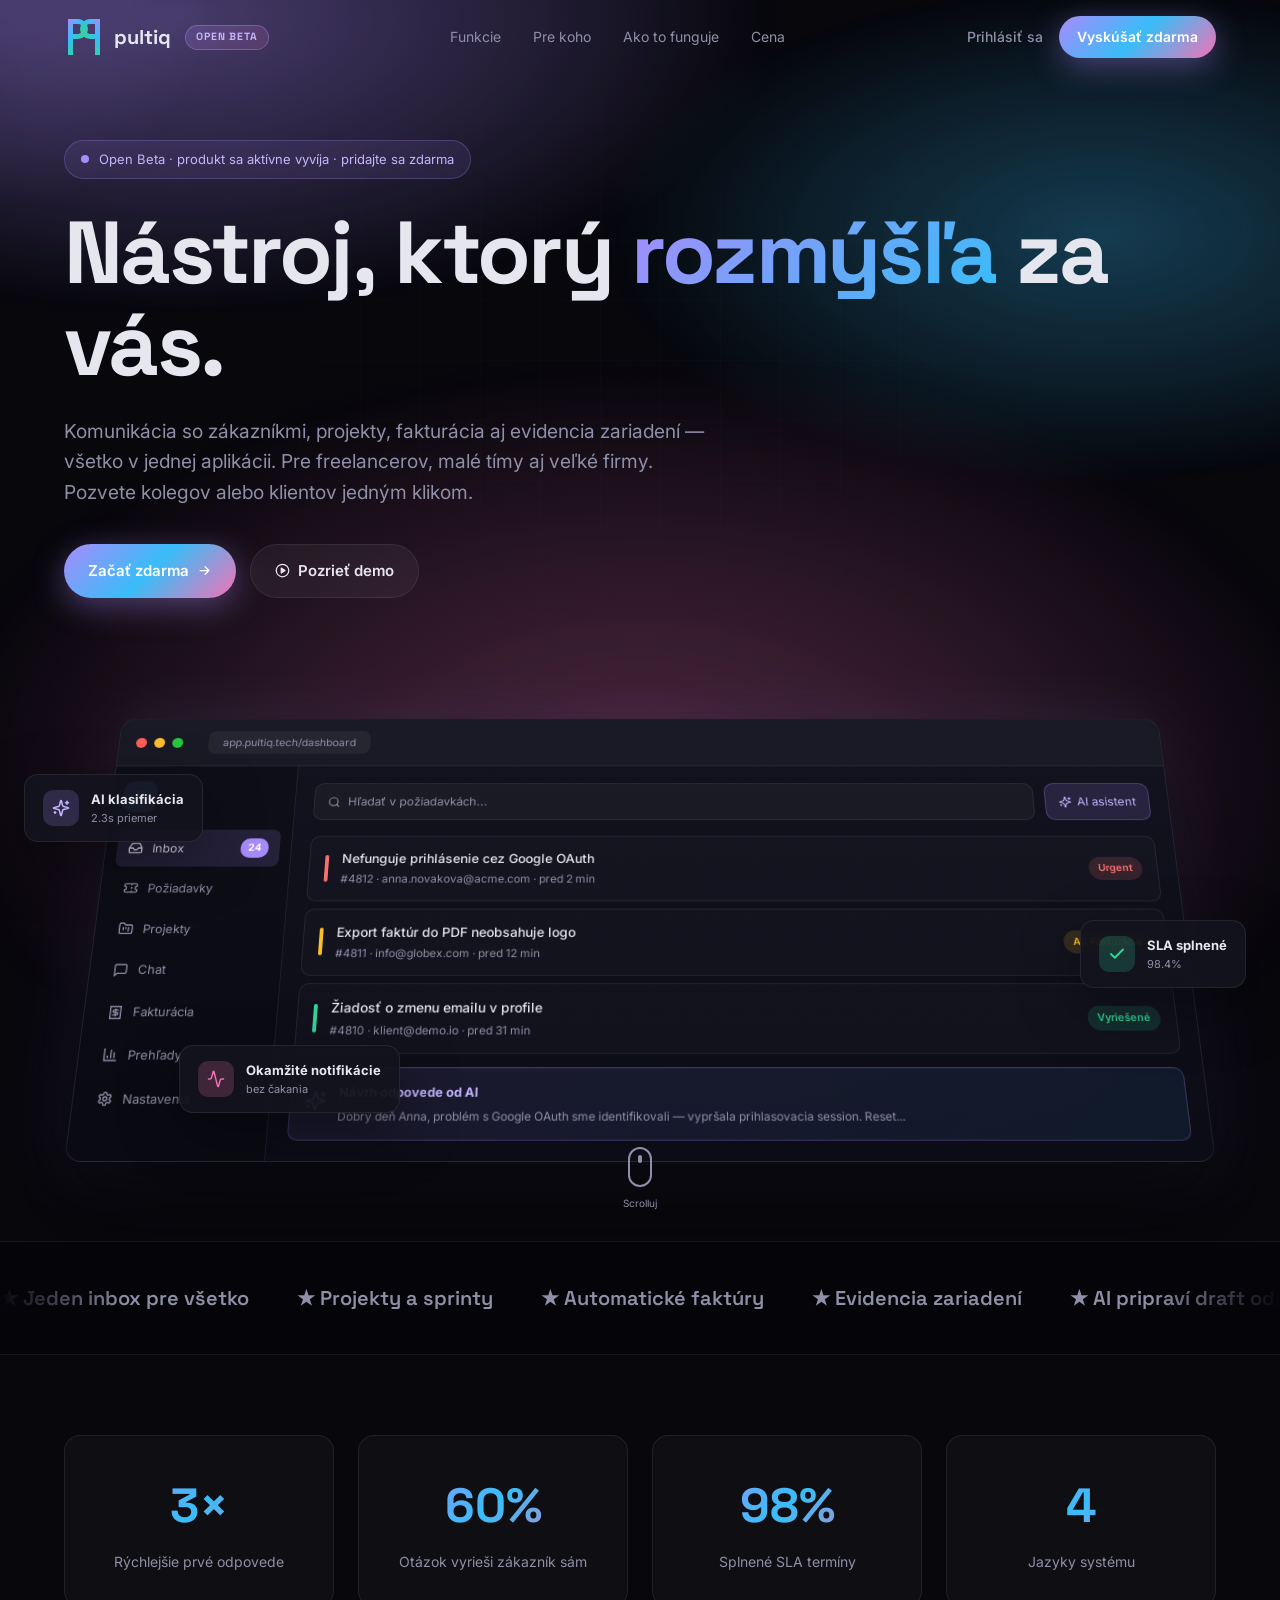
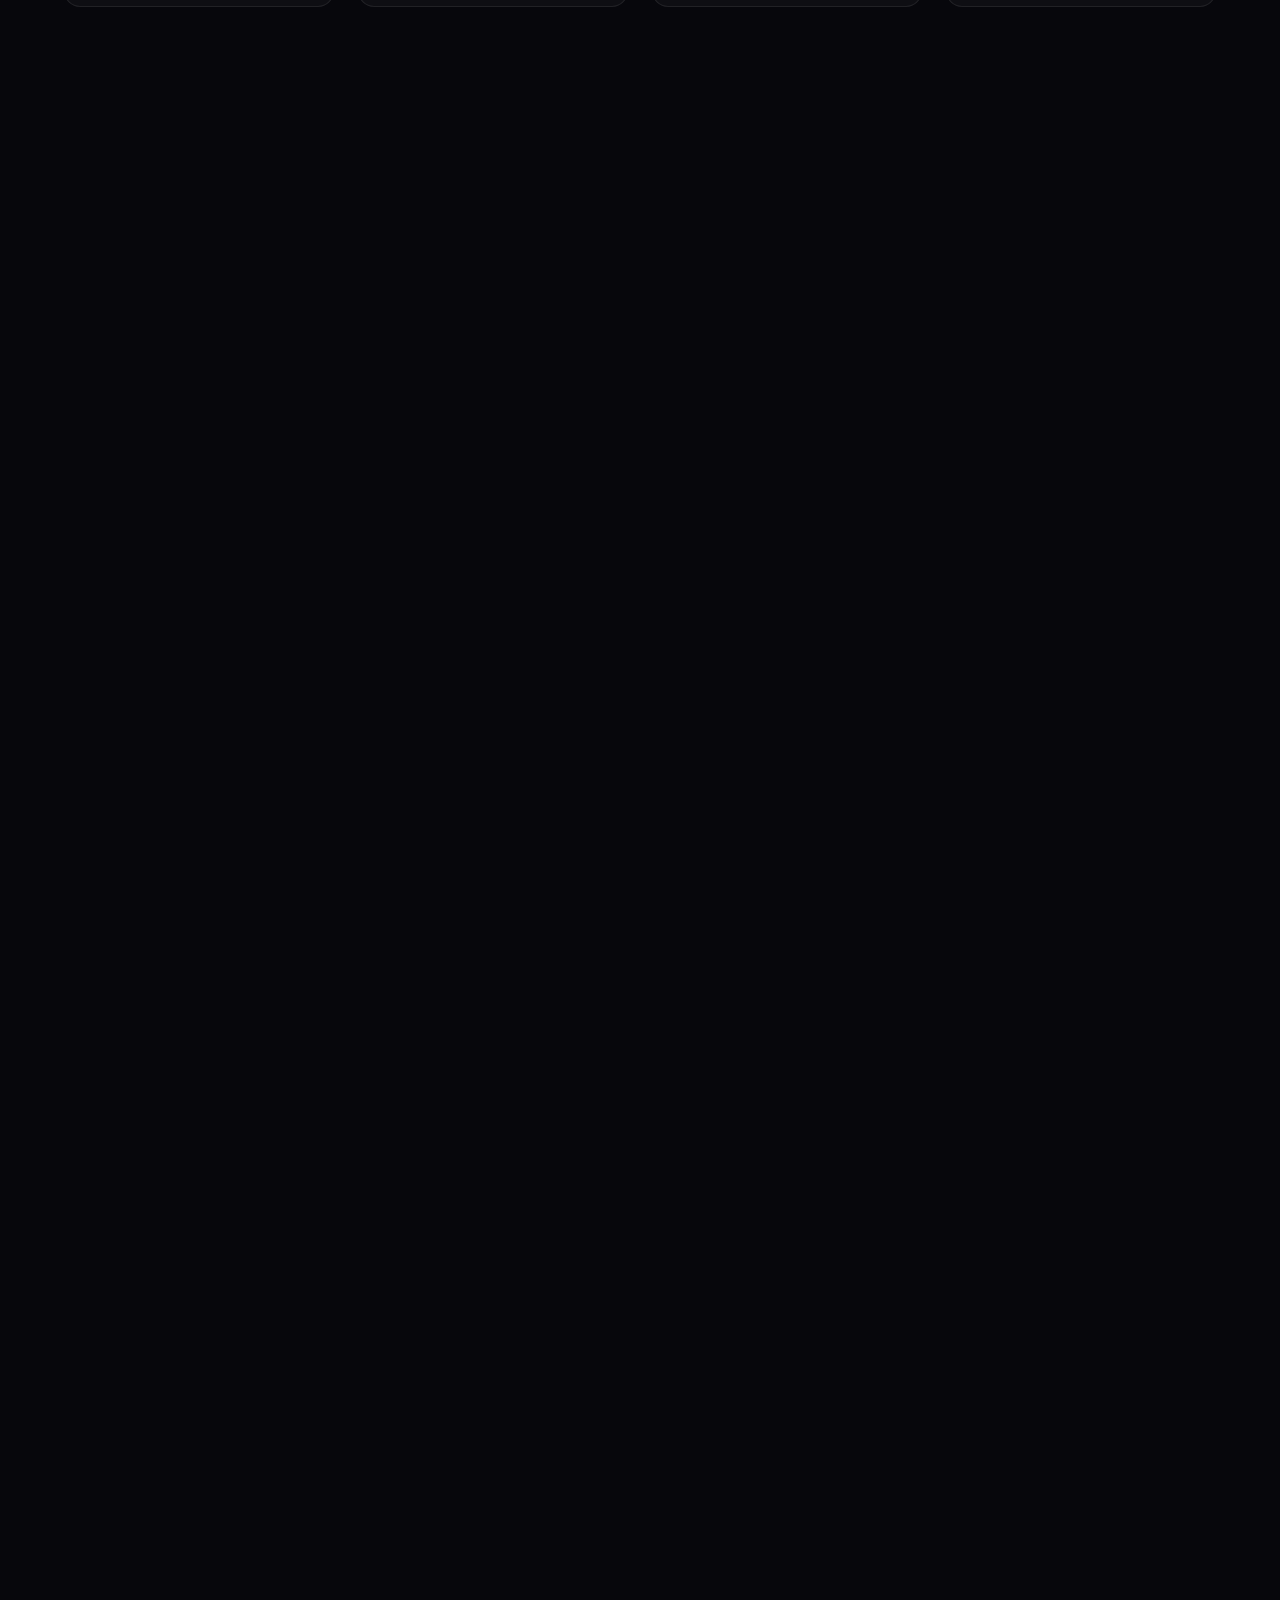
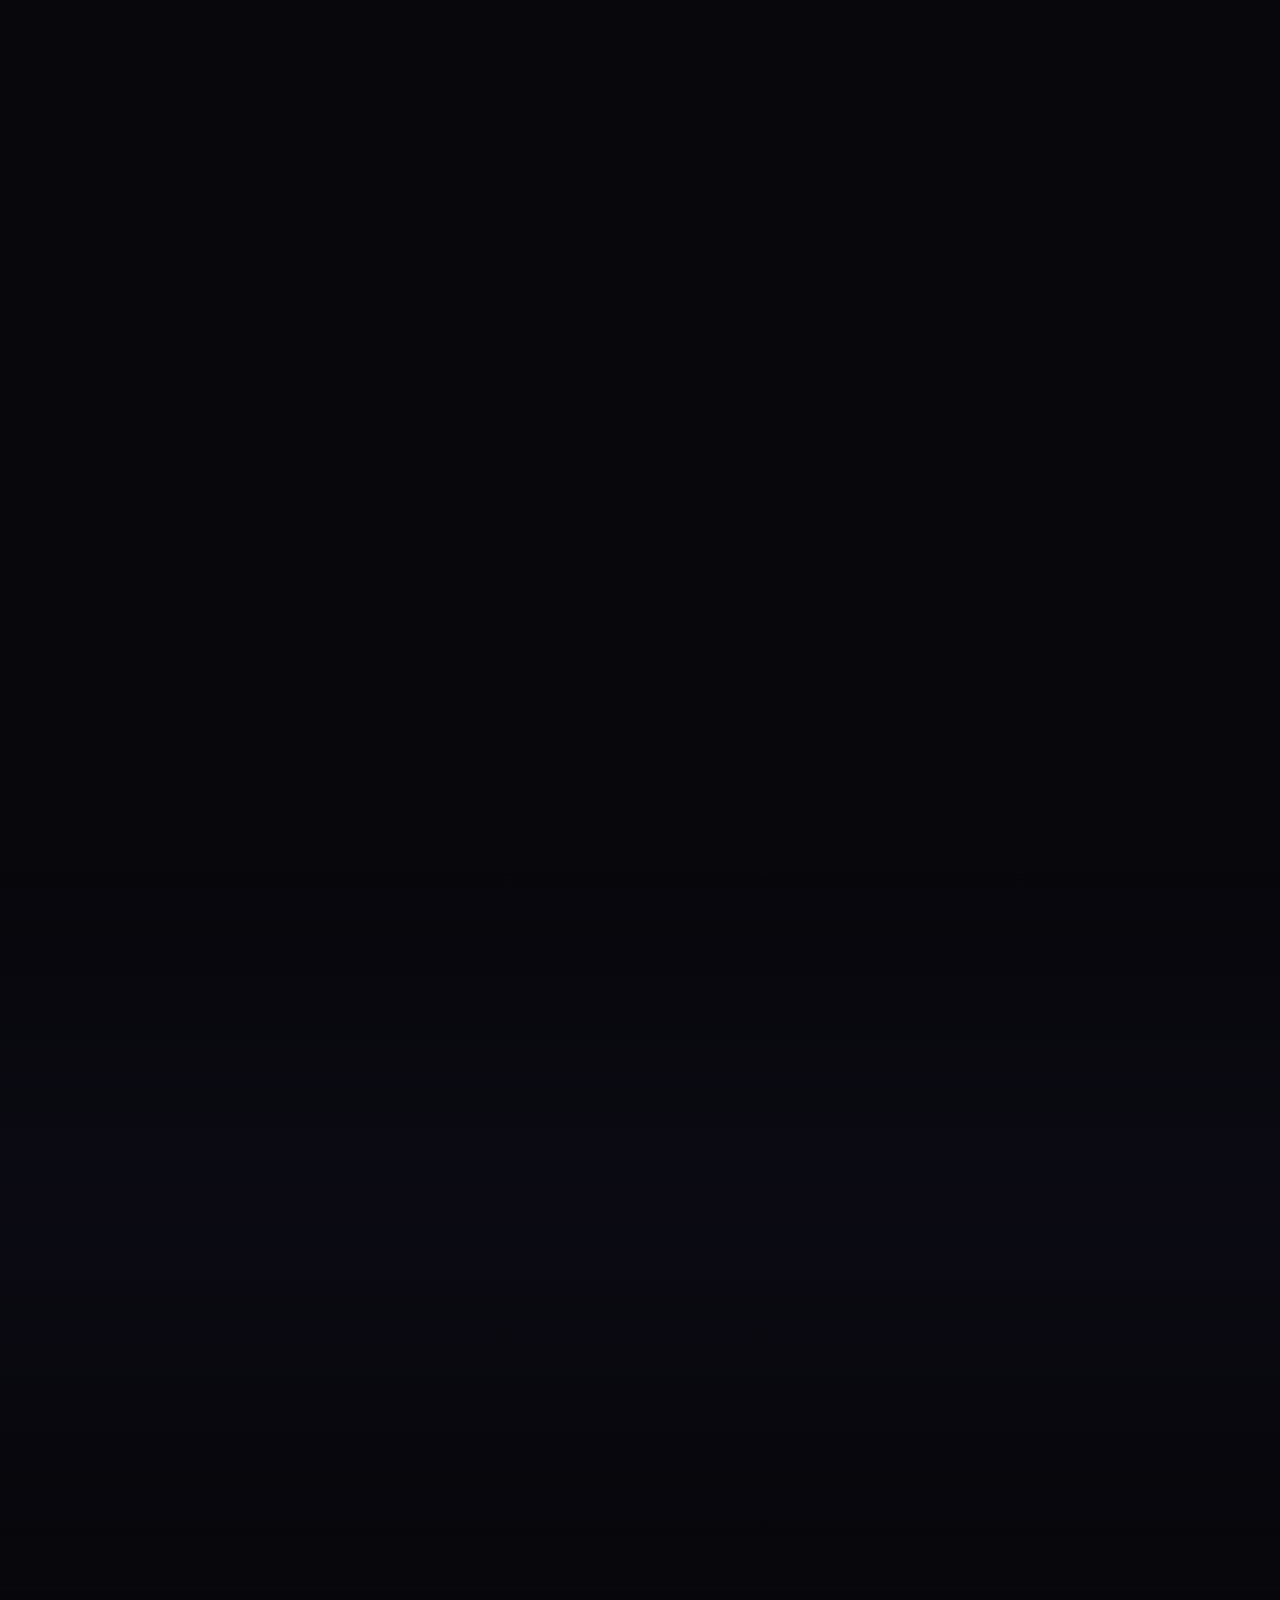
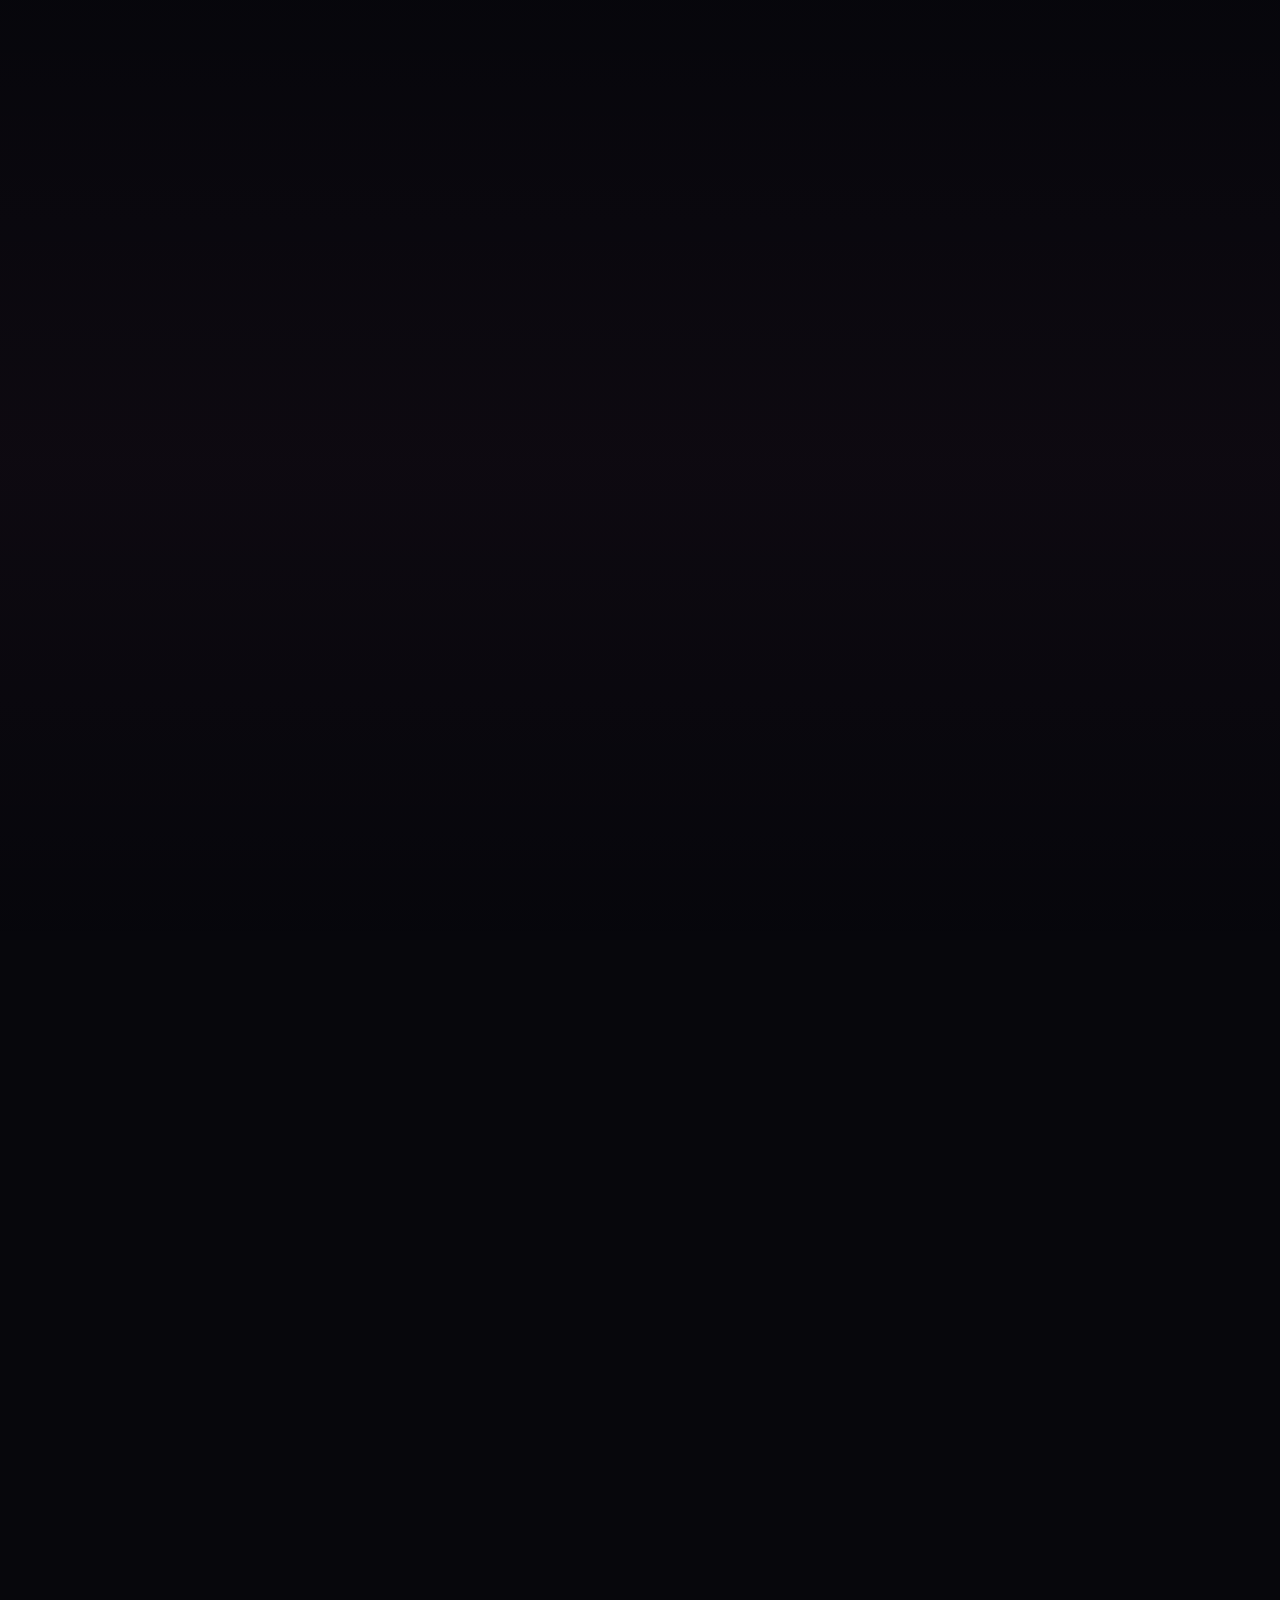
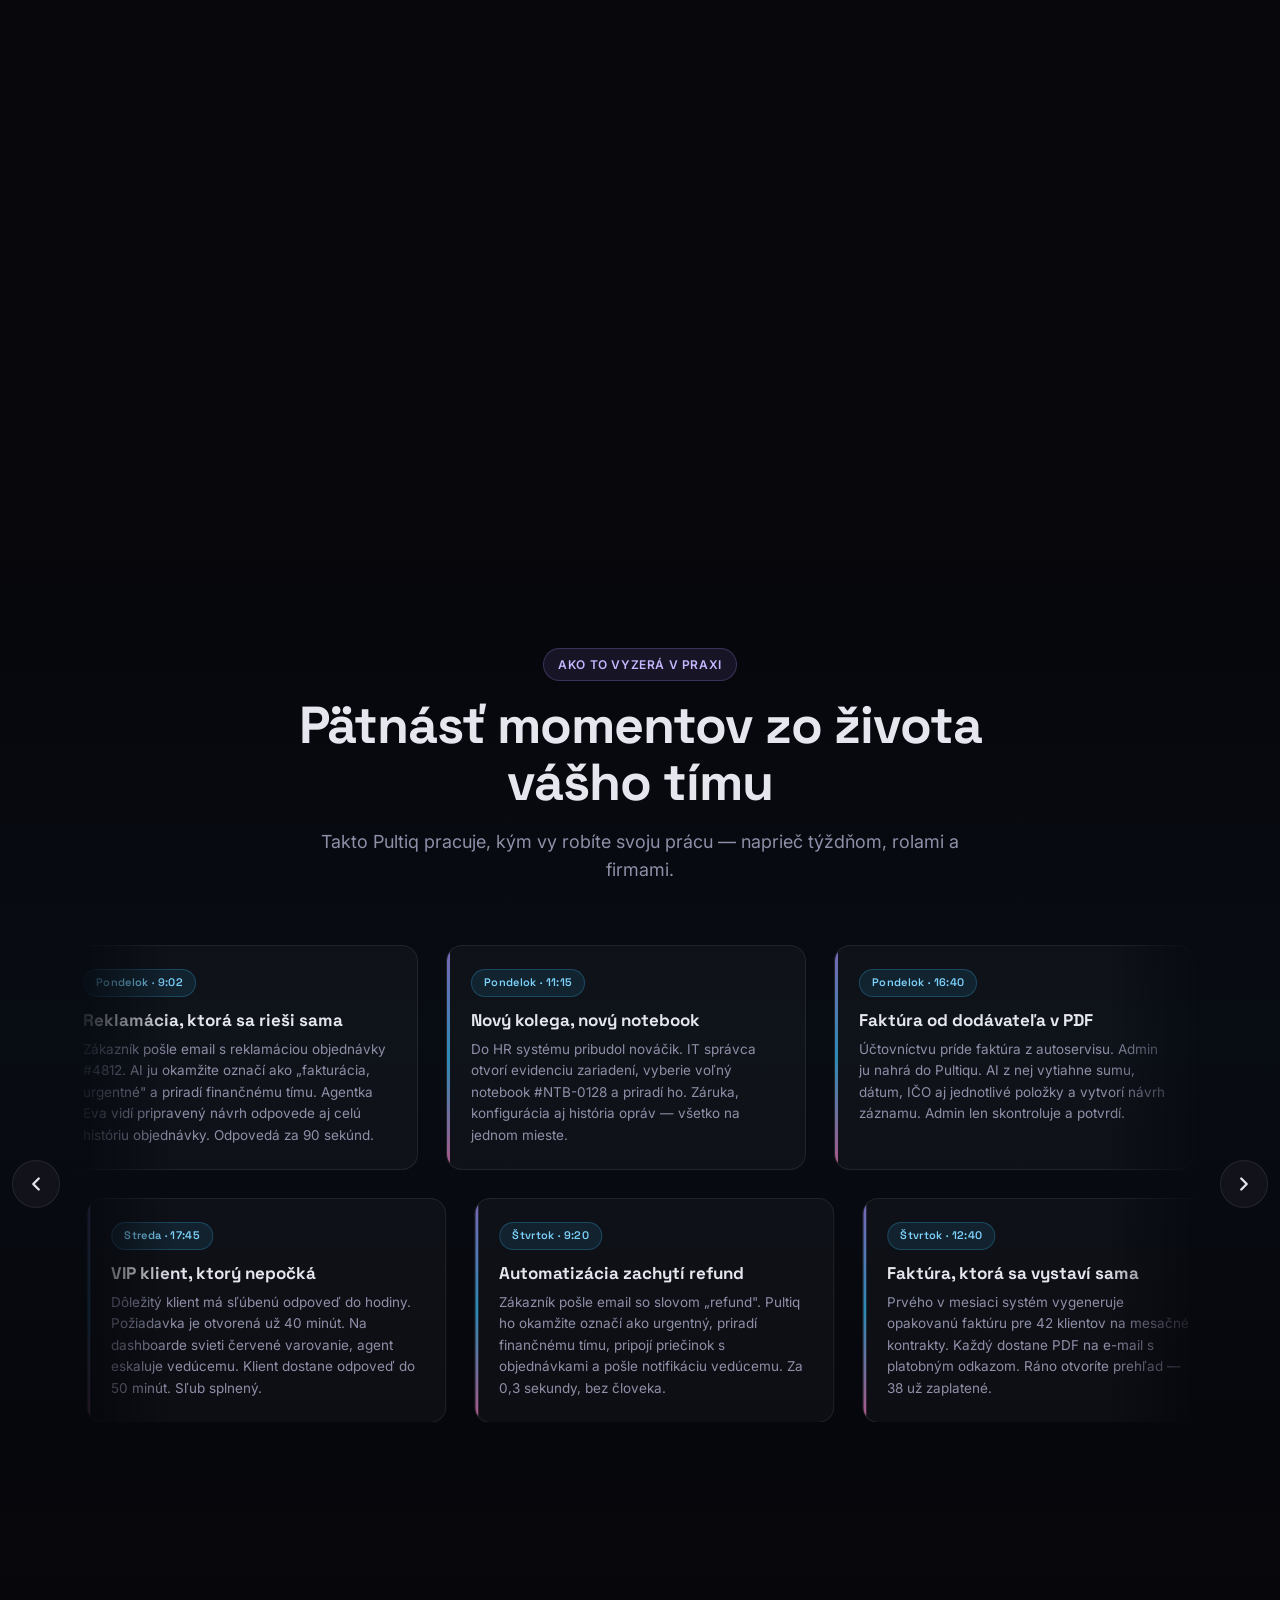
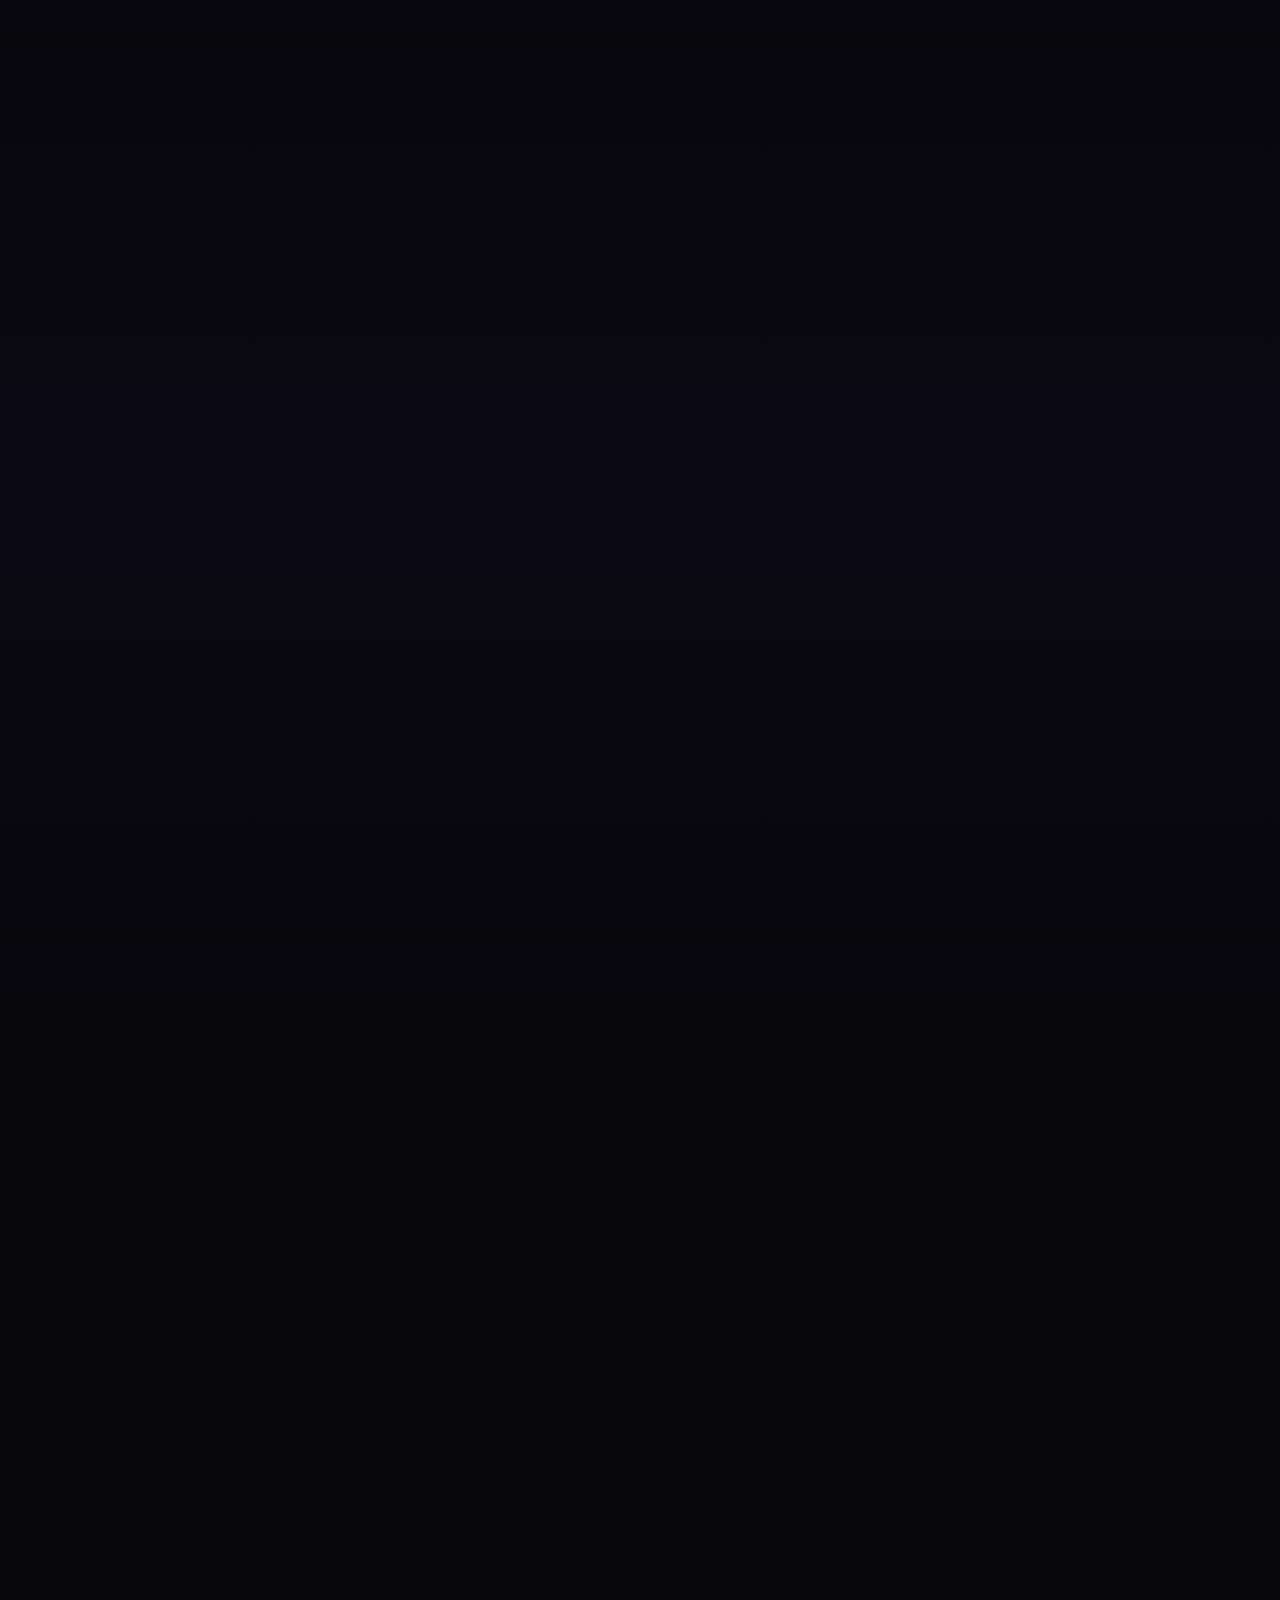
==== index.html @ 522c10e0 "Remove audience tag pills; keep only expand toggle" ====
<!DOCTYPE html>
<html lang="sk">
<head>
<meta charset="UTF-8" />
<meta name="viewport" content="width=device-width, initial-scale=1.0" />
<title>Pultiq — Zdvihnite produktivitu svojho tímu</title>
<meta name="description" content="Pultiq zjednodušuje komunikáciu so zákazníkmi, projekty, fakturáciu aj evidenciu zariadení — všetko v jednej aplikácii, s AI asistentom." />
<link rel="preconnect" href="https://fonts.googleapis.com">
<link rel="preconnect" href="https://fonts.gstatic.com" crossorigin>
<link href="https://fonts.googleapis.com/css2?family=Inter:wght@300;400;500;600;700;800;900&family=Space+Grotesk:wght@400;500;700&display=swap" rel="stylesheet">
<link rel="icon" type="image/svg+xml" href="favicon.svg" />
<link rel="stylesheet" href="style.css" />
</head>
<body>

<!-- SVG icon sprite (Lucide-style, stroke-based) -->
<svg width="0" height="0" style="position:absolute" aria-hidden="true">
  <defs>
    <symbol id="i-sparkles" viewBox="0 0 24 24" fill="none" stroke="currentColor" stroke-width="2" stroke-linecap="round" stroke-linejoin="round"><path d="M9.937 15.5A2 2 0 0 0 8.5 14.063l-6.135-1.582a.5.5 0 0 1 0-.962L8.5 9.936A2 2 0 0 0 9.937 8.5l1.582-6.135a.5.5 0 0 1 .963 0L14.063 8.5A2 2 0 0 0 15.5 9.937l6.135 1.582a.5.5 0 0 1 0 .962L15.5 14.063a2 2 0 0 0-1.437 1.437l-1.582 6.135a.5.5 0 0 1-.963 0z"/><path d="M20 3v4"/><path d="M22 5h-4"/><path d="M4 17v2"/><path d="M5 18H3"/></symbol>
    <symbol id="i-message" viewBox="0 0 24 24" fill="none" stroke="currentColor" stroke-width="2" stroke-linecap="round" stroke-linejoin="round"><path d="M21 15a2 2 0 0 1-2 2H7l-4 4V5a2 2 0 0 1 2-2h14a2 2 0 0 1 2 2z"/></symbol>
    <symbol id="i-mail" viewBox="0 0 24 24" fill="none" stroke="currentColor" stroke-width="2" stroke-linecap="round" stroke-linejoin="round"><rect width="20" height="16" x="2" y="4" rx="2"/><path d="m22 7-8.97 5.7a1.94 1.94 0 0 1-2.06 0L2 7"/></symbol>
    <symbol id="i-book" viewBox="0 0 24 24" fill="none" stroke="currentColor" stroke-width="2" stroke-linecap="round" stroke-linejoin="round"><path d="M12 7v14"/><path d="M3 18a1 1 0 0 1-1-1V4a1 1 0 0 1 1-1h5a4 4 0 0 1 4 4 4 4 0 0 1 4-4h5a1 1 0 0 1 1 1v13a1 1 0 0 1-1 1h-6a3 3 0 0 0-3 3 3 3 0 0 0-3-3z"/></symbol>
    <symbol id="i-folder" viewBox="0 0 24 24" fill="none" stroke="currentColor" stroke-width="2" stroke-linecap="round" stroke-linejoin="round"><path d="M20 20a2 2 0 0 0 2-2V8a2 2 0 0 0-2-2h-7.9a2 2 0 0 1-1.69-.9L9.6 3.9A2 2 0 0 0 7.93 3H4a2 2 0 0 0-2 2v13a2 2 0 0 0 2 2Z"/><path d="M8 10v4"/><path d="M12 10v2"/><path d="M16 10v6"/></symbol>
    <symbol id="i-clock" viewBox="0 0 24 24" fill="none" stroke="currentColor" stroke-width="2" stroke-linecap="round" stroke-linejoin="round"><circle cx="12" cy="12" r="10"/><polyline points="12 6 12 12 16 14"/></symbol>
    <symbol id="i-zap" viewBox="0 0 24 24" fill="none" stroke="currentColor" stroke-width="2" stroke-linecap="round" stroke-linejoin="round"><path d="M4 14a1 1 0 0 1-.78-1.63l9.9-10.2a.5.5 0 0 1 .86.46l-1.92 6.02A1 1 0 0 0 13 10h7a1 1 0 0 1 .78 1.63l-9.9 10.2a.5.5 0 0 1-.86-.46l1.92-6.02A1 1 0 0 0 11 14z"/></symbol>
    <symbol id="i-timer" viewBox="0 0 24 24" fill="none" stroke="currentColor" stroke-width="2" stroke-linecap="round" stroke-linejoin="round"><line x1="10" x2="14" y1="2" y2="2"/><line x1="12" x2="15" y1="14" y2="11"/><circle cx="12" cy="14" r="8"/></symbol>
    <symbol id="i-receipt" viewBox="0 0 24 24" fill="none" stroke="currentColor" stroke-width="2" stroke-linecap="round" stroke-linejoin="round"><path d="M4 2v20l2-1 2 1 2-1 2 1 2-1 2 1 2-1 2 1V2l-2 1-2-1-2 1-2-1-2 1-2-1-2 1Z"/><path d="M16 8h-6a2 2 0 1 0 0 4h4a2 2 0 1 1 0 4H8"/><path d="M12 17.5v-11"/></symbol>
    <symbol id="i-monitor" viewBox="0 0 24 24" fill="none" stroke="currentColor" stroke-width="2" stroke-linecap="round" stroke-linejoin="round"><rect width="20" height="14" x="2" y="3" rx="2"/><line x1="8" x2="16" y1="21" y2="21"/><line x1="12" x2="12" y1="17" y2="21"/></symbol>
    <symbol id="i-chart" viewBox="0 0 24 24" fill="none" stroke="currentColor" stroke-width="2" stroke-linecap="round" stroke-linejoin="round"><path d="M3 3v18h18"/><path d="M18 17V9"/><path d="M13 17V5"/><path d="M8 17v-3"/></symbol>
    <symbol id="i-building" viewBox="0 0 24 24" fill="none" stroke="currentColor" stroke-width="2" stroke-linecap="round" stroke-linejoin="round"><path d="M6 22V4a2 2 0 0 1 2-2h8a2 2 0 0 1 2 2v18Z"/><path d="M6 12H4a2 2 0 0 0-2 2v6a2 2 0 0 0 2 2h2"/><path d="M18 9h2a2 2 0 0 1 2 2v9a2 2 0 0 1-2 2h-2"/><path d="M10 6h4"/><path d="M10 10h4"/><path d="M10 14h4"/><path d="M10 18h4"/></symbol>
    <symbol id="i-grid" viewBox="0 0 24 24" fill="none" stroke="currentColor" stroke-width="2" stroke-linecap="round" stroke-linejoin="round"><rect width="7" height="7" x="3" y="3" rx="1"/><rect width="7" height="7" x="14" y="3" rx="1"/><rect width="7" height="7" x="14" y="14" rx="1"/><rect width="7" height="7" x="3" y="14" rx="1"/></symbol>
    <symbol id="i-briefcase" viewBox="0 0 24 24" fill="none" stroke="currentColor" stroke-width="2" stroke-linecap="round" stroke-linejoin="round"><rect width="20" height="14" x="2" y="7" rx="2" ry="2"/><path d="M16 21V5a2 2 0 0 0-2-2h-4a2 2 0 0 0-2 2v16"/></symbol>
    <symbol id="i-user" viewBox="0 0 24 24" fill="none" stroke="currentColor" stroke-width="2" stroke-linecap="round" stroke-linejoin="round"><path d="M19 21v-2a4 4 0 0 0-4-4H9a4 4 0 0 0-4 4v2"/><circle cx="12" cy="7" r="4"/></symbol>
    <symbol id="i-bag" viewBox="0 0 24 24" fill="none" stroke="currentColor" stroke-width="2" stroke-linecap="round" stroke-linejoin="round"><path d="M6 2 3 6v14a2 2 0 0 0 2 2h14a2 2 0 0 0 2-2V6l-3-4Z"/><path d="M3 6h18"/><path d="M16 10a4 4 0 0 1-8 0"/></symbol>
    <symbol id="i-code" viewBox="0 0 24 24" fill="none" stroke="currentColor" stroke-width="2" stroke-linecap="round" stroke-linejoin="round"><path d="m18 16 4-4-4-4"/><path d="m6 8-4 4 4 4"/><path d="m14.5 4-5 16"/></symbol>
    <symbol id="i-office" viewBox="0 0 24 24" fill="none" stroke="currentColor" stroke-width="2" stroke-linecap="round" stroke-linejoin="round"><rect width="16" height="20" x="4" y="2" rx="2" ry="2"/><path d="M9 22v-4h6v4"/><path d="M8 6h.01"/><path d="M16 6h.01"/><path d="M12 6h.01"/><path d="M12 10h.01"/><path d="M12 14h.01"/><path d="M16 10h.01"/><path d="M16 14h.01"/><path d="M8 10h.01"/><path d="M8 14h.01"/></symbol>
    <symbol id="i-server" viewBox="0 0 24 24" fill="none" stroke="currentColor" stroke-width="2" stroke-linecap="round" stroke-linejoin="round"><rect width="20" height="8" x="2" y="2" rx="2" ry="2"/><rect width="20" height="8" x="2" y="14" rx="2" ry="2"/><line x1="6" x2="6.01" y1="6" y2="6"/><line x1="6" x2="6.01" y1="18" y2="18"/></symbol>
    <symbol id="i-inbox" viewBox="0 0 24 24" fill="none" stroke="currentColor" stroke-width="2" stroke-linecap="round" stroke-linejoin="round"><polyline points="22 12 16 12 14 15 10 15 8 12 2 12"/><path d="M5.45 5.11 2 12v6a2 2 0 0 0 2 2h16a2 2 0 0 0 2-2v-6l-3.45-6.89A2 2 0 0 0 16.76 4H7.24a2 2 0 0 0-1.79 1.11z"/></symbol>
    <symbol id="i-ticket" viewBox="0 0 24 24" fill="none" stroke="currentColor" stroke-width="2" stroke-linecap="round" stroke-linejoin="round"><path d="M2 9a3 3 0 1 1 0 6v2a2 2 0 0 0 2 2h16a2 2 0 0 0 2-2v-2a3 3 0 1 1 0-6V7a2 2 0 0 0-2-2H4a2 2 0 0 0-2 2Z"/><path d="M13 5v2"/><path d="M13 17v2"/><path d="M13 11v2"/></symbol>
    <symbol id="i-settings" viewBox="0 0 24 24" fill="none" stroke="currentColor" stroke-width="2" stroke-linecap="round" stroke-linejoin="round"><path d="M12.22 2h-.44a2 2 0 0 0-2 2v.18a2 2 0 0 1-1 1.73l-.43.25a2 2 0 0 1-2 0l-.15-.08a2 2 0 0 0-2.73.73l-.22.38a2 2 0 0 0 .73 2.73l.15.1a2 2 0 0 1 1 1.72v.51a2 2 0 0 1-1 1.74l-.15.09a2 2 0 0 0-.73 2.73l.22.38a2 2 0 0 0 2.73.73l.15-.08a2 2 0 0 1 2 0l.43.25a2 2 0 0 1 1 1.73V20a2 2 0 0 0 2 2h.44a2 2 0 0 0 2-2v-.18a2 2 0 0 1 1-1.73l.43-.25a2 2 0 0 1 2 0l.15.08a2 2 0 0 0 2.73-.73l.22-.39a2 2 0 0 0-.73-2.73l-.15-.08a2 2 0 0 1-1-1.74v-.5a2 2 0 0 1 1-1.74l.15-.09a2 2 0 0 0 .73-2.73l-.22-.38a2 2 0 0 0-2.73-.73l-.15.08a2 2 0 0 1-2 0l-.43-.25a2 2 0 0 1-1-1.73V4a2 2 0 0 0-2-2z"/><circle cx="12" cy="12" r="3"/></symbol>
    <symbol id="i-search" viewBox="0 0 24 24" fill="none" stroke="currentColor" stroke-width="2" stroke-linecap="round" stroke-linejoin="round"><circle cx="11" cy="11" r="8"/><path d="m21 21-4.3-4.3"/></symbol>
    <symbol id="i-check" viewBox="0 0 24 24" fill="none" stroke="currentColor" stroke-width="2.5" stroke-linecap="round" stroke-linejoin="round"><polyline points="20 6 9 17 4 12"/></symbol>
    <symbol id="i-activity" viewBox="0 0 24 24" fill="none" stroke="currentColor" stroke-width="2" stroke-linecap="round" stroke-linejoin="round"><path d="M22 12h-2.48a2 2 0 0 0-1.93 1.46l-2.35 8.36a.5.5 0 0 1-.96 0L9.24 2.18a.5.5 0 0 0-.96 0l-2.35 8.36A2 2 0 0 1 4 12H2"/></symbol>
    <symbol id="i-arrow-right" viewBox="0 0 24 24" fill="none" stroke="currentColor" stroke-width="2" stroke-linecap="round" stroke-linejoin="round"><path d="M5 12h14M13 6l6 6-6 6"/></symbol>
    <symbol id="i-play" viewBox="0 0 24 24" fill="none" stroke="currentColor" stroke-width="2" stroke-linecap="round" stroke-linejoin="round"><circle cx="12" cy="12" r="10"/><polygon points="10 8 16 12 10 16 10 8" fill="currentColor"/></symbol>
  </defs>
</svg>

<!-- Animated gradient background -->
<div class="bg-gradient"></div>
<div class="bg-grid"></div>
<div class="cursor-glow"></div>

<!-- Navigation -->
<nav class="nav">
  <div class="nav-inner">
    <a href="#" class="logo">
      <span class="logo-mark">
        <svg viewBox="90 80 180 200" xmlns="http://www.w3.org/2000/svg">
          <defs><linearGradient id="navG" x1="0%" y1="0%" x2="100%" y2="100%"><stop offset="0%" stop-color="#a78bfa"/><stop offset="33%" stop-color="#38bdf8"/><stop offset="66%" stop-color="#34d399"/><stop offset="100%" stop-color="#f472b6"/></linearGradient></defs>
          <g transform="translate(30 30)" fill="url(#navG)" fill-rule="evenodd"><path d="M 70 60 L 120 60 A 50 50 0 0 1 120 160 L 95 160 L 95 240 L 70 240 Z M 95 85 L 120 85 A 25 25 0 0 1 120 135 L 95 135 Z"/></g>
          <g transform="translate(330 30) scale(-1 1)" fill="url(#navG)" fill-rule="evenodd"><path d="M 70 60 L 120 60 A 50 50 0 0 1 120 160 L 95 160 L 95 240 L 70 240 Z M 95 85 L 120 85 A 25 25 0 0 1 120 135 L 95 135 Z"/></g>
        </svg>
      </span>
      <span>pultiq</span>
      <span class="beta-pill">Open Beta</span>
    </a>
    <ul class="nav-links">
      <li><a href="#features">Funkcie</a></li>
      <li><a href="#stack">Pre koho</a></li>
      <li><a href="#workflow">Ako to funguje</a></li>
      <li><a href="#pricing">Cena</a></li>
    </ul>
    <div class="nav-actions">
      <a href="/login" class="nav-signin">Prihlásiť sa</a>
      <a href="/register" class="btn btn-primary btn-sm">Vyskúšať zdarma</a>
    </div>
  </div>
</nav>

<!-- HERO -->
<section class="hero">
  <div class="container">
    <div class="hero-badge reveal">
      <span class="pulse-dot"></span>
      <span>Open Beta · produkt sa aktívne vyvíja · pridajte sa zdarma</span>
    </div>
    <h1 class="hero-title">
      <span class="word">Nástroj,</span>
      <span class="word">ktorý</span>
      <span class="word grad">rozmýšľa</span>
      <span class="word">za</span>
      <span class="word">vás.</span>
    </h1>
    <p class="hero-sub reveal">
      Komunikácia so zákazníkmi, projekty, fakturácia aj evidencia zariadení — všetko v jednej aplikácii.
      Pre freelancerov, malé tímy aj veľké firmy. Pozvete kolegov alebo klientov jedným klikom.
    </p>
    <div class="hero-ctas reveal">
      <a href="#cta" class="btn btn-primary">
        Začať zdarma
        <svg class="icon" width="18" height="18"><use href="#i-arrow-right"/></svg>
      </a>
      <a href="#demo" class="btn btn-ghost">
        <svg class="icon" width="18" height="18"><use href="#i-play"/></svg>
        Pozrieť demo
      </a>
    </div>

    <!-- Dashboard mockup -->
    <div class="hero-visual reveal">
      <div class="window">
        <div class="window-bar">
          <span class="dot red"></span><span class="dot yel"></span><span class="dot grn"></span>
          <div class="url-pill">app.pultiq.tech/dashboard</div>
        </div>
        <div class="window-body">
          <aside class="mock-side">
            <div class="mock-logo">P</div>
            <div class="mock-nav-item active"><svg class="icon"><use href="#i-inbox"/></svg><span>Inbox</span><span class="badge">24</span></div>
            <div class="mock-nav-item"><svg class="icon"><use href="#i-ticket"/></svg><span>Požiadavky</span></div>
            <div class="mock-nav-item"><svg class="icon"><use href="#i-folder"/></svg><span>Projekty</span></div>
            <div class="mock-nav-item"><svg class="icon"><use href="#i-message"/></svg><span>Chat</span></div>
            <div class="mock-nav-item"><svg class="icon"><use href="#i-receipt"/></svg><span>Fakturácia</span></div>
            <div class="mock-nav-item"><svg class="icon"><use href="#i-chart"/></svg><span>Prehľady</span></div>
            <div class="mock-nav-item"><svg class="icon"><use href="#i-settings"/></svg><span>Nastavenia</span></div>
          </aside>
          <div class="mock-main">
            <div class="mock-toolbar">
              <div class="mock-search"><svg class="icon"><use href="#i-search"/></svg><span>Hľadať v požiadavkách...</span></div>
              <div class="mock-pill"><svg class="icon"><use href="#i-sparkles"/></svg><span>AI asistent</span></div>
            </div>
            <div class="mock-ticket urgent">
              <div class="mock-prio p-high"></div>
              <div>
                <div class="mock-subj">Nefunguje prihlásenie cez Google OAuth</div>
                <div class="mock-meta">#4812 · anna.novakova@acme.com · pred 2 min</div>
              </div>
              <div class="mock-tag tag-red">Urgent</div>
            </div>
            <div class="mock-ticket">
              <div class="mock-prio p-med"></div>
              <div>
                <div class="mock-subj">Export faktúr do PDF neobsahuje logo</div>
                <div class="mock-meta">#4811 · info@globex.com · pred 12 min</div>
              </div>
              <div class="mock-tag tag-amber">AI: Fakturácia</div>
            </div>
            <div class="mock-ticket">
              <div class="mock-prio p-low"></div>
              <div>
                <div class="mock-subj">Žiadosť o zmenu emailu v profile</div>
                <div class="mock-meta">#4810 · klient@demo.io · pred 31 min</div>
              </div>
              <div class="mock-tag tag-green">Vyriešené</div>
            </div>
            <div class="mock-ai">
              <div class="mock-ai-icon"><svg class="icon"><use href="#i-sparkles"/></svg></div>
              <div>
                <div class="mock-ai-title">Návrh odpovede od AI</div>
                <div class="mock-ai-body">Dobrý deň Anna, problém s Google OAuth sme identifikovali — vypršala prihlasovacia session. Reset...</div>
              </div>
            </div>
          </div>
        </div>
      </div>
      <div class="floating-card fc-1">
        <div class="fc-icon"><svg class="icon"><use href="#i-sparkles"/></svg></div>
        <div><strong>AI klasifikácia</strong><span>2.3s priemer</span></div>
      </div>
      <div class="floating-card fc-2">
        <div class="fc-icon green"><svg class="icon"><use href="#i-check"/></svg></div>
        <div><strong>SLA splnené</strong><span>98.4%</span></div>
      </div>
      <div class="floating-card fc-3">
        <div class="fc-icon purple"><svg class="icon"><use href="#i-activity"/></svg></div>
        <div><strong>Okamžité notifikácie</strong><span>bez čakania</span></div>
      </div>
    </div>
  </div>

  <!-- Scroll indicator -->
  <div class="scroll-hint">
    <span></span>
    <small>Scrolluj</small>
  </div>
</section>

<!-- Benefit ticker -->
<section class="ticker-section">
  <div class="ticker">
    <div class="ticker-track">
      <span>★ Jeden inbox pre všetko</span><span>★ Projekty a sprinty</span><span>★ Automatické faktúry</span><span>★ Evidencia zariadení</span><span>★ AI pripraví draft odpovede</span><span>★ Stopky na úlohy</span><span>★ Automatické eskalácie</span><span>★ Vlastný branding</span><span>★ SK · CS · EN · DE</span>
      <span>★ Jeden inbox pre všetko</span><span>★ Projekty a sprinty</span><span>★ Automatické faktúry</span><span>★ Evidencia zariadení</span><span>★ AI pripraví draft odpovede</span><span>★ Stopky na úlohy</span><span>★ Automatické eskalácie</span><span>★ Vlastný branding</span><span>★ SK · CS · EN · DE</span>
    </div>
  </div>
</section>

<!-- STATS -->
<section class="stats">
  <div class="container stats-grid">
    <div class="stat"><div class="stat-num" data-count="3" data-suffix="×">0</div><div class="stat-lbl">Rýchlejšie prvé odpovede</div></div>
    <div class="stat"><div class="stat-num" data-count="60" data-suffix="%">0</div><div class="stat-lbl">Otázok vyrieši zákazník sám</div></div>
    <div class="stat"><div class="stat-num" data-count="98" data-suffix="%">0</div><div class="stat-lbl">Splnené SLA termíny</div></div>
    <div class="stat"><div class="stat-num" data-count="4">0</div><div class="stat-lbl">Jazyky systému</div></div>
  </div>
</section>

<!-- FEATURES -->
<section class="section" id="features">
  <div class="container">
    <div class="section-head reveal">
      <div class="eyebrow">Funkcie</div>
      <h2>Jeden nástroj, ktorý nahradí päť</h2>
      <p>Prestanete skákať medzi Outlookom, Excelom, Trellom a fakturačným systémom. Všetko máte tu.</p>
    </div>

    <!-- Category: AI agents -->
    <details class="feature-cat reveal">
      <summary class="cat-head">
        <span class="cat-icon"><svg class="icon"><use href="#i-sparkles"/></svg></span>
        <div>
          <h3>AI agenti</h3>
          <p>Špecializovaní asistenti, ktorí pracujú nonstop na pozadí — triedia, píšu, sumarizujú a vyťahujú dáta.</p>
        </div>
        <span class="cat-toggle" aria-hidden="true">+</span>
      </summary>
      <div class="feature-grid">
        <article class="feature reveal">
          <div class="feature-icon"><svg class="icon"><use href="#i-zap"/></svg></div>
          <h3>Triage agent</h3>
          <p>Každú prichádzajúcu požiadavku zatriedi do kategórie, určí prioritu a priradí správnemu tímu. Za 0,3 sekundy, bez čakania na človeka. Vy otvoríte schránku a všetko je už usporiadané.</p>
        </article>
        <article class="feature reveal">
          <div class="feature-icon"><svg class="icon"><use href="#i-message"/></svg></div>
          <h3>Asistent odpovedí</h3>
          <p>Pripraví draft odpovede podľa histórie klienta, tónu komunikácie a návodov v systéme. Vy len upravíte, čo treba, a pošlete. Tri minúty práce namiesto pätnásť.</p>
        </article>
        <article class="feature reveal">
          <div class="feature-icon"><svg class="icon"><use href="#i-book"/></svg></div>
          <h3>Sumarizátor vlákien</h3>
          <p>Preberáte dlhú konverzáciu s 30 správami? AI vám za dve sekundy napíše, o čom to je, čo sa už skúsilo a čo klient chce. Žiadne čítanie hore-dolu celou históriou.</p>
        </article>
        <article class="feature reveal">
          <div class="feature-icon"><svg class="icon"><use href="#i-receipt"/></svg></div>
          <h3>Extraktor dokumentov</h3>
          <p>PDF faktúra od dodávateľa, cenová ponuka, objednávkový list. AI z nich vytiahne sumy, IČO, dátumy, položky — a vytvorí pripravený záznam. Vy len skontrolujete a potvrdíte.</p>
        </article>
      </div>
    </details>

    <!-- Category 1 -->
    <details class="feature-cat reveal">
      <summary class="cat-head">
        <span class="cat-icon"><svg class="icon"><use href="#i-message"/></svg></span>
        <div>
          <h3>Komunikácia so zákazníkmi</h3>
          <p>Všetky správy a otázky na jednom mieste — email, chat, portál, aj samoobslužné články.</p>
        </div>
        <span class="cat-toggle" aria-hidden="true">+</span>
      </summary>
      <div class="feature-grid">
        <article class="feature reveal">
          <div class="feature-icon"><svg class="icon"><use href="#i-message"/></svg></div>
          <h3>Chat na vašom webe</h3>
          <p>Pridajte na web chatovacie okienko — zákazník sa pýta, agent odpovedá. Keď sa konverzácia skomplikuje, jedným klikom z nej spravíte požiadavku aj s celou históriou rozhovoru.</p>
        </article>
        <article class="feature reveal">
          <div class="feature-icon"><svg class="icon"><use href="#i-mail"/></svg></div>
          <h3>Email, ktorý sa nestratí</h3>
          <p>Zákazník napíše na pomoc@vaša-firma.sk — automaticky sa to zobrazí ako požiadavka. Keď mu odpoviete z Pultiqu, dostane bežný email. Nikto sa nemusí učiť nový nástroj.</p>
        </article>
        <article class="feature reveal">
          <div class="feature-icon"><svg class="icon"><use href="#i-book"/></svg></div>
          <h3>Svojpomoc pre zákazníkov</h3>
          <p>Napíšte raz článok „Ako zmením fakturačnú adresu" — a 8 z 10 ľudí si odpoveď nájde sám. Menej požiadaviek pre vás, rýchlejšia pomoc pre nich. Všetci spokojnejší.</p>
        </article>
        <article class="feature reveal">
          <div class="feature-icon"><svg class="icon"><use href="#i-inbox"/></svg></div>
          <h3>Spoločný inbox pre tím</h3>
          <p>Každý v tíme vidí, kto čo rieši a v akom stave. Interné poznámky vidia len kolegovia, nie klient. Žiadne duplicitné odpovede, žiadne „myslel som, že to rieši niekto iný".</p>
        </article>
      </div>
    </details>

    <!-- Category 2 -->
    <details class="feature-cat reveal">
      <summary class="cat-head">
        <span class="cat-icon"><svg class="icon"><use href="#i-grid"/></svg></span>
        <div>
          <h3>Organizácia tímu a práce</h3>
          <p>Projekty, termíny a pozývanie ľudí. Či ste sám, alebo vás je dvadsať.</p>
        </div>
        <span class="cat-toggle" aria-hidden="true">+</span>
      </summary>
      <div class="feature-grid">
        <article class="feature reveal">
          <div class="feature-icon"><svg class="icon"><use href="#i-folder"/></svg></div>
          <h3>Projektový manažér</h3>
          <p>Veľkú zákazku rozdelíte na projekt so sprintami, míľnikmi a úlohami. <strong>Pozvete kolegov alebo klientov jedným e-mailom</strong> — dostanú prístup len k tomu, čo majú vidieť. Burndown graf ukáže, či stíhate termín.</p>
        </article>
        <article class="feature reveal">
          <div class="feature-icon"><svg class="icon"><use href="#i-clock"/></svg></div>
          <h3>Strážca termínov (SLA)</h3>
          <p>Sľúbili ste klientom odpoveď do hodiny? Pri každej požiadavke vidíte odpočítavanie. Keď to začne horieť, systém sám eskaluje na vedúceho a pošle notifikáciu.</p>
        </article>
        <article class="feature reveal">
          <div class="feature-icon"><svg class="icon"><use href="#i-zap"/></svg></div>
          <h3>Automatizácie a makrá</h3>
          <p>Požiadavka obsahuje slovo „refund"? Hoď to finančnému tímu a označ ako urgent. Opakujúce sa odpovede cez makrá klikom. Systém pracuje 24/7, aj keď vy spíte.</p>
        </article>
        <article class="feature reveal">
          <div class="feature-icon"><svg class="icon"><use href="#i-timer"/></svg></div>
          <h3>Stopky na prácu</h3>
          <p>Pracujete na úlohe — stopky bežia. Na konci týždňa viete, kto na čom strávil koľko času. Ideálne pre freelancerov a agentúry, ktoré fakturujú podľa hodín.</p>
        </article>
      </div>
    </details>

    <!-- Category 3 -->
    <details class="feature-cat reveal">
      <summary class="cat-head">
        <span class="cat-icon"><svg class="icon"><use href="#i-briefcase"/></svg></span>
        <div>
          <h3>Biznis a prevádzka</h3>
          <p>Fakturácia, evidencia, prehľady a vlastný priestor pre vašu značku.</p>
        </div>
        <span class="cat-toggle" aria-hidden="true">+</span>
      </summary>
      <div class="feature-grid">
        <article class="feature reveal">
          <div class="feature-icon"><svg class="icon"><use href="#i-receipt"/></svg></div>
          <h3>Fakturácia bez starostí</h3>
          <p>Faktúry sa generujú samé — <strong>z odpracovaných hodín alebo opakovane každý mesiac</strong>. Prišla vám faktúra v PDF od dodávateľa? AI z nej vytiahne sumy a položky za vás.</p>
        </article>
        <article class="feature reveal">
          <div class="feature-icon"><svg class="icon"><use href="#i-monitor"/></svg></div>
          <h3>Evidencia zariadení</h3>
          <p>Notebooky, servery, tlačiarne — viete, kto ich má, kedy končí záruka a čo je v servise. Každé zariadenie má vlastný štítok a prepojenie na klienta alebo zamestnanca.</p>
        </article>
        <article class="feature reveal">
          <div class="feature-icon"><svg class="icon"><use href="#i-chart"/></svg></div>
          <h3>Prehľady pre šéfa (aj pre seba)</h3>
          <p>Koľko trvala priemerná odpoveď minulý týždeň? Ktorý projekt žerie najviac času? Koľko ste vyfakturovali tento mesiac? Všetko na jednom dashboarde.</p>
        </article>
        <article class="feature reveal">
          <div class="feature-icon"><svg class="icon"><use href="#i-building"/></svg></div>
          <h3>Vlastný priestor</h3>
          <p>Vaše logo, vaše farby, vaša doména. Prihlásenie cez firemný účet, vlastný časový formát, jazyk tímu. Vaše dáta sú bezpečne oddelené od ostatných.</p>
        </article>
      </div>
    </details>
  </div>
</section>

<!-- WORKFLOW -->
<section class="section workflow" id="workflow">
  <div class="container">
    <div class="section-head reveal">
      <div class="eyebrow">Ako to funguje</div>
      <h2>Od správy k vyriešeniu za minúty</h2>
    </div>
    <div class="steps">
      <div class="step reveal">
        <div class="step-num">01</div>
        <h3>Zákazník píše</h3>
        <p>Email, chat, portál — všetko sa zbehne na jedno miesto. Žiadne preskakovanie medzi nástrojmi.</p>
      </div>
      <div class="step reveal">
        <div class="step-num">02</div>
        <h3>AI prevezme</h3>
        <p>Určí tému, prioritu, nájde podobné vyriešené prípady a pripraví návrh odpovede.</p>
      </div>
      <div class="step reveal">
        <div class="step-num">03</div>
        <h3>Systém pracuje</h3>
        <p>Pravidlá posunú požiadavku správnemu agentovi a spustia odpočet termínu. Bez klikania.</p>
      </div>
      <div class="step reveal">
        <div class="step-num">04</div>
        <h3>Hotovo</h3>
        <p>Agent pošle odpoveď, zákazník ju dostane mailom. Vy vidíte, ako dlho to trvalo.</p>
      </div>
    </div>
  </div>
</section>

<!-- COMPARISON -->
<section class="section compare-section">
  <div class="container">
    <div class="section-head reveal">
      <div class="eyebrow">Pred a po</div>
      <h2>Takto vyzerá bežný týždeň — s Pultiqom a bez neho</h2>
      <p>Štyri Outlook kartičky, Excel s hodinami, Trello s úlohami, chat v Messengeri. Znie to povedome?</p>
    </div>
    <div class="compare-grid">
      <div class="compare-col compare-before reveal">
        <div class="compare-head">
          <span class="compare-badge bad">Bez Pultiqu</span>
          <h3>Chaos v piatich nástrojoch</h3>
        </div>
        <ul class="compare-list">
          <li>Emaily v Outlooku, chat v Messengeri, úlohy v Trelle — nikto nevie, kde hľadať</li>
          <li>„Kto mu to posledne odpovedal?" — hľadáte v histórii mailov 20 minút</li>
          <li>Faktúry píšete ručne v Exceli na konci mesiaca, nejaké hodiny zabudnete</li>
          <li>Klient sa pýta: „Kedy to bude hotové?" — nemáte čo odpovedať</li>
          <li>Dôležitý email sa stratí medzi 200 ďalšími</li>
          <li>Nový kolega sa 2 týždne učí, kde čo je</li>
        </ul>
      </div>
      <div class="compare-col compare-after reveal">
        <div class="compare-head">
          <span class="compare-badge good">S Pultiqom</span>
          <h3>Všetko na jednom mieste</h3>
        </div>
        <ul class="compare-list">
          <li>Jeden inbox — email, chat, portál. Nič vám neunikne</li>
          <li>Každá požiadavka má celú históriu vrátane interných poznámok</li>
          <li>Stopky počas mesiaca → faktúry sa pripravia samé, skontrolujete a pošlete</li>
          <li>Klient má vlastný portál alebo prístup do projektu — vidí stav sám</li>
          <li>SLA s odpočítavaním, automatické eskalácie, žiadne horiace termíny</li>
          <li>Nový kolega dostane prístup za minútu a hneď vidí, čo má robiť</li>
        </ul>
      </div>
    </div>
  </div>
</section>

<!-- AUDIENCE -->
<section class="section stack-section" id="stack">
  <div class="container">
    <div class="section-head reveal">
      <div class="eyebrow">Pre koho</div>
      <h2>Od jedného človeka po veľkú firmu</h2>
      <p>Pultiq rastie s vami — začnite ako freelancer, pokračujte ako tím.</p>
    </div>
    <div class="audience-strips">
      <details class="audience-strip reveal" style="--strip:linear-gradient(135deg,#a78bfa,#ec4899)">
        <summary class="strip-head">
          <div class="strip-icon"><svg class="icon"><use href="#i-user"/></svg></div>
          <div class="strip-body">
            <h3>Freelanceri a jednotlivci</h3>
            <p>Vlastné projekty so stopkami, automatická fakturácia, projekt manažér na mieru. Pozvete klienta do projektu jedným e-mailom — vidí postup, schvaľuje úlohy, komunikuje priamo.</p>
          </div>
          <span class="strip-toggle" aria-hidden="true">+</span>
        </summary>
        <div class="strip-detail strip-detail-3">
          <div>
            <h4>Typické situácie</h4>
            <ul>
              <li>Pracujete pre 3–5 klientov naraz a každý chce iný „status update"</li>
              <li>Fakturujete podľa hodín, ale na konci mesiaca hľadáte, čo ste kedy robili</li>
              <li>Klient sa pýta cez WhatsApp, e-mail, SMS — komunikácia je roztrhaná</li>
              <li>Nemáte back-office tím, musíte všetko stihnúť sami</li>
              <li>Pri veľkej zákazke strácate prehľad, čo je hotové a čo čaká</li>
            </ul>
          </div>
          <div>
            <h4>Čo vám Pultiq prinesie</h4>
            <ul>
              <li>Stopky pri úlohách, faktúra sa napíše sama z odpracovaných hodín</li>
              <li>Každý klient má vlastný portál — vidí svoj projekt, úlohy, stav</li>
              <li>Všetka komunikácia v jednom mieste — e-mail, chat, komentáre k úlohám</li>
              <li>AI asistent pripraví odpovede, vy dokončíte prácu pre ďalšieho klienta</li>
              <li>Šablóny projektov — nové zákazky nasadíte za 30 sekúnd</li>
            </ul>
          </div>
          <div class="strip-detail-highlight">
            <h4>Projekt manažér (aj pre sólo)</h4>
            <ul>
              <li><strong>Projekt na každú zákazku</strong> — nie viac roztratených úloh v Notion, Apple Notes a hlavách</li>
              <li><strong>Míľniky a sprinty</strong> — rozdelíte si prácu na etapy, klient vidí postup bez toho, aby sa pýtal</li>
              <li><strong>Úlohy so stopkami</strong> — pri každej úlohe meriate čas, na konci viete, koľko trvala</li>
              <li><strong>Rozpočet vs. skutočnosť</strong> — dostávate varovanie, keď sa blížite k limitu hodín dohodnutých s klientom</li>
              <li><strong>Pozvánka klienta</strong> — môže komentovať úlohy, schváliť návrhy, stiahnuť si výstupy</li>
              <li><strong>Burndown graf</strong> — vidíte, či do termínu stíhate alebo máte zrýchliť</li>
            </ul>
          </div>
        </div>
      </details>
      <details class="audience-strip reveal" style="--strip:linear-gradient(135deg,#38bdf8,#6366f1)">
        <summary class="strip-head">
          <div class="strip-icon"><svg class="icon"><use href="#i-bag"/></svg></div>
          <div class="strip-body">
            <h3>E-shopy</h3>
            <p>Reklamácie, vratky, otázky k doprave a objednávkam. Všetko previazané s konkrétnym zákazníkom a jeho históriou nákupov.</p>
          </div>
          <span class="strip-toggle" aria-hidden="true">+</span>
        </summary>
        <div class="strip-detail">
          <div>
            <h4>Typické situácie</h4>
            <ul>
              <li>Zákazník pošle reklamáciu bez čísla objednávky — musíte ho dohľadávať</li>
              <li>V sezóne vám príde 5× viac správ, tím sa v tom topí</li>
              <li>Rovnaké otázky denne: „Kedy mi to príde?", „Ako vrátiť tovar?"</li>
              <li>Tím nepozná celú históriu nákupov a správanie klienta</li>
            </ul>
          </div>
          <div>
            <h4>Čo vám Pultiq prinesie</h4>
            <ul>
              <li>AI automaticky kategorizuje: „doprava", „reklamácia", „fakturácia"</li>
              <li>Chat widget priamo v e-shope, napojený na profil zákazníka</li>
              <li>Návody ako verejné články — 8 z 10 zákazníkov si odpovie sám</li>
              <li>Vidíte históriu nákupov pri každej požiadavke bez preklikávania</li>
            </ul>
          </div>
        </div>
      </details>
      <details class="audience-strip reveal" style="--strip:linear-gradient(135deg,#34d399,#06b6d4)">
        <summary class="strip-head">
          <div class="strip-icon"><svg class="icon"><use href="#i-code"/></svg></div>
          <div class="strip-body">
            <h3>SaaS a softvérové firmy</h3>
            <p>Bug reporty, žiadosti o funkcie, technická pomoc. Agenti vidia celý kontext od prvej správy, vývojári dostanú jasné zadanie.</p>
          </div>
          <span class="strip-toggle" aria-hidden="true">+</span>
        </summary>
        <div class="strip-detail">
          <div>
            <h4>Typické situácie</h4>
            <ul>
              <li>Bug reporty chodia cez e-mail, Discord, Intercom — vývojári ich nevidia všetky</li>
              <li>Klient pošle screenshot, podporák ho prepošle devovi, dev stratí kontext</li>
              <li>Feature requesty nikde neevidujete, zákazník sa pýta „a kedy to bude?"</li>
              <li>Onboarding nového klienta zaberie 3 dni klikania</li>
            </ul>
          </div>
          <div>
            <h4>Čo vám Pultiq prinesie</h4>
            <ul>
              <li>Chat → požiadavka → úloha v sprinte jedným klikom</li>
              <li>AI zhrnie dlhé vlákno do 3 viet pre vývojára</li>
              <li>Klient v portáli vidí stav svojho bugu alebo featury</li>
              <li>API a webhooky pre integrácie s vašimi internými nástrojmi</li>
            </ul>
          </div>
        </div>
      </details>
      <details class="audience-strip reveal" style="--strip:linear-gradient(135deg,#fbbf24,#f472b6)">
        <summary class="strip-head">
          <div class="strip-icon"><svg class="icon"><use href="#i-office"/></svg></div>
          <div class="strip-body">
            <h3>Agentúry a B2B</h3>
            <p>Komunikácia s klientmi so zárukami SLA, projekty so sprintami a míľnikmi, stopky strážia čas, faktúra sa píše sama z odpracovaných hodín.</p>
          </div>
          <span class="strip-toggle" aria-hidden="true">+</span>
        </summary>
        <div class="strip-detail">
          <div>
            <h4>Typické situácie</h4>
            <ul>
              <li>Sľúbili ste VIP klientovi odpoveď do 2h, v strese si nepamätáte kedy to začalo</li>
              <li>Fakturujete podľa hodín, ale senior programátor zabúda písať timesheety</li>
              <li>Klient chce reporty — zostavujete ich ručne v Exceli</li>
              <li>V tíme sa mení zodpovednosť, niekto niekedy niečo niekomu odpíše</li>
            </ul>
          </div>
          <div>
            <h4>Čo vám Pultiq prinesie</h4>
            <ul>
              <li>SLA s odpočítavaním pre každého klienta zvlášť</li>
              <li>Stopky → faktúra: žiadne zabudnuté hodiny</li>
              <li>Míľniky s automatickým e-mailom klientovi pri dokončení</li>
              <li>Reporty pre klienta jedným klikom — jemu pošlete link do portálu</li>
            </ul>
          </div>
        </div>
      </details>
      <details class="audience-strip reveal" style="--strip:linear-gradient(135deg,#f87171,#a78bfa)">
        <summary class="strip-head">
          <div class="strip-icon"><svg class="icon"><use href="#i-server"/></svg></div>
          <div class="strip-body">
            <h3>Interné IT oddelenia</h3>
            <p>Pomoc pre zamestnancov, evidencia zariadení a záruk, prehľad, koho najviac trápi IT. Prihlásenie cez firemný účet.</p>
          </div>
          <span class="strip-toggle" aria-hidden="true">+</span>
        </summary>
        <div class="strip-detail">
          <div>
            <h4>Typické situácie</h4>
            <ul>
              <li>Kolegovia píšu „nefunguje mi internet" priamo do Slacku, čo nikto nezaeviduje</li>
              <li>Neviete, kto má aký notebook a kedy končí záruka</li>
              <li>Pri príchode nového zamestnanca bežíte cez 5 tabuliek</li>
              <li>Nikto nevie, koľko požiadaviek IT tím za mesiac vyriešil</li>
            </ul>
          </div>
          <div>
            <h4>Čo vám Pultiq prinesie</h4>
            <ul>
              <li>Interný portál — zamestnanec si vytvorí požiadavku s 3 klikmi</li>
              <li>Každá požiadavka sa dá prepojiť s konkrétnym zariadením (notebook, monitor…)</li>
              <li>SSO cez Active Directory / Google Workspace — žiadne nové heslá</li>
              <li>Prehľady: kto, čo, ako rýchlo — pre vedenie aj HR</li>
            </ul>
          </div>
        </div>
      </details>
    </div>
  </div>
</section>

<!-- SCENARIOS -->
<section class="section scenarios-section">
  <div class="container">
    <div class="section-head reveal">
      <div class="eyebrow">Ako to vyzerá v praxi</div>
      <h2>Pätnásť momentov zo života vášho tímu</h2>
      <p>Takto Pultiq pracuje, kým vy robíte svoju prácu — naprieč týždňom, rolami a firmami.</p>
    </div>
    <div class="scenarios-wrap">
      <button class="scen-arrow left" aria-label="Posunúť vľavo">
        <svg viewBox="0 0 24 24" fill="none" stroke="currentColor" stroke-width="2.5" stroke-linecap="round" stroke-linejoin="round"><path d="m15 18-6-6 6-6"/></svg>
      </button>
      <div class="scenarios-tracks">
        <div class="scen-track top">
          <article class="scenario"><div class="scenario-time">Pondelok · 9:02</div><h3>Reklamácia, ktorá sa rieši sama</h3><p>Zákazník pošle email s reklamáciou objednávky #4812. AI ju okamžite označí ako „fakturácia, urgentné" a priradí finančnému tímu. Agentka Eva vidí pripravený návrh odpovede aj celú históriu objednávky. Odpovedá za 90 sekúnd.</p></article>
          <article class="scenario"><div class="scenario-time">Pondelok · 11:15</div><h3>Nový kolega, nový notebook</h3><p>Do HR systému pribudol nováčik. IT správca otvorí evidenciu zariadení, vyberie voľný notebook #NTB-0128 a priradí ho. Záruka, konfigurácia aj história opráv — všetko na jednom mieste.</p></article>
          <article class="scenario"><div class="scenario-time">Pondelok · 16:40</div><h3>Faktúra od dodávateľa v PDF</h3><p>Účtovníctvu príde faktúra z autoservisu. Admin ju nahrá do Pultiqu. AI z nej vytiahne sumu, dátum, IČO aj jednotlivé položky a vytvorí návrh záznamu. Admin len skontroluje a potvrdí.</p></article>
          <article class="scenario"><div class="scenario-time">Utorok · 8:30</div><h3>Klient pozrie, na čom robíte</h3><p>Klient dostal pozvánku do projektu. Prihlási sa a vidí sprint, úlohy aj graf progresu. Pridá komentár k dizajn návrhu — agent si prečíta, upraví úlohu, klient má pokoj.</p></article>
          <article class="scenario"><div class="scenario-time">Utorok · 14:30</div><h3>Otázka, na ktorú netreba odpovedať</h3><p>Nový zákazník sa cez chat pýta „Ako zmením fakturačnú adresu?". Agent pošle odkaz na článok z návodov. Zákazník si to vyrieši sám do minúty — bez požiadavky, bez čakania.</p></article>
          <article class="scenario"><div class="scenario-time">Utorok · 19:00</div><h3>Jedno makro, tri úkony</h3><p>Agent dostane štandardnú žiadosť o aktiváciu účtu. Klikne na makro „Aktivácia" — systém označí požiadavku ako „v riešení", pridá tag, vloží šablónu odpovede a priradí admina. Jedným klikom.</p></article>
          <article class="scenario"><div class="scenario-time">Streda · 10:15</div><h3>Bug report, ktorý sa nestratí</h3><p>Cez chat príde hlásenie chyby v exportéri. Agent z konverzácie vytvorí požiadavku, priradí ju k projektu „Fakturačný modul v2" a zmení na úlohu v sprinte. Vývojár ju vidí ešte v ten deň.</p></article>
          <article class="scenario"><div class="scenario-time">Streda · 13:05</div><h3>24 správ zhrnutých do troch viet</h3><p>Kolega preberá dlhé vlákno komplikovanej reklamácie. Namiesto čítania 24 správ klikne na „Zhrnúť". AI mu za 2 sekundy napíše problém, doterajšie kroky a čo klient chce.</p></article>
        </div>
        <div class="scen-track bottom">
          <article class="scenario"><div class="scenario-time">Streda · 17:45</div><h3>VIP klient, ktorý nepočká</h3><p>Dôležitý klient má sľúbenú odpoveď do hodiny. Požiadavka je otvorená už 40 minút. Na dashboarde svieti červené varovanie, agent eskaluje vedúcemu. Klient dostane odpoveď do 50 minút. Sľub splnený.</p></article>
          <article class="scenario"><div class="scenario-time">Štvrtok · 9:20</div><h3>Automatizácia zachytí refund</h3><p>Zákazník pošle email so slovom „refund". Pultiq ho okamžite označí ako urgentný, priradí finančnému tímu, pripojí priečinok s objednávkami a pošle notifikáciu vedúcemu. Za 0,3 sekundy, bez človeka.</p></article>
          <article class="scenario"><div class="scenario-time">Štvrtok · 12:40</div><h3>Faktúra, ktorá sa vystaví sama</h3><p>Prvého v mesiaci systém vygeneruje opakovanú faktúru pre 42 klientov na mesačné kontrakty. Každý dostane PDF na e-mail s platobným odkazom. Ráno otvoríte prehľad — 38 už zaplatené.</p></article>
          <article class="scenario"><div class="scenario-time">Štvrtok · 15:55</div><h3>Míľnik hotový, klient informovaný</h3><p>Agentúra dokončila míľnik „Design Review". Manažérka ho označí ako hotový — systém automaticky pošle klientovi e-mail so súhrnom, priloží výstupy a pripraví ďalší míľnik na schválenie.</p></article>
          <article class="scenario"><div class="scenario-time">Piatok · 10:00</div><h3>Pondelkový report už v piatok</h3><p>Manažér chce čísla pred poradou. Otvorí prehľady: priemerný čas odpovede klesol z 2h 14min na 47min, SLA compliance 98,4 %, najviac vyriešených má Júlia. Screenshot, hotovo.</p></article>
          <article class="scenario"><div class="scenario-time">Piatok · 14:20</div><h3>Rozbitá klávesnica v kancelárii</h3><p>Kolega z marketingu napíše na interný portál: „klávesnica nefunguje". Systém hneď zobrazí, aký notebook používa (MacBook Pro #NTB-0094), otvorí záručný list a navrhne servisnú objednávku.</p></article>
          <article class="scenario"><div class="scenario-time">Piatok · 20:10</div><h3>Freelancer zatvára mesiac</h3><p>Marek je freelance vývojár s tromi klientmi. Za celý mesiac klikal stopky pri úlohách. V piatok večer otvorí faktúry — systém má pripravené tri draft faktúry podľa hodín. Účtovníctvo za 15 minút.</p></article>
        </div>
      </div>
      <button class="scen-arrow right" aria-label="Posunúť vpravo">
        <svg viewBox="0 0 24 24" fill="none" stroke="currentColor" stroke-width="2.5" stroke-linecap="round" stroke-linejoin="round"><path d="m9 18 6-6-6-6"/></svg>
      </button>
    </div>
  </div>
</section>

<!-- FAQ -->
<section class="section faq-section">
  <div class="container">
    <div class="section-head reveal">
      <div class="eyebrow">Časté otázky</div>
      <h2>Na čo sa ľudia najčastejšie pýtajú</h2>
    </div>
    <div class="faq-list">
      <details class="faq reveal">
        <summary>Môžem začať ako freelancer a neskôr pridať tím?</summary>
        <p>Áno. Začnite sami s jedným účtom, keď budete chcieť, jednoducho pozvete kolegov e-mailom. Neprerábate nič — všetky vaše projekty, klienti a faktúry zostávajú. Platíte len za aktívnych členov tímu.</p>
      </details>
      <details class="faq reveal">
        <summary>Ako rýchlo viem začať používať Pultiq?</summary>
        <p>Registrácia trvá 2 minúty, základné nastavenie (logo, farby, prvý e-mail) ďalších 15. Prvú požiadavku viete prijať hneď — buď z e-mailu, chatu na webe, alebo ručne. Na plné využitie všetkých funkcií (automatizácie, SLA, fakturácia) si odporúčame vyhradiť hodinu.</p>
      </details>
      <details class="faq reveal">
        <summary>Môžem mať vlastnú doménu a logo?</summary>
        <p>Samozrejme. Vlastná subdoména (pomoc.vaša-firma.sk), logo, farby a e-mailové šablóny sú súčasťou Pro plánu. V Enterprise dostanete aj vlastný e-mail server a SSO cez Microsoft/Google.</p>
      </details>
      <details class="faq reveal">
        <summary>Ako viem preniesť dáta zo starého systému?</summary>
        <p>Import z CSV pre zákazníkov a požiadavky, e-mailová integrácia si historické konverzácie stiahne sama. Pri väčších migráciách (Zendesk, Freshdesk, Jira Service Desk) vám pomôžeme zadarmo na Pro a Enterprise plánoch.</p>
      </details>
      <details class="faq reveal">
        <summary>Kde sú uložené moje dáta?</summary>
        <p>Servery v Európe (Frankfurt, Amsterdam), plne v súlade s GDPR. Všetko šifrované, denné zálohovanie, SLA dostupnosť 99.9%. Na Enterprise pláne dostupné aj nasadenie u vás na serveri (self-hosted).</p>
      </details>
      <details class="faq reveal">
        <summary>Viem si to vyskúšať bez platenia?</summary>
        <p>Áno — Starter plán je zadarmo navždy (3 agenti, 500 požiadaviek mesačne, základné funkcie). Pro plán má 14-dňovú skúšobnú dobu bez kreditnej karty, môžete sa kedykoľvek vrátiť na Starter.</p>
      </details>
      <details class="faq reveal">
        <summary>Podporujete slovenčinu a češtinu?</summary>
        <p>Áno, plne. Celé rozhranie, e-mailové notifikácie, návody aj AI asistent rozumejú a odpovedajú po slovensky, česky, anglicky a nemecky. Každý používateľ si volí svoj jazyk.</p>
      </details>
      <details class="faq reveal">
        <summary>Môžem zrušiť kedykoľvek?</summary>
        <p>Áno, mesačné predplatné zrušíte kedykoľvek jedným klikom v nastaveniach. Do konca obdobia máte plný prístup, potom si môžete svoje dáta exportovať (všetky požiadavky, klientov, faktúry) vo formáte CSV alebo JSON.</p>
      </details>
    </div>
  </div>
</section>

<!-- PRICING -->
<section class="section" id="pricing">
  <div class="container">
    <div class="section-head reveal">
      <div class="eyebrow">Cenník</div>
      <h2>Pracujeme na ňom</h2>
      <p>Pultiq je v otvorenej beta verzii — počas tohto obdobia je používanie <strong>zdarma</strong>. Ceny zverejníme, keď dokončíme všetky funkcie.</p>
    </div>
    <div class="coming-soon reveal">
      <div class="coming-badge">Coming Soon</div>
      <h3>Beta je teraz zadarmo</h3>
      <p>Ako skorý používateľ dostanete po spustení predplatného výhodné podmienky — ideálne je pridať sa teraz, pomôcť nám spätnou väzbou a zarezervovať si cenové výhody.</p>
      <div class="coming-features">
        <div class="coming-feat"><strong>✓ Prístup ku všetkým funkciám</strong><span>Bez obmedzenia počtu požiadaviek či agentov počas bety</span></div>
        <div class="coming-feat"><strong>✓ Priama komunikácia s tímom</strong><span>Vaše návrhy ovplyvnia, ako bude vyzerať finálny produkt</span></div>
        <div class="coming-feat"><strong>✓ Zvýhodnená cena natrvalo</strong><span>Po spustení cenníka vám zaručíme špeciálnu early-adopter zľavu</span></div>
      </div>
      <a href="#cta" class="btn btn-primary coming-cta">Pridať sa do bety</a>
    </div>
  </div>
</section>

<!-- CTA -->
<section class="cta-section" id="cta">
  <div class="container">
    <div class="cta-box reveal">
      <h2>Pridajte sa do Open Bety</h2>
      <p>Pultiq je teraz zdarma — zaregistrujte sa a buďte pri tom od začiatku.</p>
      <form class="cta-form" onsubmit="event.preventDefault(); this.querySelector('button').innerText='Odoslané'">
        <input type="email" placeholder="vas@email.sk" required />
        <button class="btn btn-primary" type="submit">Získať prístup</button>
      </form>
    </div>
  </div>
</section>

<footer class="footer">
  <div class="container footer-inner">
    <div>
      <div class="logo"><span class="logo-mark"><svg viewBox="90 80 180 200" xmlns="http://www.w3.org/2000/svg"><defs><linearGradient id="footG" x1="0%" y1="0%" x2="100%" y2="100%"><stop offset="0%" stop-color="#a78bfa"/><stop offset="33%" stop-color="#38bdf8"/><stop offset="66%" stop-color="#34d399"/><stop offset="100%" stop-color="#f472b6"/></linearGradient></defs><g transform="translate(30 30)" fill="url(#footG)" fill-rule="evenodd"><path d="M 70 60 L 120 60 A 50 50 0 0 1 120 160 L 95 160 L 95 240 L 70 240 Z M 95 85 L 120 85 A 25 25 0 0 1 120 135 L 95 135 Z"/></g><g transform="translate(330 30) scale(-1 1)" fill="url(#footG)" fill-rule="evenodd"><path d="M 70 60 L 120 60 A 50 50 0 0 1 120 160 L 95 160 L 95 240 L 70 240 Z M 95 85 L 120 85 A 25 25 0 0 1 120 135 L 95 135 Z"/></g></svg></span><span>pultiq</span></div>
      <p class="muted">Zdvihnite produktivitu svojho tímu. Jeden nástroj namiesto piatich.</p>
    </div>
    <div>
      <h5>Produkt</h5>
      <a href="#features">Funkcie</a>
      <a href="#pricing">Cenník</a>
      <a href="#">Novinky</a>
    </div>
    <div>
      <h5>Firma</h5>
      <a href="#">O nás</a>
      <a href="#">Blog</a>
      <a href="#">Kontakt</a>
    </div>
    <div>
      <h5>Právne</h5>
      <a href="#">Ochrana súkromia</a>
      <a href="#">Podmienky</a>
      <a href="#">GDPR</a>
    </div>
  </div>
  <div class="footer-bottom">© 2026 Pultiq. Všetky práva vyhradené.</div>
</footer>

<!-- GSAP (greensock/gsap) — used only for hero entrance + counters -->
<script src="https://cdn.jsdelivr.net/npm/gsap@3.12.5/dist/gsap.min.js"></script>
<script src="script.js"></script>
</body>
</html>
---- style.css ----
/* ========= ICONS ========= */
svg.icon{
  width:1em;height:1em;flex-shrink:0;
  display:inline-block;vertical-align:middle;
}
.feature-icon svg.icon{width:28px;height:28px;color:#c4b5fd}
.cat-head .cat-icon svg.icon{width:28px;height:28px;color:#c4b5fd}
.strip-icon svg.icon{width:34px;height:34px;color:#e6e6ef}
.mock-nav-item svg.icon{width:16px;height:16px;color:inherit}
.mock-pill svg.icon{width:14px;height:14px}
.mock-search svg.icon{width:14px;height:14px}
.mock-ai-icon svg.icon{width:22px;height:22px;color:#c4b5fd}
.fc-icon svg.icon{width:18px;height:18px;color:#c4b5fd}
.fc-icon.green svg.icon{color:var(--success)}
.fc-icon.purple svg.icon{color:#f472b6}

/* ========= RESET ========= */
*,*::before,*::after{box-sizing:border-box;margin:0;padding:0}
html{scroll-behavior:smooth}
body{
  font-family:'Inter',system-ui,-apple-system,sans-serif;
  background:#07070c;color:#e6e6ef;line-height:1.6;
  overflow-x:hidden;-webkit-font-smoothing:antialiased;
}
a{color:inherit;text-decoration:none}
ul{list-style:none}
img,svg{max-width:100%;display:block}

:root{
  --bg:#07070c;
  --bg-2:#0c0c17;
  --card:rgba(255,255,255,0.03);
  --border:rgba(255,255,255,0.08);
  --text:#e6e6ef;
  --muted:#8f8fa8;
  --primary:#a78bfa;
  --primary-2:#38bdf8;
  --accent:#f472b6;
  --success:#34d399;
  --danger:#f87171;
  --amber:#fbbf24;
  --radius:16px;
  --grad:linear-gradient(135deg,#a78bfa 0%,#38bdf8 50%,#f472b6 100%);
}

.container{max-width:1200px;margin:0 auto;padding:0 24px}

/* ========= ANIMATED BG ========= */
.bg-gradient{
  position:fixed;inset:0;z-index:-2;
  background:var(--bg);
  transform:translateZ(0);
  will-change:transform;
}
.bg-gradient::before,.bg-gradient::after{
  content:"";position:absolute;inset:-10%;
  background:
    radial-gradient(ellipse 1200px 600px at 20% 10%,rgba(167,139,250,0.28),transparent 50%),
    radial-gradient(ellipse 1000px 500px at 80% 30%,rgba(56,189,248,0.20),transparent 50%),
    radial-gradient(ellipse 1200px 700px at 50% 80%,rgba(244,114,182,0.20),transparent 60%);
  transform:translateZ(0);
  will-change:transform;
  animation:bgDrift 20s ease-in-out infinite alternate;
}
.bg-gradient::after{animation-duration:28s;animation-direction:alternate-reverse;opacity:0.6}
@keyframes bgDrift{
  0%{transform:translate3d(0,0,0) scale(1)}
  100%{transform:translate3d(-4%,3%,0) scale(1.05)}
}
.bg-grid{
  position:fixed;inset:0;z-index:-1;pointer-events:none;
  background-image:
    linear-gradient(rgba(255,255,255,0.035) 1px,transparent 1px),
    linear-gradient(90deg,rgba(255,255,255,0.035) 1px,transparent 1px);
  background-size:60px 60px;
  opacity:0.5;
  transform:translateZ(0);
  -webkit-mask-image:radial-gradient(ellipse 80% 60% at 50% 40%,black,transparent 80%);
  mask-image:radial-gradient(ellipse 80% 60% at 50% 40%,black,transparent 80%);
}
.cursor-glow{
  position:fixed;top:0;left:0;width:500px;height:500px;border-radius:50%;
  background:radial-gradient(circle,rgba(167,139,250,0.18),transparent 60%);
  pointer-events:none;z-index:-1;
  transform:translate3d(-50%,-50%,0);
  will-change:transform;
}

/* ========= BUTTONS ========= */
.btn{
  display:inline-flex;align-items:center;gap:8px;
  padding:14px 24px;border-radius:999px;
  font-weight:600;font-size:15px;cursor:pointer;
  border:none;transition:all .25s cubic-bezier(.4,0,.2,1);
  position:relative;overflow:hidden;
}
.btn-sm{padding:10px 18px;font-size:14px}
.btn-primary{
  background:var(--grad);color:white;
  box-shadow:0 8px 32px rgba(167,139,250,0.4);
}
.btn-primary:hover{transform:translateY(-2px);box-shadow:0 12px 40px rgba(167,139,250,0.55)}
.btn-primary::before{
  content:"";position:absolute;inset:0;
  background:linear-gradient(120deg,transparent 30%,rgba(255,255,255,0.3) 50%,transparent 70%);
  transform:translateX(-100%);transition:transform .6s;
}
.btn-primary:hover::before{transform:translateX(100%)}
.btn-ghost{
  background:rgba(255,255,255,0.05);color:var(--text);
  border:1px solid var(--border);backdrop-filter:blur(10px);
}
.btn-ghost:hover{background:rgba(255,255,255,0.1);border-color:rgba(255,255,255,0.2)}
.btn.full{width:100%;justify-content:center}

/* ========= NAV ========= */
.nav{
  position:fixed;top:0;left:0;right:0;z-index:100;
  padding:16px 0;transition:all .3s;
}
.nav.scrolled{
  background:rgba(7,7,12,0.75);
  backdrop-filter:blur(16px);
  -webkit-backdrop-filter:blur(16px);
  border-bottom:1px solid var(--border);
  padding:10px 0;
}
.nav-inner{
  max-width:1200px;margin:0 auto;padding:0 24px;
  display:flex;align-items:center;justify-content:space-between;
}
.logo{display:flex;align-items:center;gap:10px;font-weight:800;font-size:20px;font-family:'Space Grotesk',sans-serif}
.beta-pill{
  padding:3px 10px;border-radius:999px;
  font-family:'Space Grotesk',sans-serif;
  font-size:10.5px;font-weight:700;letter-spacing:0.08em;
  text-transform:uppercase;
  background:linear-gradient(135deg,rgba(167,139,250,0.2),rgba(244,114,182,0.15));
  border:1px solid rgba(167,139,250,0.4);
  color:#c4b5fd;
  margin-left:4px;
}
.logo-mark{width:40px;height:40px;display:grid;place-items:center}
.logo-mark svg{width:100%;height:100%;display:block}
.nav-links{display:flex;gap:32px}
.nav-links a{font-size:14px;color:var(--muted);transition:color .2s;position:relative}
.nav-links a:hover{color:var(--text)}
.nav-links a::after{
  content:"";position:absolute;bottom:-4px;left:0;right:0;height:2px;
  background:var(--grad);transform:scaleX(0);transition:transform .3s;
}
.nav-links a:hover::after{transform:scaleX(1)}
@media(max-width:768px){.nav-links{display:none}}

/* ========= HERO ========= */
.hero{
  min-height:100vh;display:flex;align-items:center;
  padding:140px 0 80px;position:relative;
}
.hero-badge{
  display:inline-flex;align-items:center;gap:10px;
  padding:8px 16px;border-radius:999px;
  background:rgba(167,139,250,0.1);
  border:1px solid rgba(167,139,250,0.25);
  font-size:13px;color:#c4b5fd;margin-bottom:28px;
}
.pulse-dot{
  width:8px;height:8px;border-radius:50%;background:#a78bfa;
  box-shadow:0 0 0 0 rgba(167,139,250,0.5);
  animation:pulse 2s infinite;
}
@keyframes pulse{
  0%{box-shadow:0 0 0 0 rgba(167,139,250,0.6)}
  70%{box-shadow:0 0 0 14px rgba(167,139,250,0)}
  100%{box-shadow:0 0 0 0 rgba(167,139,250,0)}
}
.hero-title{
  font-family:'Space Grotesk',sans-serif;
  font-size:clamp(44px,7vw,88px);
  font-weight:700;line-height:1.05;letter-spacing:-0.03em;
  margin-bottom:24px;
}
.word{display:inline-block;opacity:0;transform:translateY(40px) rotateX(-30deg)}
.word.grad{
  background:var(--grad);background-size:200% 200%;
  -webkit-background-clip:text;background-clip:text;color:transparent;
  animation:gradMove 6s ease infinite;
}
@keyframes gradMove{0%,100%{background-position:0% 50%}50%{background-position:100% 50%}}
.hero-sub{
  font-size:clamp(16px,1.5vw,20px);color:var(--muted);
  max-width:640px;margin-bottom:36px;
}
.hero-ctas{display:flex;gap:14px;flex-wrap:wrap;margin-bottom:80px}

/* ========= HERO VISUAL (dashboard mockup) ========= */
.hero-visual{
  position:relative;margin-top:40px;
  perspective:1200px;
  transform:translateZ(0);
}
.window{
  border-radius:16px;overflow:hidden;
  background:linear-gradient(180deg,#13131f 0%,#0c0c17 100%);
  border:1px solid var(--border);
  box-shadow:
    0 40px 100px rgba(0,0,0,0.6),
    0 0 80px rgba(167,139,250,0.15);
  transform:perspective(1200px) rotateX(8deg) translateZ(0);transform-origin:center bottom;
  transition:transform .6s cubic-bezier(.4,0,.2,1);
  will-change:transform;
}
.hero-visual:hover .window{transform:rotateX(2deg)}
.window-bar{
  display:flex;align-items:center;gap:8px;
  padding:14px 18px;background:rgba(255,255,255,0.03);
  border-bottom:1px solid var(--border);
}
.dot{width:12px;height:12px;border-radius:50%}
.dot.red{background:#ff5f57}.dot.yel{background:#febc2e}.dot.grn{background:#28c840}
.url-pill{
  margin-left:20px;padding:4px 16px;border-radius:8px;
  background:rgba(255,255,255,0.05);font-size:12px;color:var(--muted);
}
.window-body{display:grid;grid-template-columns:200px 1fr;min-height:420px}
.mock-side{padding:18px 12px;border-right:1px solid var(--border);background:rgba(0,0,0,0.2)}
.mock-logo{
  width:36px;height:36px;border-radius:10px;
  background:var(--grad);display:grid;place-items:center;
  font-weight:800;color:white;margin-bottom:20px;
}
.mock-nav-item{
  padding:10px 12px;border-radius:8px;font-size:13px;color:var(--muted);
  margin-bottom:4px;display:flex;gap:10px;align-items:center;
  transition:background .2s;
}
.mock-nav-item .badge{margin-left:auto}
.mock-nav-item:hover{background:rgba(255,255,255,0.04)}
.mock-nav-item.active{background:rgba(167,139,250,0.15);color:var(--text)}
.badge{background:var(--primary);color:white;padding:2px 8px;border-radius:10px;font-size:11px;font-weight:700}
.mock-main{padding:20px}
.mock-toolbar{display:flex;gap:12px;margin-bottom:18px}
.mock-search{flex:1;padding:10px 14px;background:rgba(255,255,255,0.04);border-radius:10px;font-size:13px;color:var(--muted);border:1px solid var(--border);display:flex;align-items:center;gap:8px}
.mock-pill{padding:10px 14px;background:rgba(167,139,250,0.15);border:1px solid rgba(167,139,250,0.3);border-radius:10px;font-size:13px;color:#c4b5fd;display:flex;align-items:center;gap:6px}
.mock-ticket{
  display:grid;grid-template-columns:auto 1fr auto;gap:14px;align-items:center;
  padding:14px 16px;border-radius:10px;
  background:rgba(255,255,255,0.02);border:1px solid var(--border);
  margin-bottom:8px;transition:all .2s;
}
.mock-ticket:hover{background:rgba(255,255,255,0.05);transform:translateX(4px)}
.mock-prio{width:4px;height:30px;border-radius:2px}
.p-high{background:var(--danger)}.p-med{background:var(--amber)}.p-low{background:var(--success)}
.mock-subj{font-size:14px;font-weight:500}
.mock-meta{font-size:12px;color:var(--muted);margin-top:2px}
.mock-tag{padding:4px 10px;border-radius:999px;font-size:11px;font-weight:600}
.tag-red{background:rgba(248,113,113,0.15);color:var(--danger)}
.tag-amber{background:rgba(251,191,36,0.15);color:var(--amber)}
.tag-green{background:rgba(52,211,153,0.15);color:var(--success)}
.mock-ai{
  margin-top:14px;padding:14px;border-radius:10px;
  background:linear-gradient(135deg,rgba(167,139,250,0.1),rgba(56,189,248,0.08));
  border:1px solid rgba(167,139,250,0.25);
  display:flex;gap:12px;align-items:flex-start;
}
.mock-ai-icon{font-size:22px;animation:floaty 3s ease-in-out infinite}
.mock-ai-title{font-size:13px;font-weight:700;color:#c4b5fd;margin-bottom:4px}
.mock-ai-body{font-size:12px;color:var(--muted)}
@keyframes floaty{0%,100%{transform:translateY(0)}50%{transform:translateY(-4px)}}

.floating-card{
  position:absolute;padding:14px 18px;border-radius:14px;
  background:rgba(20,20,30,0.95);
  border:1px solid var(--border);
  display:flex;align-items:center;gap:12px;
  box-shadow:0 20px 60px rgba(0,0,0,0.4);
  animation:floaty 4s ease-in-out infinite;
  will-change:transform;
}
.floating-card strong{display:block;font-size:13px}
.floating-card span{display:block;font-size:11px;color:var(--muted)}
.fc-icon{width:36px;height:36px;border-radius:10px;background:rgba(167,139,250,0.2);display:grid;place-items:center;font-size:18px}
.fc-icon.green{background:rgba(52,211,153,0.2)}
.fc-icon.purple{background:rgba(244,114,182,0.2)}
.fc-1{top:20%;left:-40px;animation-delay:0s}
.fc-2{top:50%;right:-30px;animation-delay:1s}
.fc-3{bottom:10%;left:10%;animation-delay:2s}
@media(max-width:900px){.floating-card{display:none}}
@media(max-width:700px){
  .window-body{grid-template-columns:1fr}
  .mock-side{display:none}
}

/* ========= SCROLL HINT ========= */
.scroll-hint{
  position:absolute;bottom:30px;left:50%;transform:translateX(-50%);
  display:flex;flex-direction:column;align-items:center;gap:8px;
  color:var(--muted);font-size:12px;
}
.scroll-hint span{
  width:24px;height:40px;border:2px solid var(--muted);border-radius:12px;
  position:relative;
}
.scroll-hint span::after{
  content:"";position:absolute;top:6px;left:50%;transform:translateX(-50%);
  width:4px;height:8px;background:var(--muted);border-radius:2px;
  animation:scrollDown 1.8s ease-in-out infinite;
}
@keyframes scrollDown{
  0%{top:6px;opacity:1}
  100%{top:22px;opacity:0}
}

/* ========= TICKER ========= */
.ticker-section{padding:40px 0;border-top:1px solid var(--border);border-bottom:1px solid var(--border);overflow:hidden;background:rgba(0,0,0,0.2)}
.ticker{overflow:hidden;mask-image:linear-gradient(90deg,transparent,black 10%,black 90%,transparent)}
.ticker-track{display:flex;gap:48px;animation:ticker 30s linear infinite;white-space:nowrap;width:max-content}
.ticker-track span{font-size:20px;font-weight:600;color:var(--muted);font-family:'Space Grotesk',sans-serif}
@keyframes ticker{0%{transform:translateX(0)}100%{transform:translateX(-50%)}}

/* ========= STATS ========= */
.stats{padding:80px 0}
.stats-grid{display:grid;grid-template-columns:repeat(4,1fr);gap:24px}
@media(max-width:700px){.stats-grid{grid-template-columns:repeat(2,1fr)}}
.stat{
  padding:32px 20px;text-align:center;border-radius:var(--radius);
  background:var(--card);border:1px solid var(--border);
  transition:all .3s;
}
.stat:hover{transform:translateY(-4px);border-color:rgba(167,139,250,0.4);background:rgba(167,139,250,0.05)}
.stat-num{
  font-family:'Space Grotesk',sans-serif;font-size:48px;font-weight:700;
  background:var(--grad);-webkit-background-clip:text;background-clip:text;color:transparent;
}
.stat-lbl{color:var(--muted);font-size:14px;margin-top:6px}

/* ========= SECTIONS ========= */
.section{padding:120px 0;content-visibility:auto;contain-intrinsic-size:800px}
.section-head{text-align:center;max-width:700px;margin:0 auto 60px}
.eyebrow{
  display:inline-block;padding:6px 14px;border-radius:999px;
  background:rgba(167,139,250,0.1);border:1px solid rgba(167,139,250,0.25);
  font-size:12px;font-weight:600;color:#c4b5fd;letter-spacing:0.05em;
  text-transform:uppercase;margin-bottom:16px;
}
.section-head h2{
  font-family:'Space Grotesk',sans-serif;
  font-size:clamp(32px,4.5vw,52px);font-weight:700;
  line-height:1.1;letter-spacing:-0.02em;margin-bottom:16px;
}
.section-head p{color:var(--muted);font-size:18px}

/* ========= FEATURES ========= */
.feature-cat{margin-bottom:16px;border-radius:14px;overflow:hidden}
.feature-cat:last-child{margin-bottom:0}
.feature-cat[open]{margin-bottom:24px}
.cat-head{
  display:flex;align-items:center;gap:18px;
  padding:20px 24px;
  border-radius:14px;
  background:linear-gradient(135deg,rgba(167,139,250,0.08),rgba(56,189,248,0.04));
  border:1px solid rgba(167,139,250,0.15);
  cursor:pointer;list-style:none;
  transition:background .25s,border-color .25s;
}
.cat-head::-webkit-details-marker{display:none}
.cat-head:hover{
  background:linear-gradient(135deg,rgba(167,139,250,0.14),rgba(56,189,248,0.07));
  border-color:rgba(167,139,250,0.3);
}
.feature-cat[open] .cat-head{
  border-bottom-left-radius:0;
  border-bottom-right-radius:0;
  margin-bottom:24px;
}
.cat-toggle{
  margin-left:auto;flex-shrink:0;
  width:36px;height:36px;display:grid;place-items:center;
  border-radius:50%;
  background:rgba(167,139,250,0.12);
  border:1px solid rgba(167,139,250,0.25);
  color:#c4b5fd;
  font-family:'Space Grotesk',sans-serif;
  font-size:22px;font-weight:400;line-height:1;
  transition:transform .35s cubic-bezier(.4,0,.2,1),background .25s;
}
.cat-head:hover .cat-toggle{background:rgba(167,139,250,0.22)}
.feature-cat[open] .cat-toggle{transform:rotate(45deg)}
.cat-head .cat-icon{
  font-size:32px;width:56px;height:56px;flex-shrink:0;
  display:grid;place-items:center;border-radius:12px;
  background:rgba(167,139,250,0.12);
  border:1px solid rgba(167,139,250,0.25);
}
.cat-head h3{
  font-family:'Space Grotesk',sans-serif;
  font-size:22px;margin-bottom:2px;
}
.cat-head p{color:var(--muted);font-size:14px;line-height:1.4}
@media(max-width:600px){
  .cat-head{flex-direction:column;text-align:center;gap:10px;padding:18px}
}
.feature-grid{display:grid;grid-template-columns:repeat(4,1fr);gap:18px}
@media(max-width:1100px){.feature-grid{grid-template-columns:repeat(2,1fr)}}
@media(max-width:600px){.feature-grid{grid-template-columns:1fr}}
.feature{
  padding:32px;border-radius:var(--radius);
  background:var(--card);border:1px solid var(--border);
  transition:all .4s cubic-bezier(.4,0,.2,1);
  position:relative;overflow:hidden;
}
.feature::before{
  content:"";position:absolute;top:0;left:0;right:0;height:1px;
  background:var(--grad);opacity:0;transition:opacity .3s;
}
.feature:hover{transform:translateY(-6px);border-color:rgba(167,139,250,0.3);background:rgba(255,255,255,0.05)}
.feature:hover::before{opacity:1}
.feature-icon{
  font-size:36px;margin-bottom:18px;
  display:inline-grid;place-items:center;
  width:60px;height:60px;border-radius:14px;
  background:linear-gradient(135deg,rgba(167,139,250,0.15),rgba(56,189,248,0.08));
  border:1px solid rgba(167,139,250,0.2);
  transition:transform .4s;
}
.feature:hover .feature-icon{transform:rotate(-6deg) scale(1.1)}
.feature h3{font-family:'Space Grotesk',sans-serif;font-size:22px;margin-bottom:10px}
.feature p{color:var(--muted);font-size:15px}

/* ========= WORKFLOW ========= */
.workflow{background:linear-gradient(180deg,transparent,rgba(167,139,250,0.03),transparent)}
.steps{display:grid;grid-template-columns:repeat(4,1fr);gap:24px;position:relative}
@media(max-width:900px){.steps{grid-template-columns:repeat(2,1fr)}}
@media(max-width:500px){.steps{grid-template-columns:1fr}}
.step{
  padding:28px;border-radius:var(--radius);
  background:var(--card);border:1px solid var(--border);
  position:relative;transition:all .3s;
}
.step:hover{transform:translateY(-4px);border-color:rgba(167,139,250,0.3)}
.step-num{
  font-family:'Space Grotesk',sans-serif;font-size:42px;font-weight:700;
  background:var(--grad);-webkit-background-clip:text;background-clip:text;color:transparent;
  margin-bottom:12px;
}
.step h3{font-family:'Space Grotesk',sans-serif;font-size:20px;margin-bottom:8px}
.step p{color:var(--muted);font-size:14px}

/* ========= STACK ========= */
.stack-grid{display:grid;grid-template-columns:repeat(4,1fr);gap:18px}
@media(max-width:900px){.stack-grid{grid-template-columns:repeat(2,1fr)}}
.stack-card{
  padding:24px;border-radius:var(--radius);text-align:center;
  background:var(--card);border:1px solid var(--border);
  transition:all .3s;
}
.stack-card:hover{transform:translateY(-4px) scale(1.02);border-color:rgba(56,189,248,0.3);background:rgba(56,189,248,0.05)}
.stack-emoji{font-size:36px;margin-bottom:12px}
.stack-card h4{font-family:'Space Grotesk',sans-serif;font-size:16px;margin-bottom:4px}
.stack-card p{color:var(--muted);font-size:13px}

/* ========= COMPARISON (Before/After) ========= */
.compare-section{background:linear-gradient(180deg,transparent,rgba(244,114,182,0.03),transparent)}
.compare-grid{display:grid;grid-template-columns:1fr 1fr;gap:24px}
@media(max-width:900px){.compare-grid{grid-template-columns:1fr}}
.compare-col{
  padding:36px 32px;border-radius:20px;
  background:var(--card);border:1px solid var(--border);
  position:relative;transition:all .3s;
}
.compare-before{border-color:rgba(248,113,113,0.2);background:linear-gradient(180deg,rgba(248,113,113,0.04),transparent)}
.compare-after{border-color:rgba(52,211,153,0.25);background:linear-gradient(180deg,rgba(52,211,153,0.05),transparent)}
.compare-head{margin-bottom:24px;padding-bottom:20px;border-bottom:1px dashed var(--border)}
.compare-badge{
  display:inline-block;padding:5px 12px;border-radius:999px;
  font-size:11px;font-weight:700;letter-spacing:0.05em;
  text-transform:uppercase;margin-bottom:10px;
}
.compare-badge.bad{background:rgba(248,113,113,0.15);color:#fca5a5;border:1px solid rgba(248,113,113,0.3)}
.compare-badge.good{background:rgba(52,211,153,0.15);color:#6ee7b7;border:1px solid rgba(52,211,153,0.3)}
.compare-head h3{font-family:'Space Grotesk',sans-serif;font-size:22px;line-height:1.25}
.compare-list{display:flex;flex-direction:column;gap:14px}
.compare-list li{
  padding-left:32px;position:relative;font-size:15px;line-height:1.55;color:var(--text);
}
.compare-before .compare-list li::before{
  content:"✗";position:absolute;left:0;top:-2px;
  width:22px;height:22px;display:grid;place-items:center;
  border-radius:50%;background:rgba(248,113,113,0.15);color:var(--danger);
  font-size:13px;font-weight:700;
}
.compare-after .compare-list li::before{
  content:"✓";position:absolute;left:0;top:-2px;
  width:22px;height:22px;display:grid;place-items:center;
  border-radius:50%;background:rgba(52,211,153,0.15);color:var(--success);
  font-size:13px;font-weight:700;
}

/* ========= AUDIENCE STRIPS ========= */
.audience-strips{display:flex;flex-direction:column;gap:14px}
.audience-strip{
  border-radius:18px;
  background:var(--card);border:1px solid var(--border);
  position:relative;overflow:hidden;
  transition:border-color .3s,background .3s;
}
.audience-strip::before{
  content:"";position:absolute;left:0;top:0;bottom:0;width:4px;
  background:var(--strip,var(--grad));transition:width .35s;
  z-index:1;
}
.audience-strip:hover{
  border-color:rgba(167,139,250,0.3);
  background:rgba(255,255,255,0.04);
}
.audience-strip:hover::before{width:6px}
.audience-strip[open]{
  border-color:rgba(167,139,250,0.35);
  background:rgba(255,255,255,0.04);
}
.audience-strip[open]::before{width:6px}
.strip-head{
  display:grid;grid-template-columns:80px 1fr auto;gap:20px;align-items:center;
  padding:24px 28px;
  cursor:pointer;list-style:none;
}
.strip-head::-webkit-details-marker{display:none}
.strip-icon{
  font-size:42px;width:68px;height:68px;
  display:grid;place-items:center;border-radius:14px;
  background:rgba(255,255,255,0.04);border:1px solid var(--border);
}
.strip-body h3{font-family:'Space Grotesk',sans-serif;font-size:19px;margin-bottom:6px}
.strip-body p{color:var(--muted);font-size:14px;line-height:1.55}
.strip-tags{display:flex;gap:6px;flex-wrap:wrap;max-width:220px;justify-content:flex-end}
.strip-tags span{
  padding:4px 10px;border-radius:999px;font-size:11px;font-weight:600;
  background:rgba(167,139,250,0.1);border:1px solid rgba(167,139,250,0.2);
  color:#c4b5fd;white-space:nowrap;
}
.strip-toggle{
  width:34px;height:34px;flex-shrink:0;
  display:grid;place-items:center;border-radius:50%;
  background:rgba(167,139,250,0.12);
  border:1px solid rgba(167,139,250,0.25);
  color:#c4b5fd;
  font-family:'Space Grotesk',sans-serif;
  font-size:20px;font-weight:400;line-height:1;
  transition:transform .35s cubic-bezier(.4,0,.2,1),background .25s;
}
.strip-head:hover .strip-toggle{background:rgba(167,139,250,0.22)}
.audience-strip[open] .strip-toggle{transform:rotate(45deg)}
.strip-detail{
  padding:4px 28px 28px 28px;
  display:grid;grid-template-columns:1fr 1fr;gap:32px;
  border-top:1px dashed var(--border);
  margin:0 0 0 0;
  padding-top:24px;
}
.strip-detail.strip-detail-3{grid-template-columns:1fr 1fr 1.25fr}
.strip-detail-highlight{
  padding:20px 22px;border-radius:14px;
  background:linear-gradient(135deg,rgba(167,139,250,0.08),rgba(236,72,153,0.05));
  border:1px solid rgba(167,139,250,0.25);
  margin-top:-4px;
}
.strip-detail-highlight h4{color:#e9d5ff}
.strip-detail-highlight li strong{color:var(--text);font-weight:600}
.strip-detail-highlight li{font-size:13px}
@media(max-width:1100px){
  .strip-detail.strip-detail-3{grid-template-columns:1fr 1fr}
  .strip-detail-highlight{grid-column:1/-1}
}
.strip-detail h4{
  font-family:'Space Grotesk',sans-serif;font-size:13px;
  text-transform:uppercase;letter-spacing:0.08em;
  color:#c4b5fd;margin-bottom:14px;
}
.strip-detail ul{list-style:none;padding:0;display:flex;flex-direction:column;gap:8px}
.strip-detail li{
  padding-left:22px;position:relative;
  color:var(--muted);font-size:13.5px;line-height:1.55;
}
.strip-detail li::before{
  content:"";position:absolute;left:2px;top:8px;
  width:6px;height:6px;border-radius:50%;
  background:var(--strip,var(--grad));
}
@media(max-width:900px){
  .strip-head{grid-template-columns:60px 1fr auto;padding:20px}
  .strip-icon{font-size:32px;width:56px;height:56px}
  .strip-detail{grid-template-columns:1fr;gap:22px;padding:20px;padding-top:20px}
}

/* ========= FAQ ========= */
.faq-section{background:linear-gradient(180deg,transparent,rgba(167,139,250,0.03),transparent)}
.faq-list{max-width:820px;margin:0 auto;display:flex;flex-direction:column;gap:12px}
.faq{
  padding:0;border-radius:14px;
  background:var(--card);border:1px solid var(--border);
  transition:all .25s;overflow:hidden;
}
.faq:hover{border-color:rgba(167,139,250,0.25)}
.faq[open]{background:rgba(167,139,250,0.04);border-color:rgba(167,139,250,0.3)}
.faq summary{
  padding:20px 24px;cursor:pointer;
  font-family:'Space Grotesk',sans-serif;font-size:16px;font-weight:600;
  list-style:none;display:flex;justify-content:space-between;align-items:center;gap:16px;
  user-select:none;
}
.faq summary::-webkit-details-marker{display:none}
.faq summary::after{
  content:"+";font-size:24px;font-weight:400;color:var(--primary);
  transition:transform .3s;flex-shrink:0;line-height:1;
}
.faq[open] summary::after{transform:rotate(45deg)}
.faq p{
  padding:0 24px 22px;color:var(--muted);font-size:15px;line-height:1.65;
}

/* ========= SCENARIOS (dual marquee) ========= */
.scenarios-section{background:linear-gradient(180deg,transparent,rgba(56,189,248,0.03),transparent);overflow:hidden;content-visibility:visible}
.scenarios-section .container{max-width:100%;padding:0}
.scenarios-wrap{
  position:relative;
  padding:0 72px;
  overflow:hidden;
}
.scenarios-tracks{
  display:flex;flex-direction:column;gap:28px;overflow:hidden;
  -webkit-mask-image:linear-gradient(90deg,transparent 0,#000 9%,#000 91%,transparent 100%);
  mask-image:linear-gradient(90deg,transparent 0,#000 9%,#000 91%,transparent 100%);
}
.scen-track{
  display:flex;gap:28px;width:max-content;
  will-change:transform;
  transform:translate3d(0,0,0);
}
.scen-track .scenario{
  width:360px;flex-shrink:0;
  padding:22px 24px;border-radius:var(--radius);
  background:var(--card);border:1px solid var(--border);
  position:relative;overflow:hidden;
  transition:border-color .3s,background .3s;
}
.scen-track .scenario:hover{border-color:rgba(56,189,248,0.3);background:rgba(56,189,248,0.04)}
.scen-track .scenario::before{
  content:"";position:absolute;left:0;top:0;bottom:0;width:3px;
  background:var(--grad);opacity:0.7;
}
.scen-arrow{
  position:absolute;top:50%;transform:translateY(-50%);z-index:5;
  width:48px;height:48px;border-radius:50%;
  border:1px solid var(--border);
  background:rgba(20,20,30,0.92);color:var(--text);cursor:pointer;
  display:grid;place-items:center;
  transition:all .2s;
  user-select:none;-webkit-tap-highlight-color:transparent;
}
.scen-arrow svg{width:22px;height:22px}
.scen-arrow:hover{background:rgba(167,139,250,0.22);border-color:rgba(167,139,250,0.5);transform:translateY(-50%) scale(1.08)}
.scen-arrow:active{transform:translateY(-50%) scale(0.95)}
.scen-arrow.left{left:12px}
.scen-arrow.right{right:12px}
@media(max-width:700px){
  .scenarios-wrap{padding:0 56px}
  .scen-track .scenario{width:280px;padding:18px 20px}
  .scen-arrow{width:40px;height:40px}
  .scen-arrow svg{width:18px;height:18px}
}
.scenario-time{
  display:inline-block;padding:4px 12px;border-radius:999px;
  background:rgba(56,189,248,0.1);border:1px solid rgba(56,189,248,0.25);
  font-size:11px;font-weight:600;color:#7dd3fc;letter-spacing:0.03em;
  margin-bottom:12px;font-family:'Space Grotesk',sans-serif;
}
.scenario h3{font-family:'Space Grotesk',sans-serif;font-size:17px;margin-bottom:8px;line-height:1.3}
.scenario p{color:var(--muted);font-size:13.5px;line-height:1.6}

/* ========= COMING SOON (pricing placeholder) ========= */
.coming-soon{
  max-width:680px;margin:0 auto;text-align:center;
  padding:60px 40px;border-radius:24px;
  background:linear-gradient(160deg,rgba(167,139,250,0.1),rgba(56,189,248,0.06),rgba(244,114,182,0.08));
  border:1px solid rgba(167,139,250,0.3);
  position:relative;overflow:hidden;
}
.coming-soon::before{
  content:"";position:absolute;top:-50%;left:-50%;
  width:200%;height:200%;
  background:conic-gradient(from 0deg,transparent,rgba(167,139,250,0.18),transparent 30%);
  animation:spin 12s linear infinite;z-index:0;
  will-change:transform;
}
.coming-soon > *{position:relative;z-index:1}
.coming-badge{
  display:inline-block;padding:6px 16px;border-radius:999px;
  background:var(--grad);color:white;
  font-family:'Space Grotesk',sans-serif;
  font-size:12px;font-weight:700;letter-spacing:0.1em;
  text-transform:uppercase;margin-bottom:20px;
  box-shadow:0 8px 30px rgba(167,139,250,0.4);
}
.coming-soon h3{
  font-family:'Space Grotesk',sans-serif;
  font-size:clamp(26px,3.5vw,36px);
  font-weight:700;margin-bottom:14px;
}
.coming-soon > p{color:var(--muted);font-size:16px;margin-bottom:32px;max-width:540px;margin-left:auto;margin-right:auto}
.coming-features{
  display:flex;flex-direction:column;gap:14px;margin-bottom:36px;text-align:left;
  max-width:480px;margin-left:auto;margin-right:auto;
}
.coming-feat{
  padding:14px 18px;border-radius:12px;
  background:rgba(255,255,255,0.03);border:1px solid var(--border);
}
.coming-feat strong{display:block;font-size:14px;color:var(--text);margin-bottom:3px}
.coming-feat span{display:block;font-size:13px;color:var(--muted);line-height:1.5}
.coming-cta{margin-top:4px}

/* ========= PRICING ========= */
.price-grid{display:grid;grid-template-columns:repeat(3,1fr);gap:24px;align-items:stretch}
@media(max-width:900px){.price-grid{grid-template-columns:1fr}}
.price{
  padding:36px 28px;border-radius:20px;
  background:var(--card);border:1px solid var(--border);
  position:relative;display:flex;flex-direction:column;
  transition:all .3s;
}
.price:hover{transform:translateY(-4px)}
.price.featured{
  background:linear-gradient(180deg,rgba(167,139,250,0.12),rgba(56,189,248,0.05));
  border-color:rgba(167,139,250,0.4);
  transform:scale(1.03);
}
.price.featured:hover{transform:scale(1.03) translateY(-4px)}
.badge-top{
  position:absolute;top:-12px;left:50%;transform:translateX(-50%);
  padding:6px 14px;border-radius:999px;
  background:var(--grad);color:white;font-size:12px;font-weight:700;
}
.price h3{font-family:'Space Grotesk',sans-serif;font-size:20px;margin-bottom:12px}
.price-num{font-family:'Space Grotesk',sans-serif;font-size:44px;font-weight:700;margin-bottom:24px}
.price-num span{font-size:16px;color:var(--muted);font-weight:500}
.price ul{flex:1;margin-bottom:24px;list-style:none;padding:0}
.price li{
  padding:8px 0 8px 30px;font-size:14px;color:var(--muted);
  position:relative;
}
.price li::before{
  content:"";position:absolute;left:0;top:9px;
  width:20px;height:20px;border-radius:50%;
  background:rgba(52,211,153,0.15);
  border:1px solid rgba(52,211,153,0.3);
}
.price li::after{
  content:"";position:absolute;left:5px;top:14px;
  width:10px;height:6px;
  border-left:2px solid var(--success);
  border-bottom:2px solid var(--success);
  transform:rotate(-45deg);
}

/* ========= CTA ========= */
.cta-section{padding:100px 0}
.cta-box{
  padding:60px 40px;border-radius:24px;text-align:center;
  background:linear-gradient(135deg,rgba(167,139,250,0.15),rgba(56,189,248,0.1),rgba(244,114,182,0.08));
  border:1px solid rgba(167,139,250,0.3);
  position:relative;overflow:hidden;
}
.cta-box{overflow:hidden}
.cta-box::before{
  content:"";position:absolute;top:50%;left:50%;
  width:200%;aspect-ratio:1/1;
  background:conic-gradient(from 0deg,transparent,rgba(167,139,250,0.22),transparent 30%);
  transform:translate3d(-50%,-50%,0) rotate(0deg);
  transform-origin:center;
  animation:spin 10s linear infinite;
  will-change:transform;z-index:-1;
}
@keyframes spin{to{transform:translate3d(-50%,-50%,0) rotate(360deg)}}
.cta-box h2{font-family:'Space Grotesk',sans-serif;font-size:clamp(28px,4vw,44px);margin-bottom:12px}
.cta-box p{color:var(--muted);font-size:18px;margin-bottom:32px}
.cta-form{display:flex;gap:10px;max-width:460px;margin:0 auto;flex-wrap:wrap}
.cta-form input{
  flex:1;min-width:200px;padding:14px 20px;border-radius:999px;
  background:rgba(0,0,0,0.3);border:1px solid var(--border);
  color:var(--text);font-size:15px;font-family:inherit;
}
.cta-form input:focus{outline:none;border-color:var(--primary)}

/* ========= FOOTER ========= */
.footer{border-top:1px solid var(--border);padding:60px 0 24px;margin-top:40px}
.footer-inner{display:grid;grid-template-columns:2fr 1fr 1fr 1fr;gap:40px;margin-bottom:40px}
@media(max-width:700px){.footer-inner{grid-template-columns:1fr 1fr}}
.footer h5{font-family:'Space Grotesk',sans-serif;font-size:14px;margin-bottom:12px}
.footer a{display:block;color:var(--muted);font-size:14px;padding:4px 0;transition:color .2s}
.footer a:hover{color:var(--text)}
.footer .muted{color:var(--muted);font-size:14px;margin-top:12px;max-width:280px}
.footer-bottom{border-top:1px solid var(--border);padding-top:24px;text-align:center;color:var(--muted);font-size:13px}

/* ========= REVEAL ========= */
.reveal{opacity:0;transform:translateY(40px);transition:opacity .8s cubic-bezier(.4,0,.2,1),transform .8s cubic-bezier(.4,0,.2,1)}
.reveal.in{opacity:1;transform:translateY(0)}

/* Nav sign-in link (added for index-on-app deployment) */
.nav-actions { display: flex; align-items: center; gap: 16px; }
.nav-signin {
  color: #8f8fa8;
  font-size: 14px;
  font-weight: 500;
  transition: color 0.15s;
  text-decoration: none;
}
.nav-signin:hover { color: #e6e6ef; }
@media (max-width: 640px) {
  .nav-signin { display: none; }
}
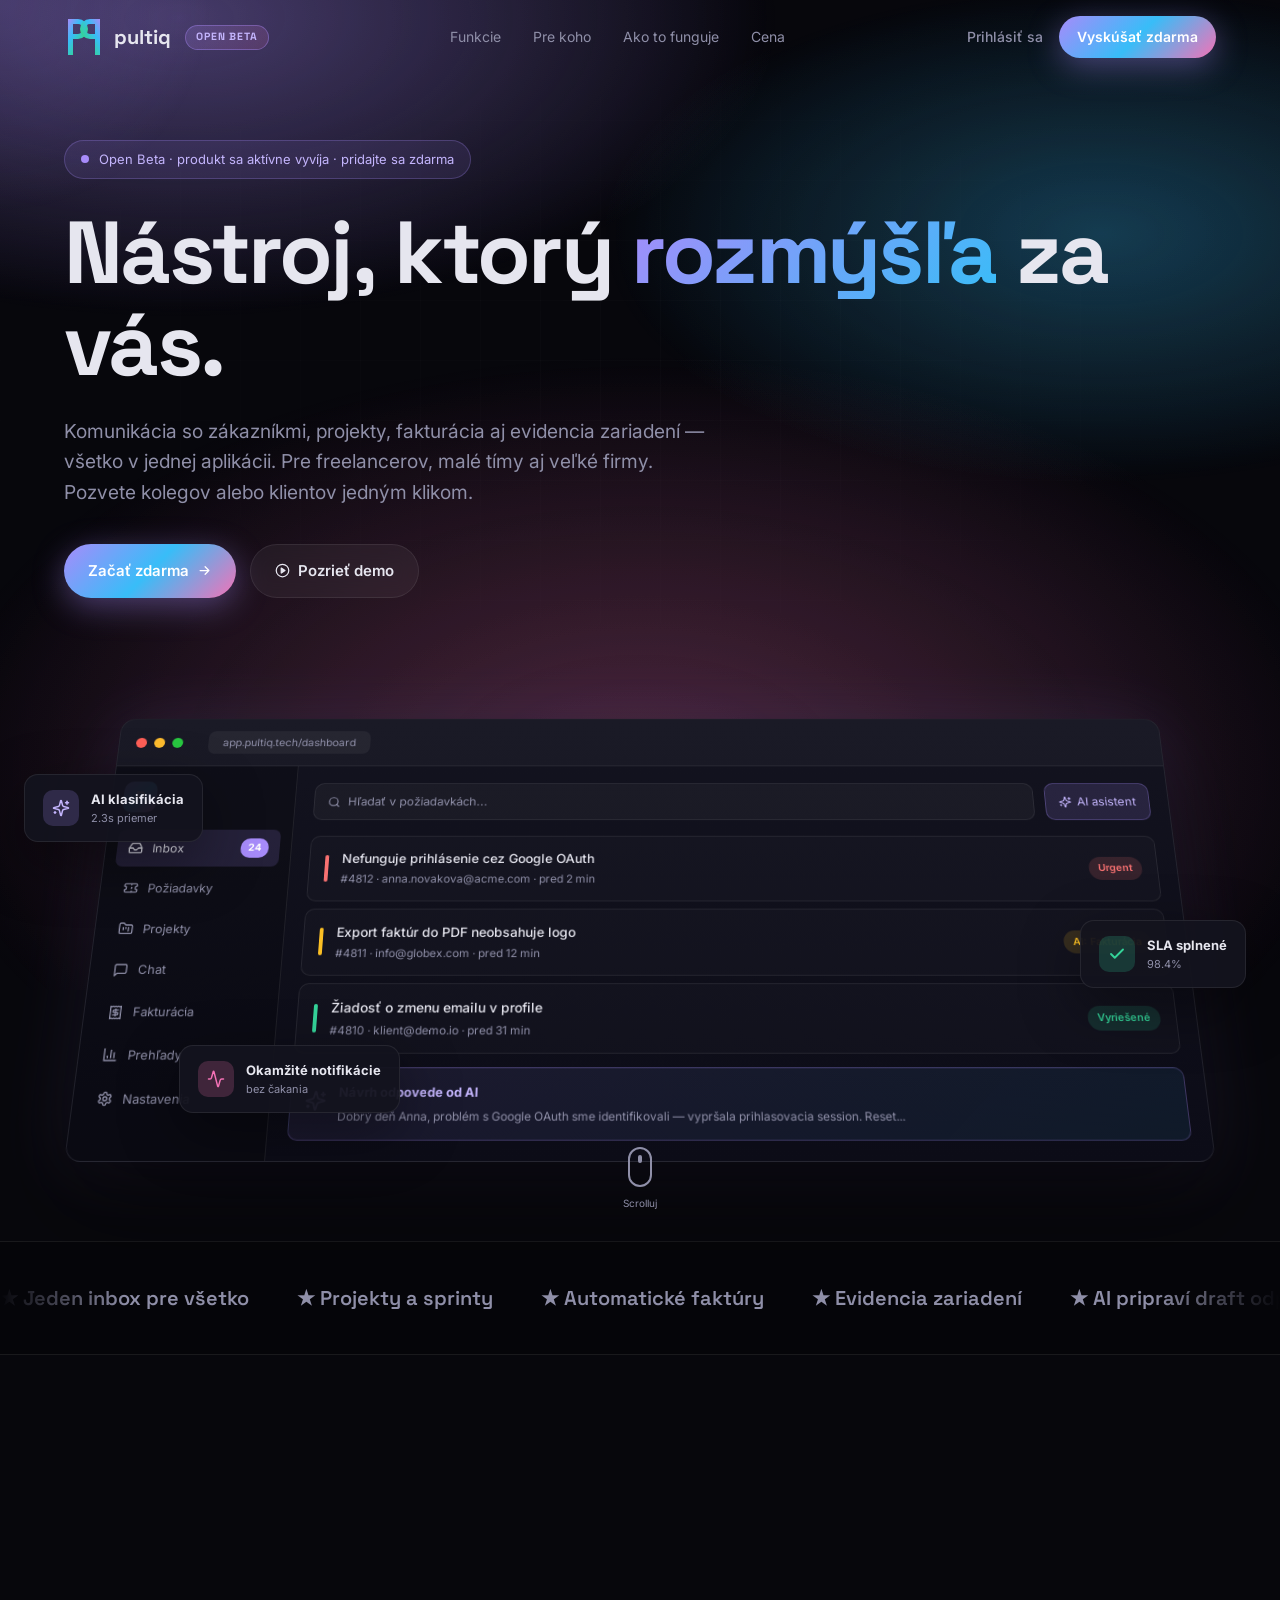
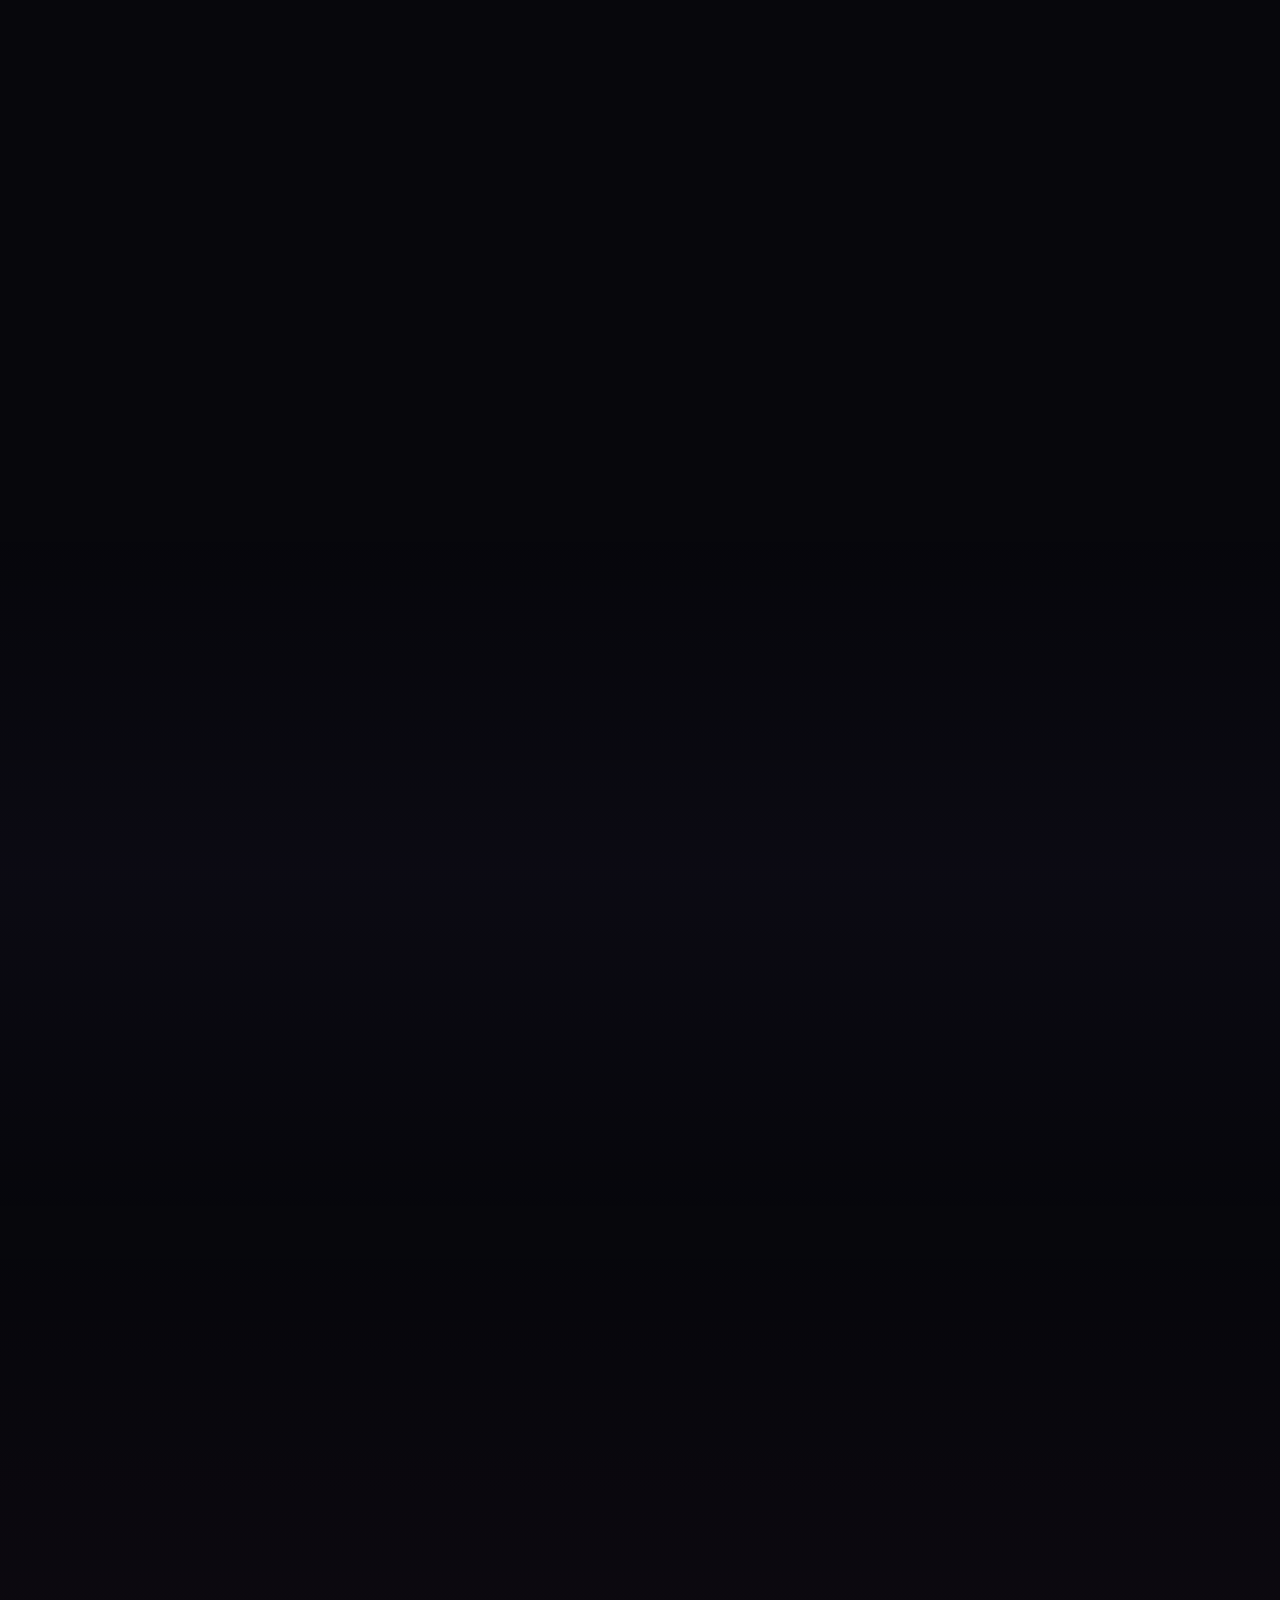
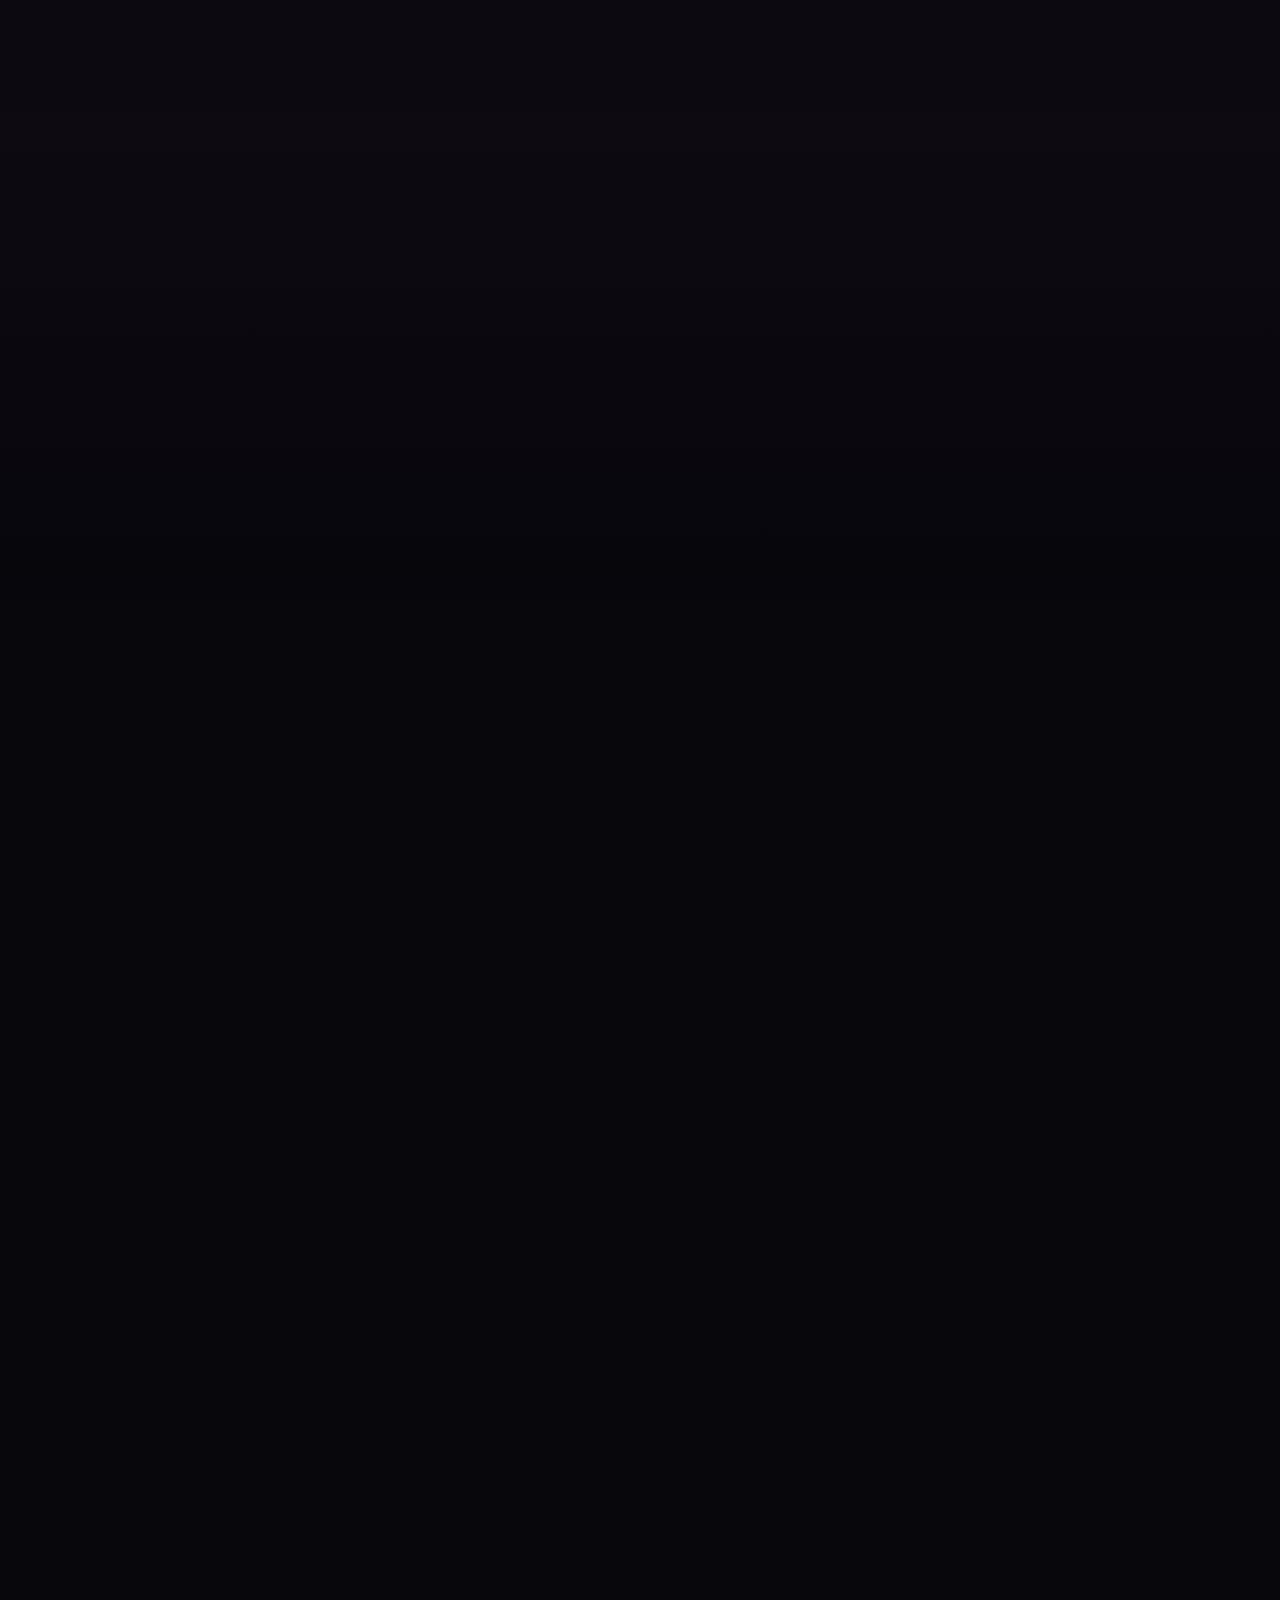
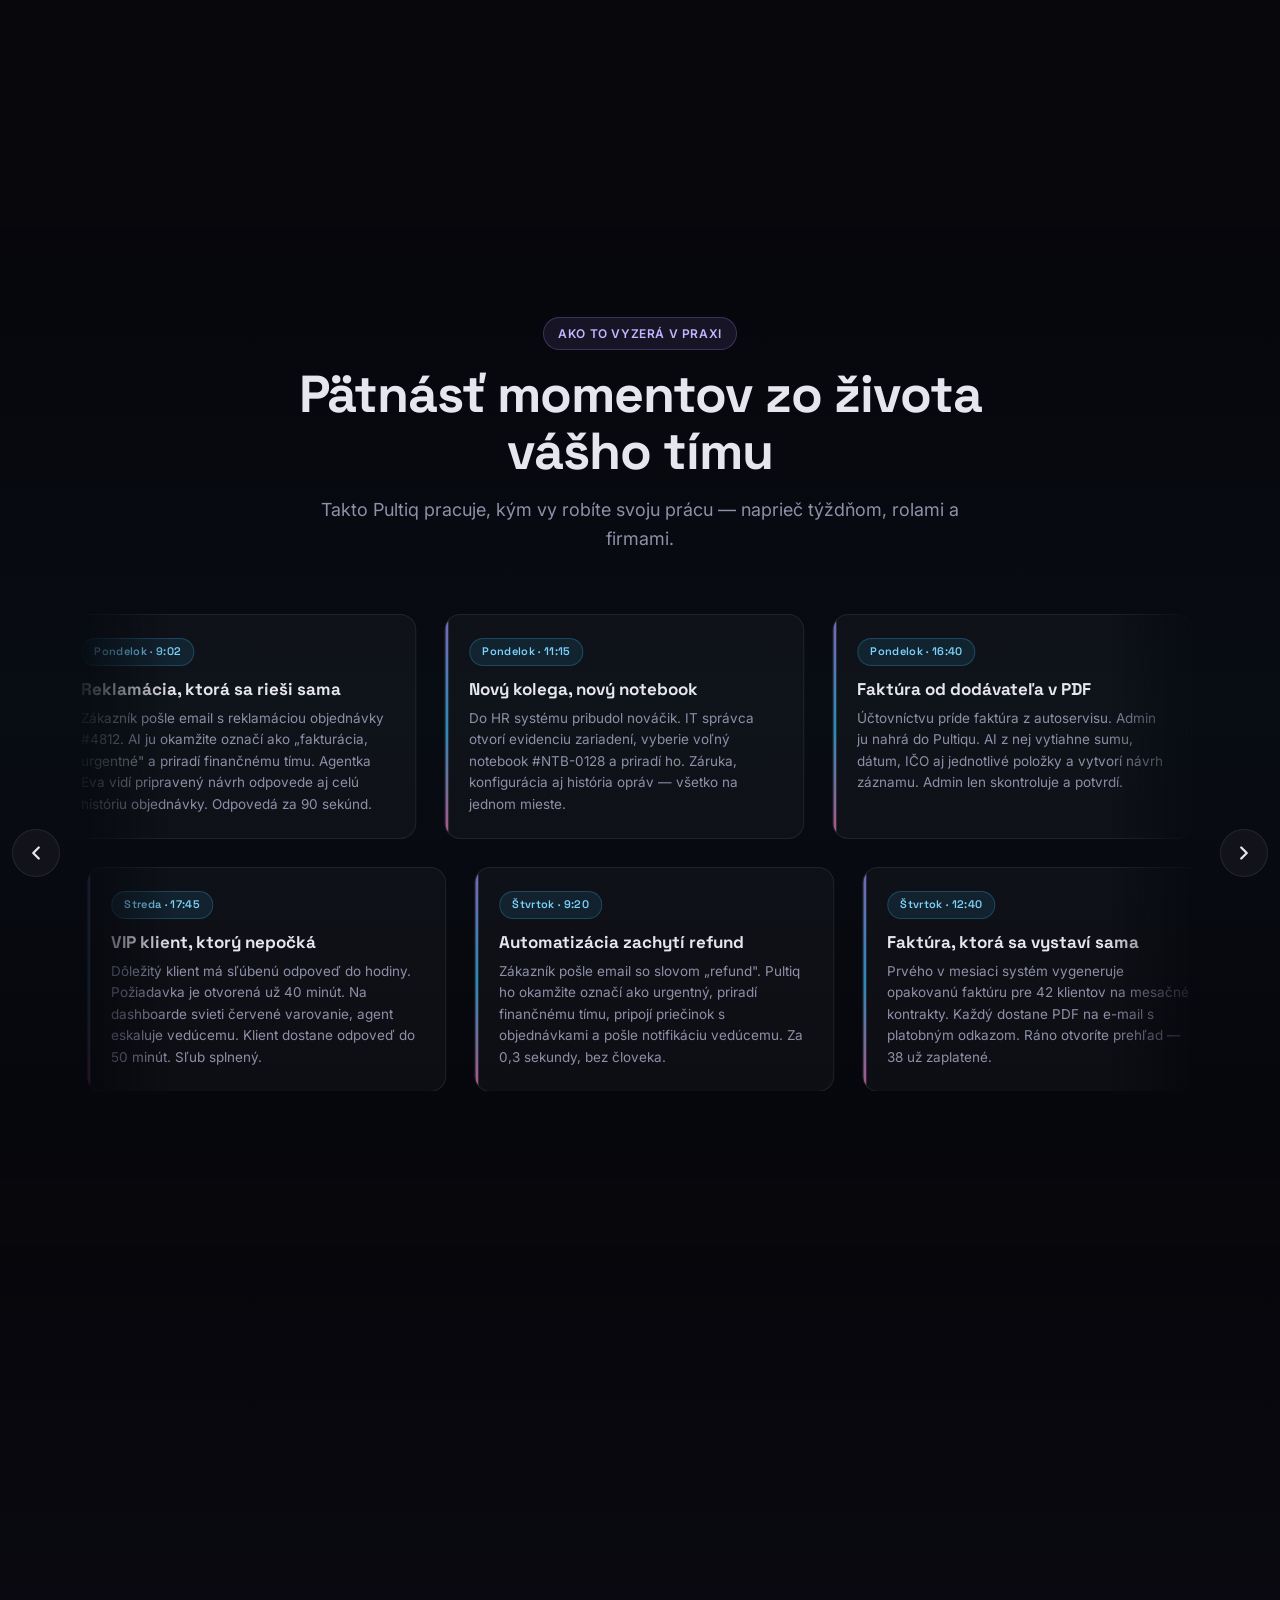
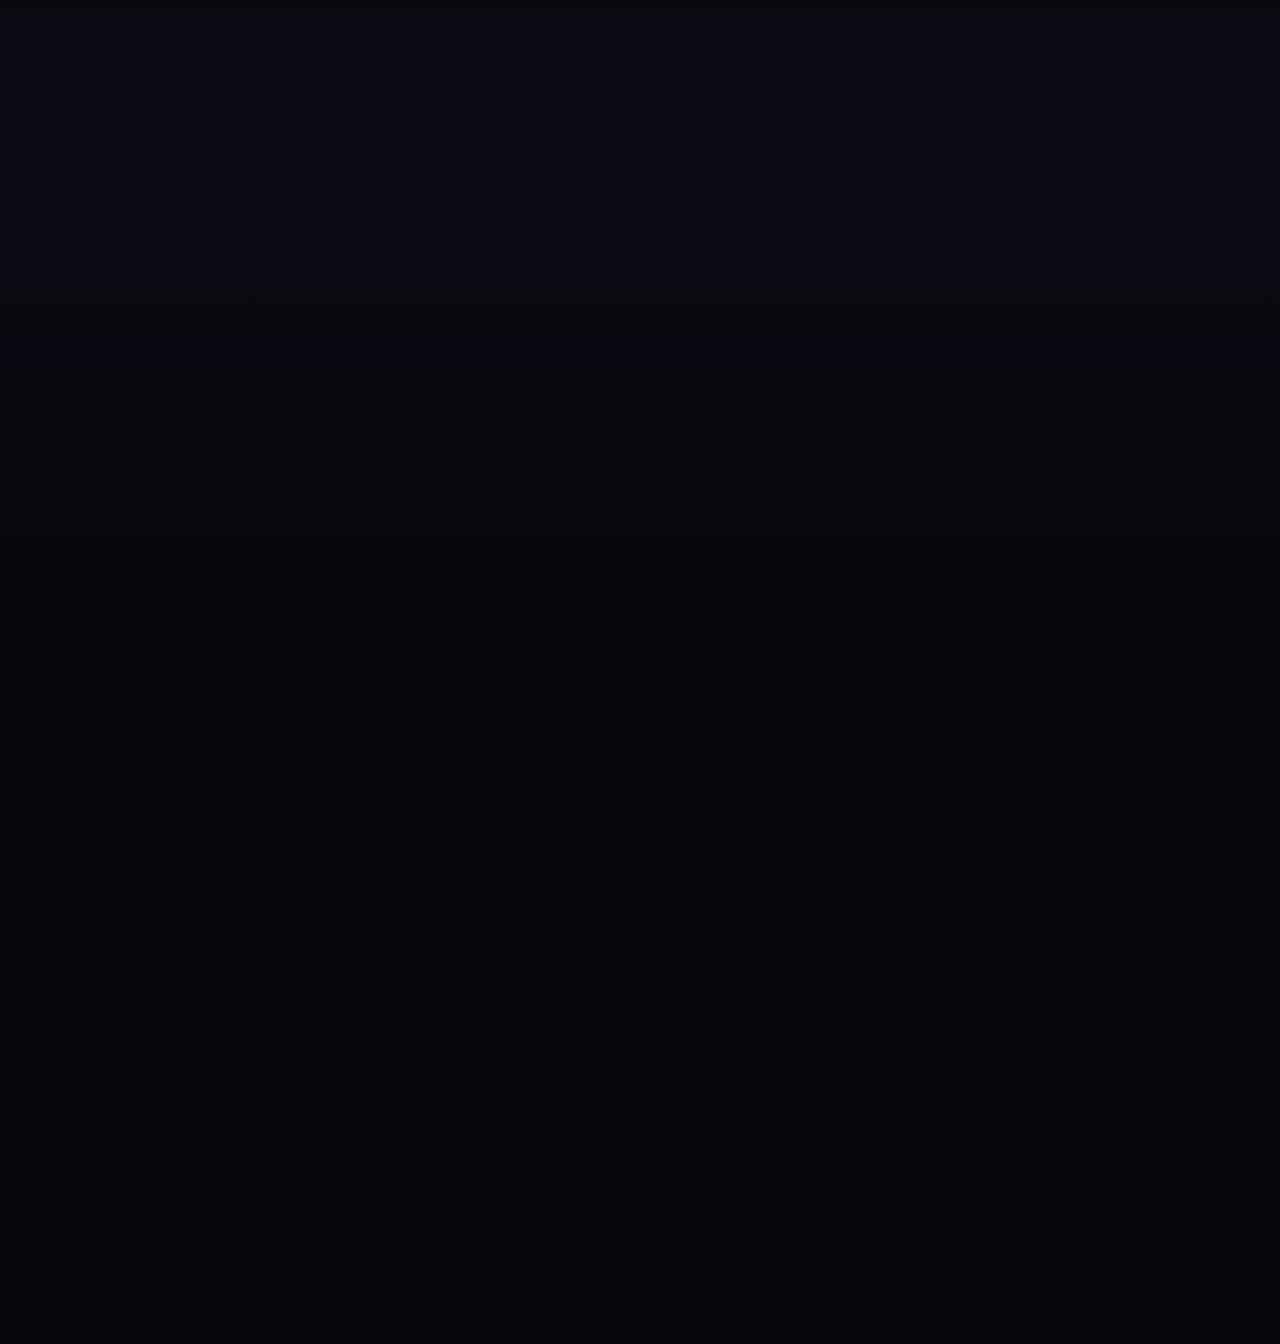
==== commit 7baebd48: "Remove stats section" ====
--- a/index.html
+++ b/index.html
@@ -196,16 +196,6 @@
   </div>
 </section>
 
-<!-- STATS -->
-<section class="stats">
-  <div class="container stats-grid">
-    <div class="stat"><div class="stat-num" data-count="3" data-suffix="×">0</div><div class="stat-lbl">Rýchlejšie prvé odpovede</div></div>
-    <div class="stat"><div class="stat-num" data-count="60" data-suffix="%">0</div><div class="stat-lbl">Otázok vyrieši zákazník sám</div></div>
-    <div class="stat"><div class="stat-num" data-count="98" data-suffix="%">0</div><div class="stat-lbl">Splnené SLA termíny</div></div>
-    <div class="stat"><div class="stat-num" data-count="4">0</div><div class="stat-lbl">Jazyky systému</div></div>
-  </div>
-</section>
-
 <!-- FEATURES -->
 <section class="section" id="features">
   <div class="container">
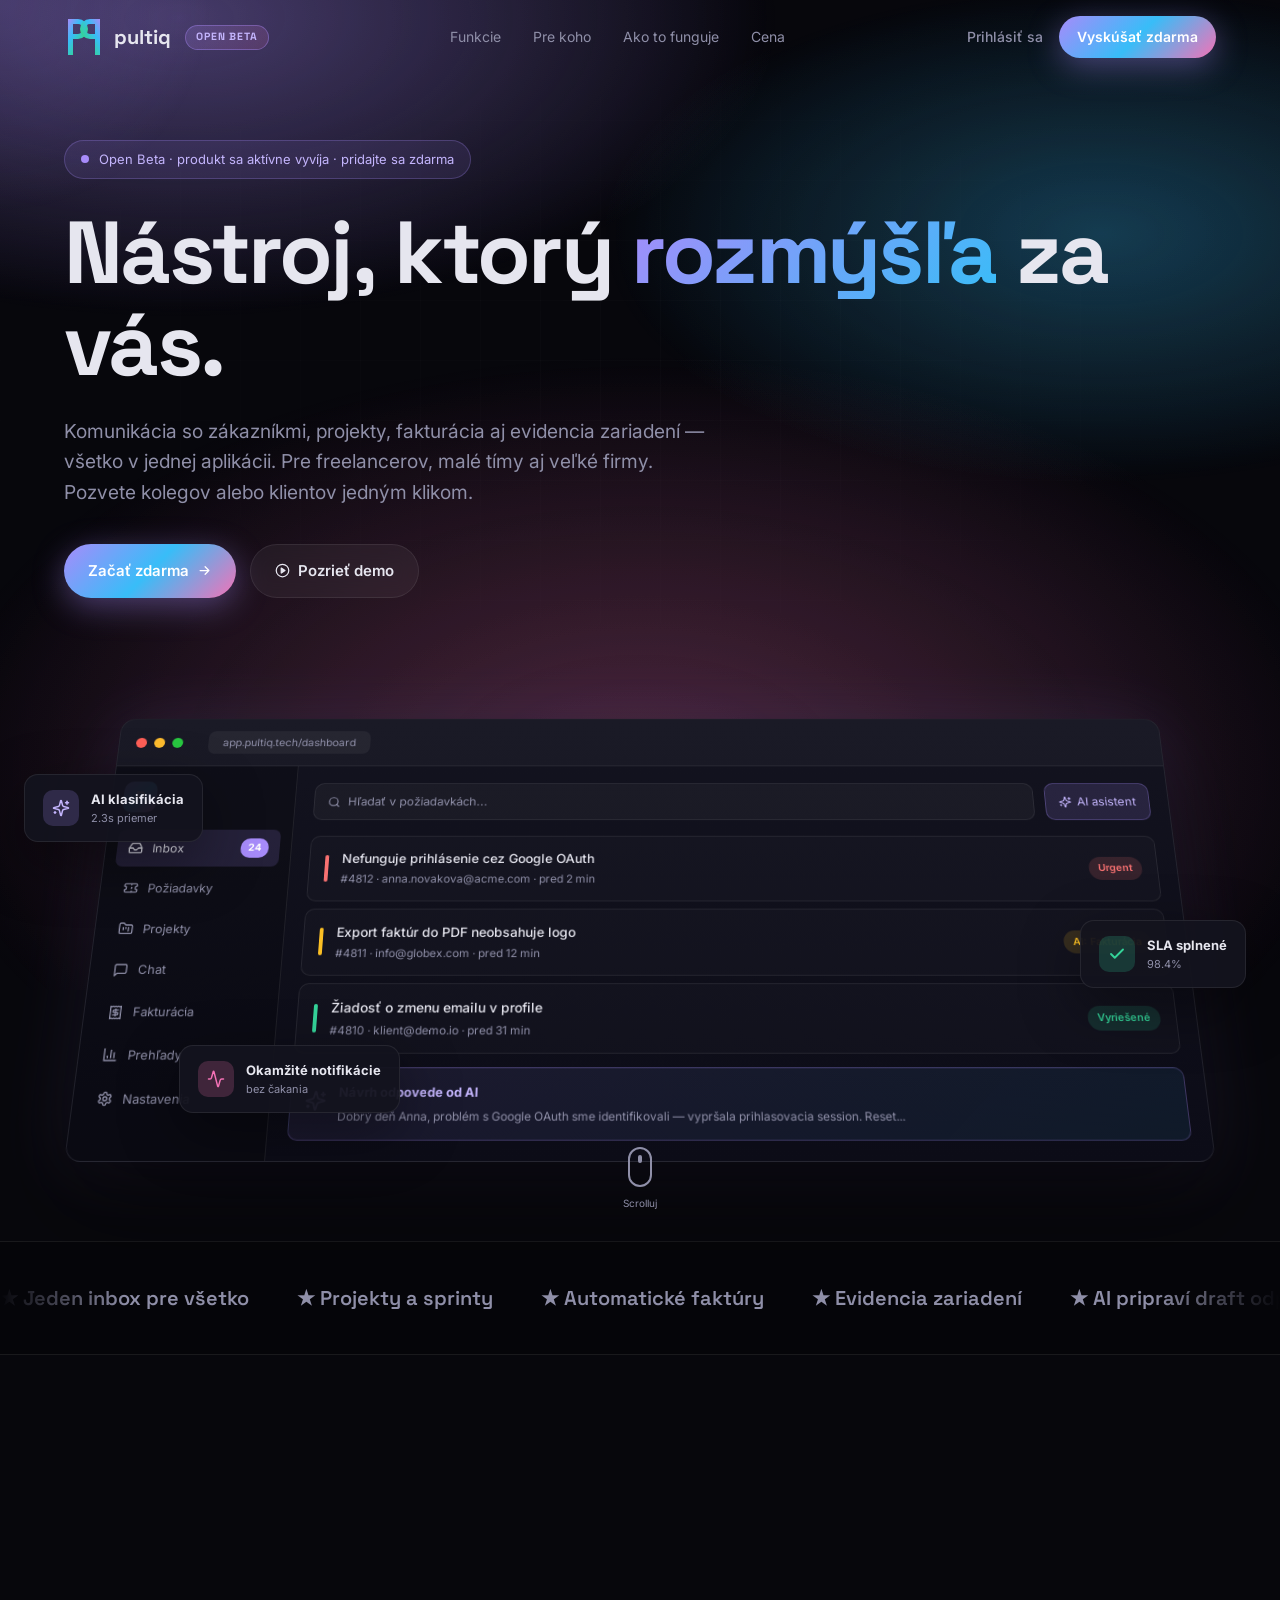
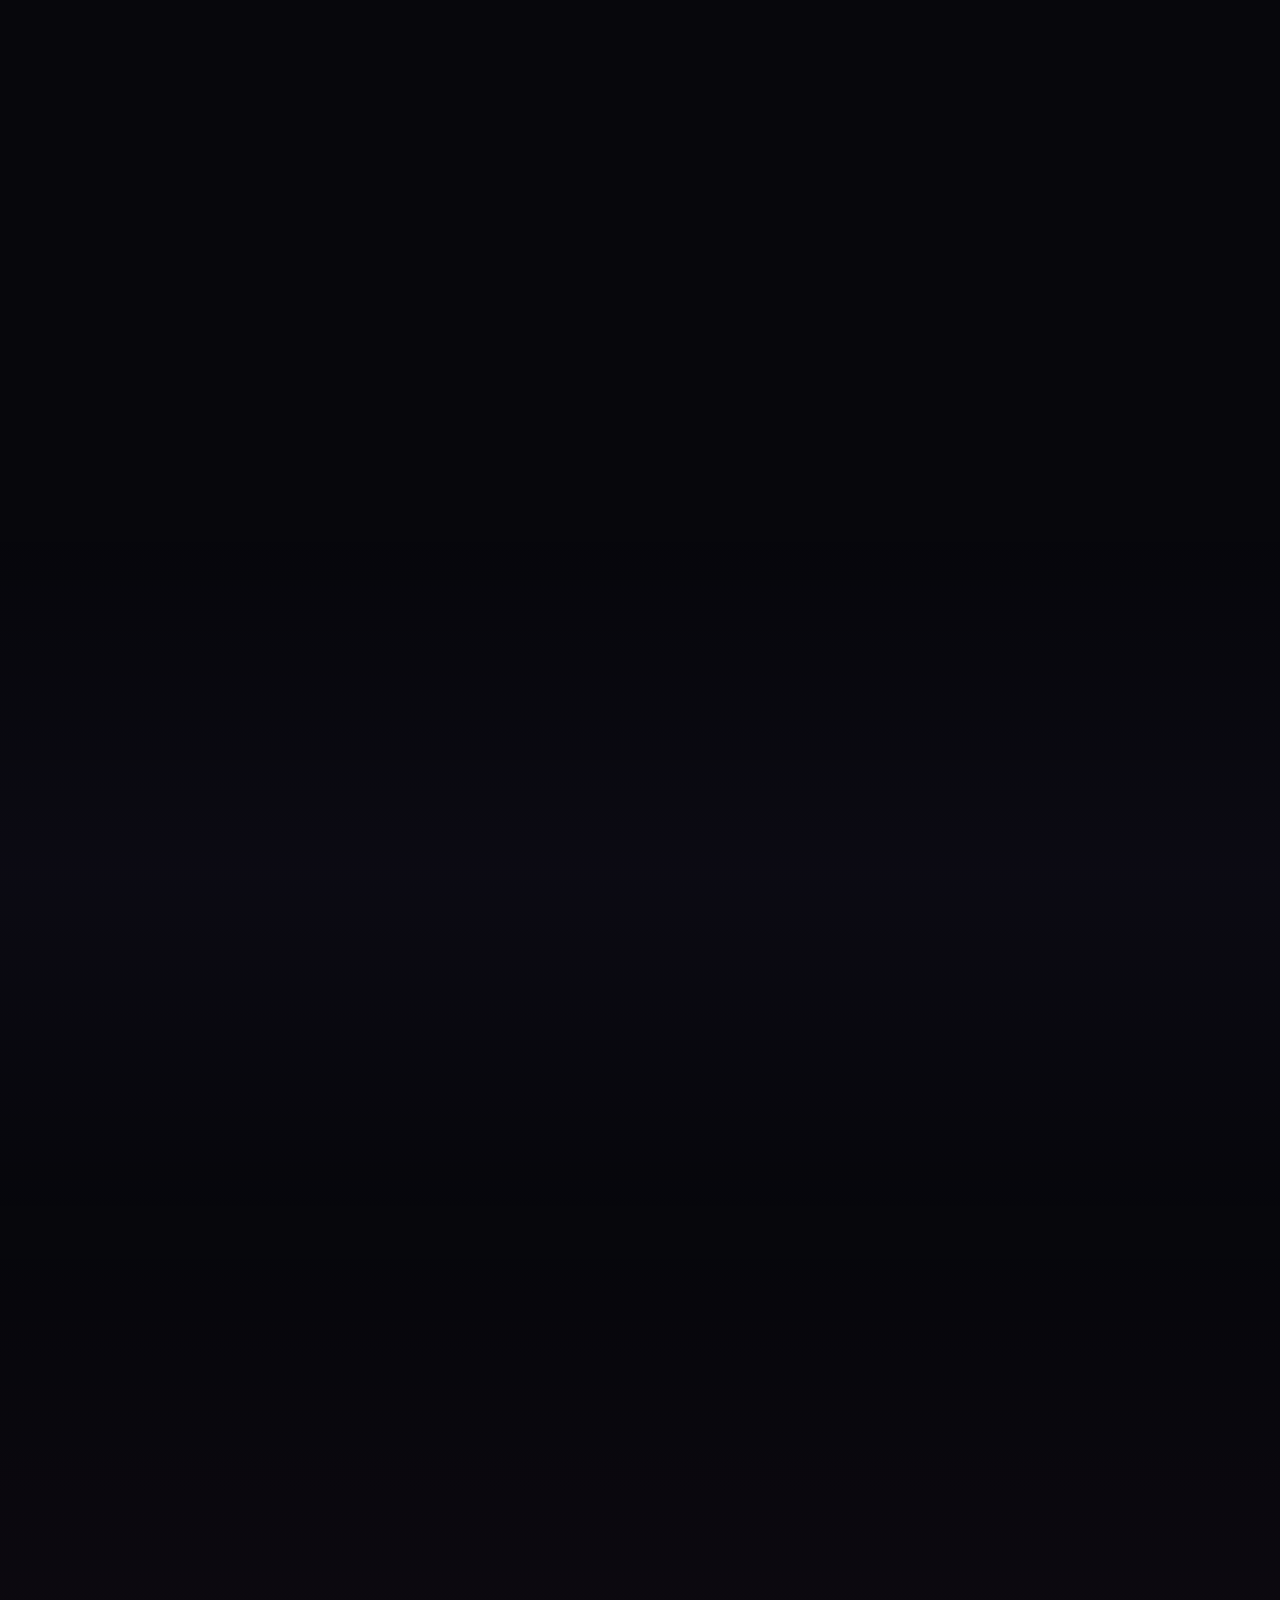
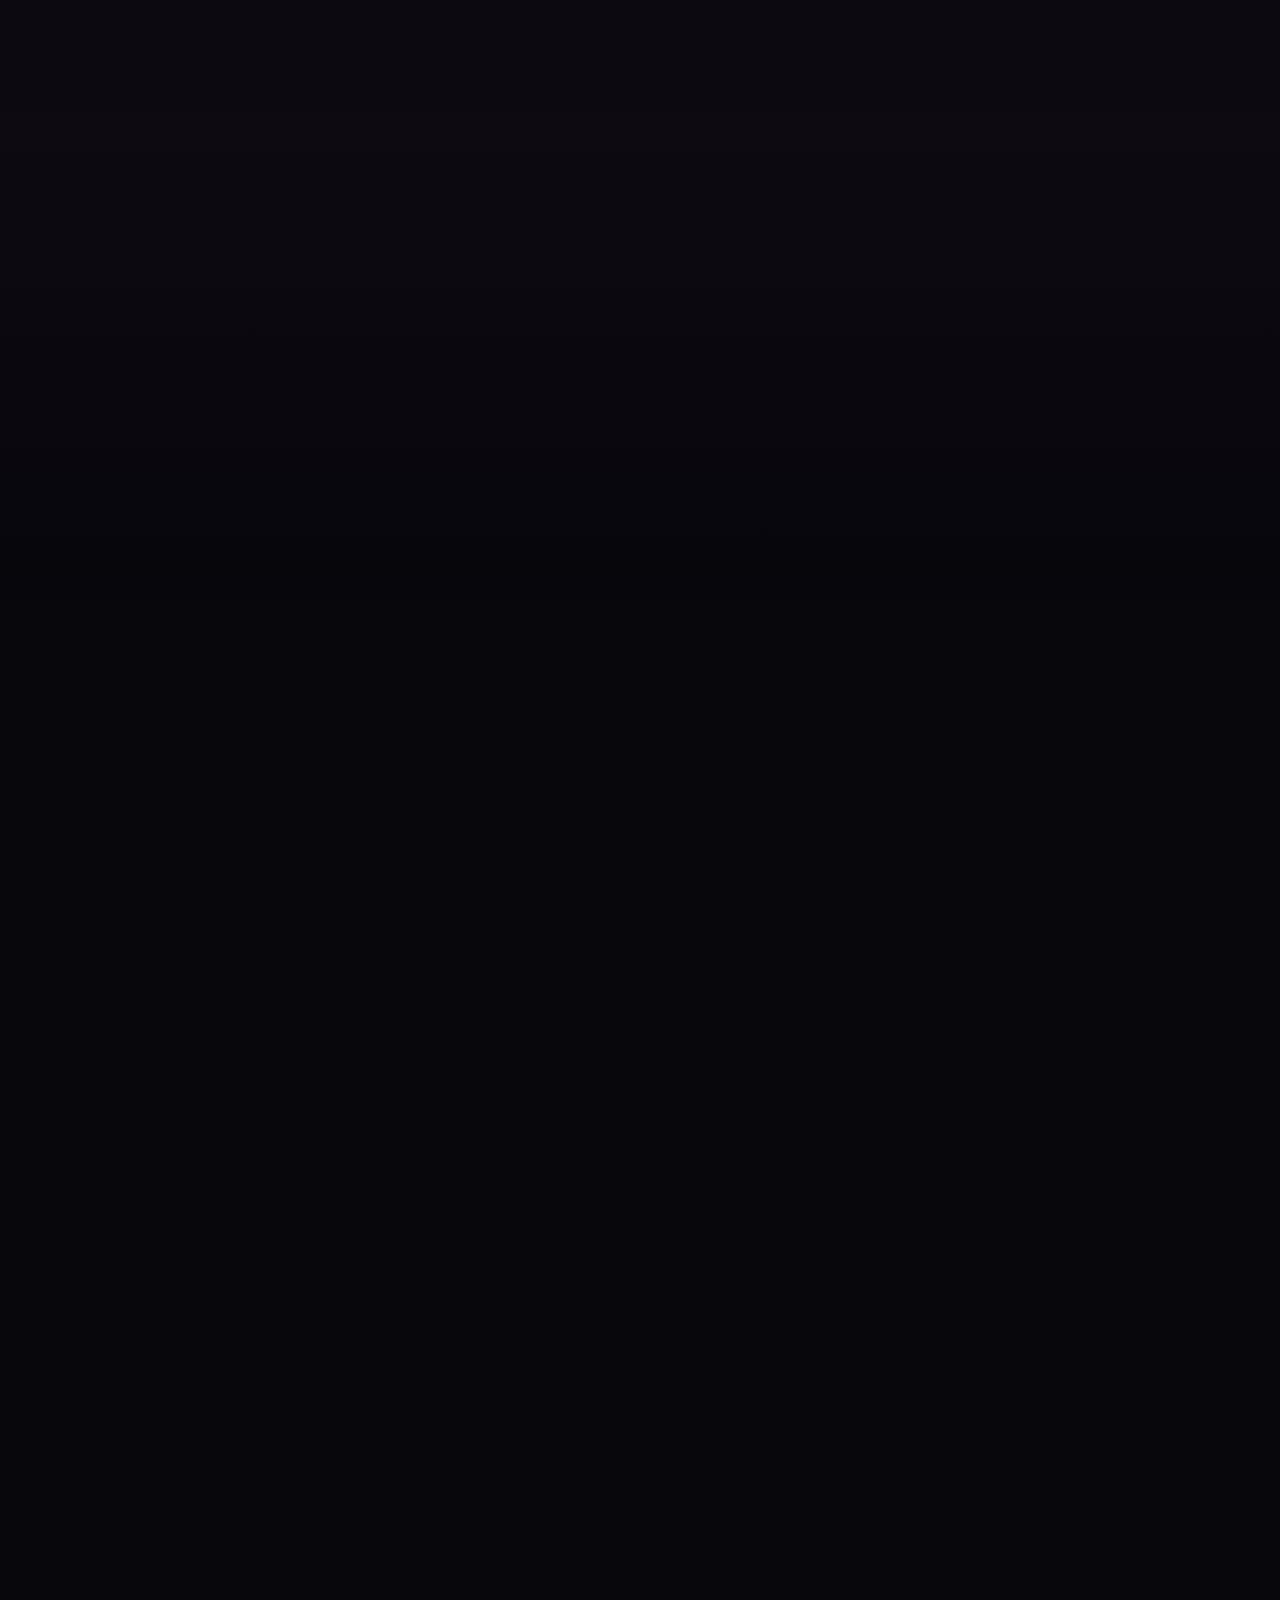
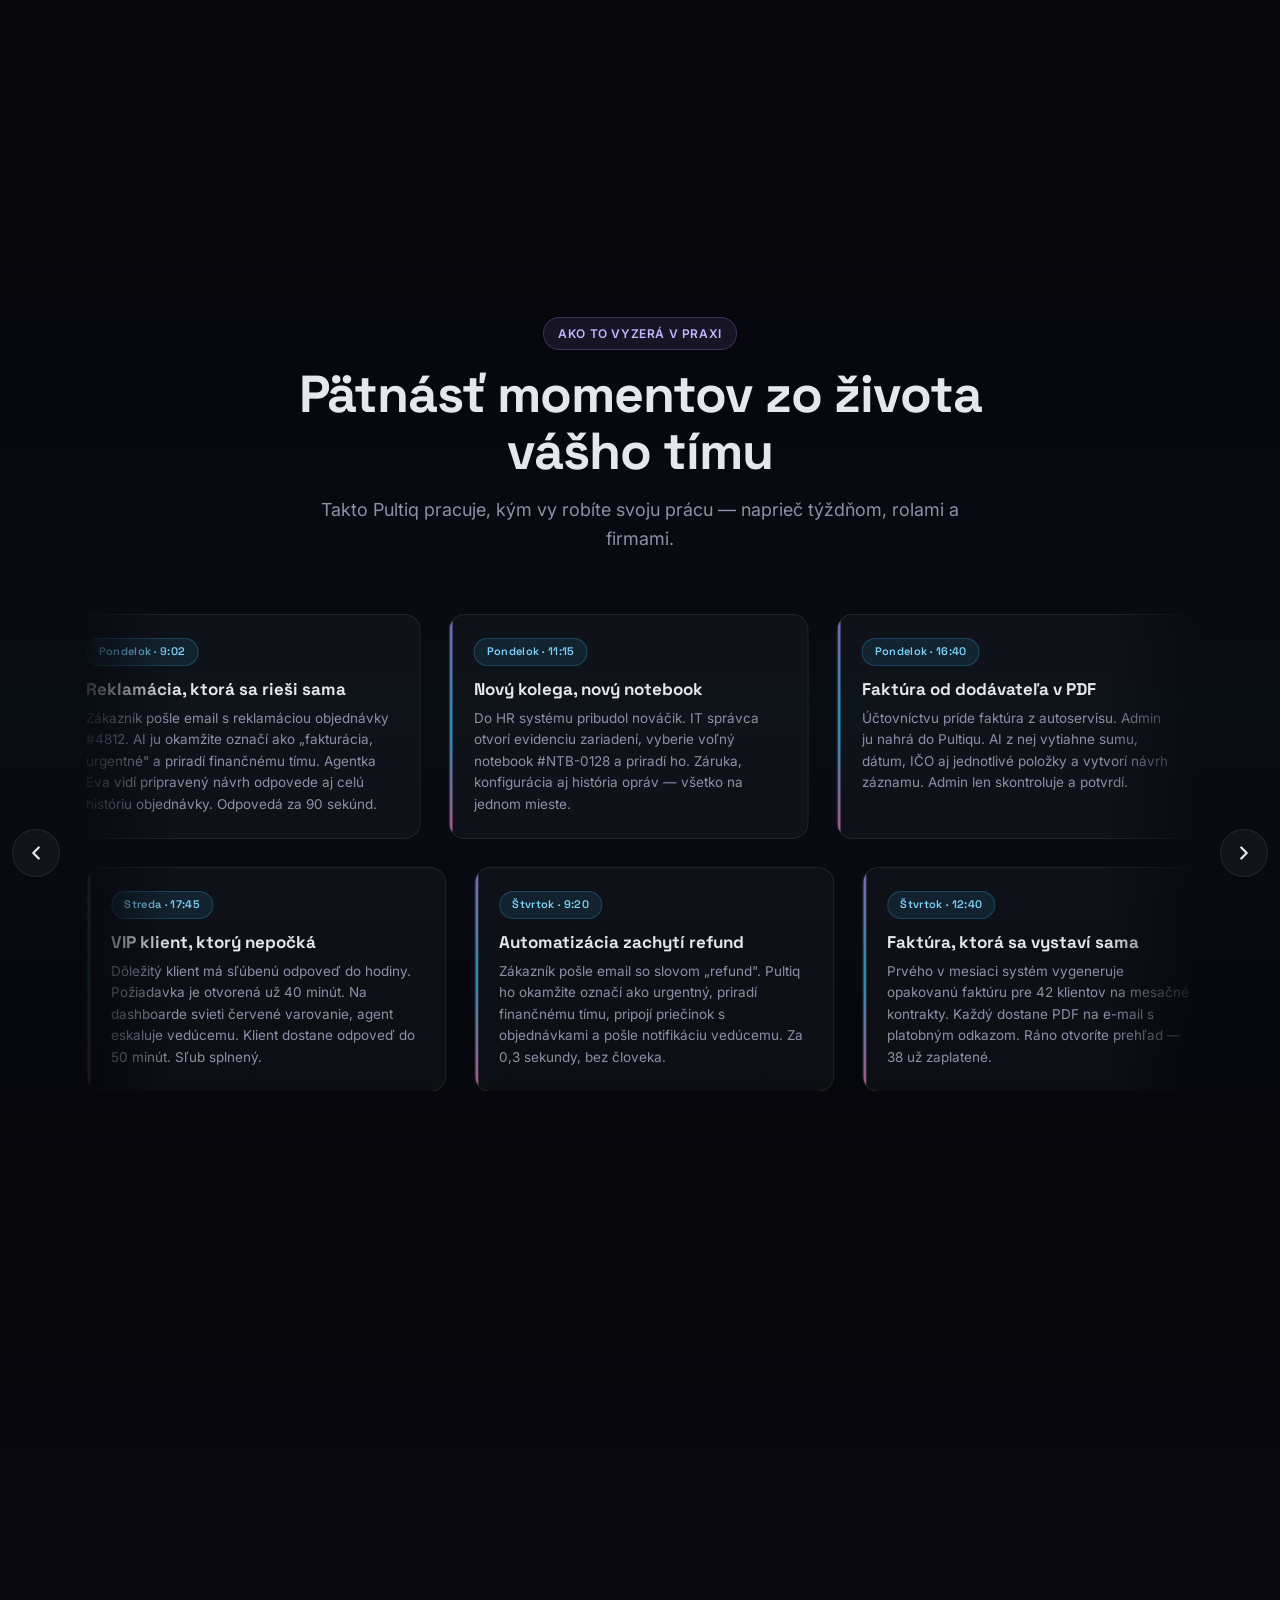
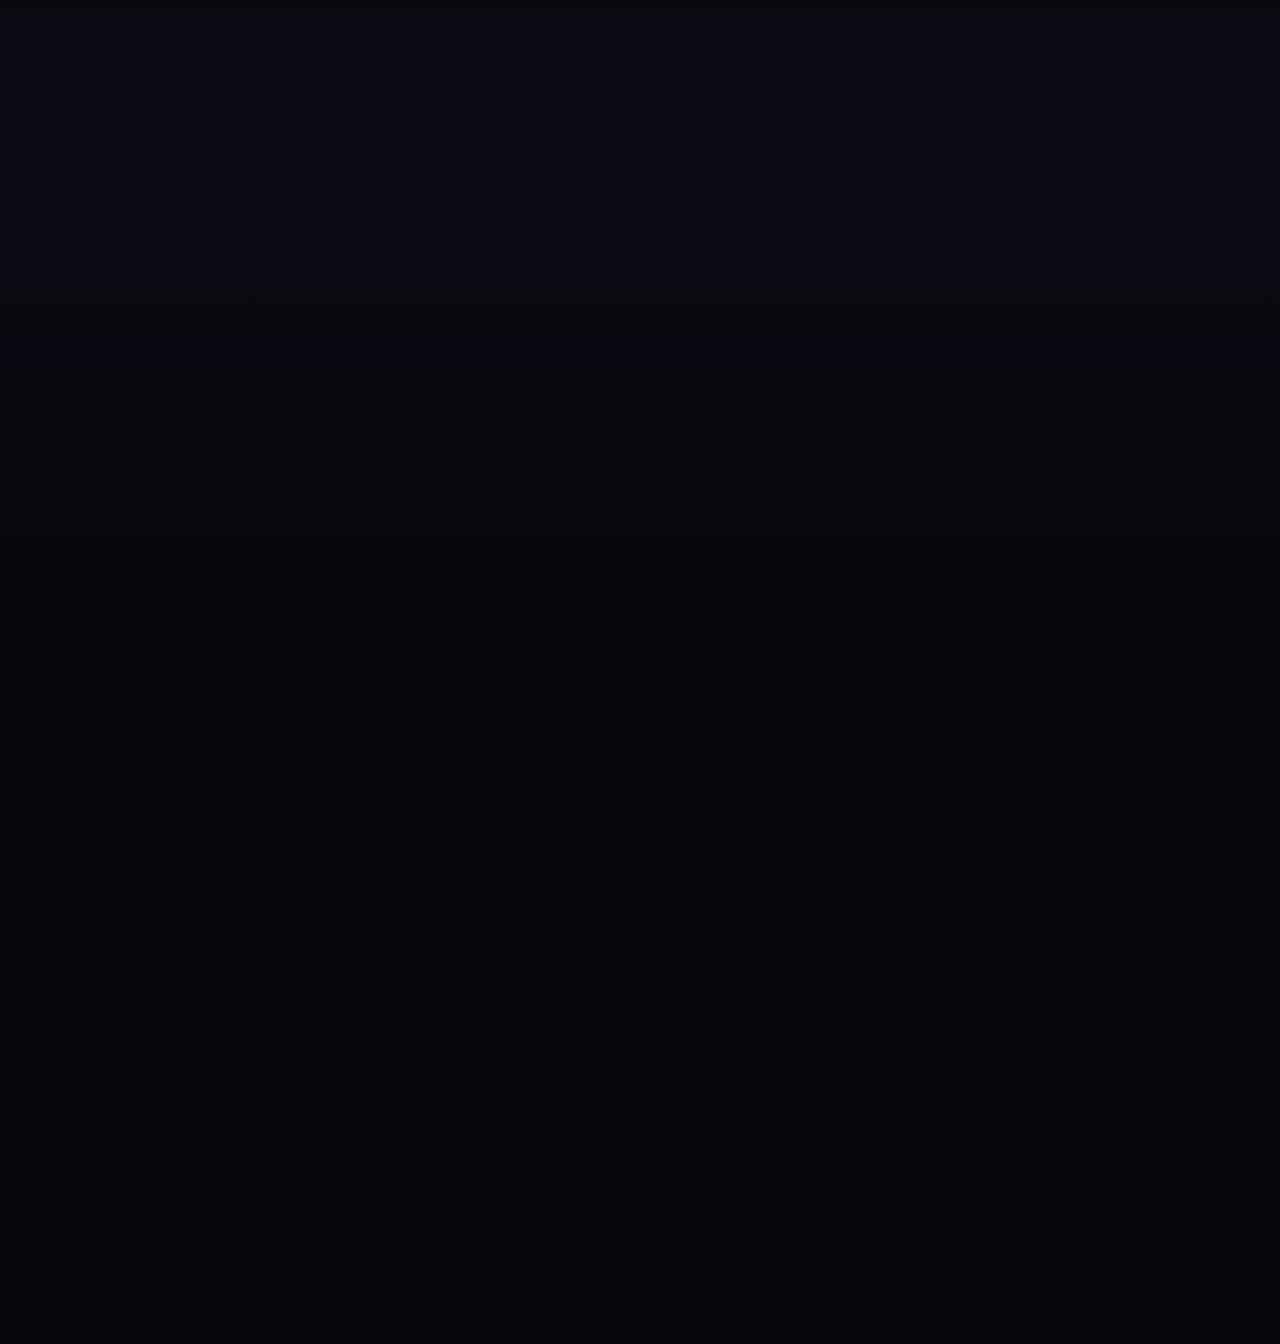
==== commit f42f2279: "Richer functionality descriptions in audience dropdowns" ====
--- a/index.html
+++ b/index.html
@@ -446,13 +446,13 @@
             </ul>
           </div>
           <div>
-            <h4>Čo vám Pultiq prinesie</h4>
-            <ul>
-              <li>Stopky pri úlohách, faktúra sa napíše sama z odpracovaných hodín</li>
-              <li>Každý klient má vlastný portál — vidí svoj projekt, úlohy, stav</li>
-              <li>Všetka komunikácia v jednom mieste — e-mail, chat, komentáre k úlohám</li>
-              <li>AI asistent pripraví odpovede, vy dokončíte prácu pre ďalšieho klienta</li>
-              <li>Šablóny projektov — nové zákazky nasadíte za 30 sekúnd</li>
+            <h4>Kľúčové funkcie pre vás</h4>
+            <ul>
+              <li><strong>Time tracking</strong> — stopky pri každej úlohe, časový log podľa projektov a klientov. Export do CSV.</li>
+              <li><strong>Fakturácia z hodín</strong> — draft faktúry sa vygeneruje z logov, vy skontrolujete položky a pošlete PDF klientovi priamo z aplikácie.</li>
+              <li><strong>Klientský portál</strong> — klient sa prihlási na vašu subdoménu, vidí len svoj projekt, úlohy a výstupy. Môže komentovať a schvaľovať.</li>
+              <li><strong>Jednotný inbox</strong> — e-mail, chat a komentáre k úlohám na jednom mieste, prepojené s klientom a projektom.</li>
+              <li><strong>Šablóny projektov</strong> — typickú zákazku (napr. web na mieru) nastavíte raz, nová kópia sa vytvorí za 30 sekúnd.</li>
             </ul>
           </div>
           <div class="strip-detail-highlight">
@@ -488,12 +488,14 @@
             </ul>
           </div>
           <div>
-            <h4>Čo vám Pultiq prinesie</h4>
-            <ul>
-              <li>AI automaticky kategorizuje: „doprava", „reklamácia", „fakturácia"</li>
-              <li>Chat widget priamo v e-shope, napojený na profil zákazníka</li>
-              <li>Návody ako verejné články — 8 z 10 zákazníkov si odpovie sám</li>
-              <li>Vidíte históriu nákupov pri každej požiadavke bez preklikávania</li>
+            <h4>Kľúčové funkcie pre vás</h4>
+            <ul>
+              <li><strong>AI triage agent</strong> — prichádzajúci e-mail zaradí do kategórie (doprava, reklamácia, fakturácia, technický problém), nastaví prioritu a priradí správnemu tímu.</li>
+              <li><strong>Chat widget na webe</strong> — embed pre váš e-shop, prepojený s profilom prihláseného zákazníka. Vidíte kto píše aj jeho nákupnú históriu.</li>
+              <li><strong>Knowledge base</strong> — verejné články „Ako vrátiť tovar", „Kedy dorazí zásielka". SEO optimalizované, vyhľadávateľné v chat widgete.</li>
+              <li><strong>Prepojenie s objednávkou</strong> — pri každej požiadavke vidíte číslo objednávky, stav dopravy, obsah košíka a faktúru. Bez preklikávania.</li>
+              <li><strong>Automatizácie</strong> — pravidlá typu „ak e-mail obsahuje refund, nastav urgent a priraď financiám". Makrá pre opakované odpovede klikom.</li>
+              <li><strong>Sezónne škálovanie</strong> — v špičke (Black Friday) môžete pridať brigádnikov ako agentov len na daný mesiac.</li>
             </ul>
           </div>
         </div>
@@ -518,12 +520,14 @@
             </ul>
           </div>
           <div>
-            <h4>Čo vám Pultiq prinesie</h4>
-            <ul>
-              <li>Chat → požiadavka → úloha v sprinte jedným klikom</li>
-              <li>AI zhrnie dlhé vlákno do 3 viet pre vývojára</li>
-              <li>Klient v portáli vidí stav svojho bugu alebo featury</li>
-              <li>API a webhooky pre integrácie s vašimi internými nástrojmi</li>
+            <h4>Kľúčové funkcie pre vás</h4>
+            <ul>
+              <li><strong>Chat → požiadavka → úloha</strong> — z konverzácie cez chat urobíte požiadavku a hneď ju pretlačíte ako úlohu do aktívneho sprintu. S celou históriou a kontextom.</li>
+              <li><strong>Projektový manažér</strong> — sprinty, míľniky, úlohy so story pointmi, burndown graf, rozdelenie tímov. Pre každý produkt zvlášť.</li>
+              <li><strong>AI sumarizátor</strong> — vlákno s 30 správami AI zhrnie do 3 viet. Vývojár rozumie problému za 10 sekúnd, nie za pol hodinu.</li>
+              <li><strong>Klient v portáli</strong> — zákazník vidí stav svojho bugu alebo feature requestu v reálnom čase. Môže komentovať, pridať súbory.</li>
+              <li><strong>API + webhooky</strong> — integrácia s GitHubom, Linearom, Jirou, Slackom. Udalosť v Pultiqu vytvorí issue v repozitári a naopak.</li>
+              <li><strong>Evidencia zariadení</strong> — inventár testovacích zariadení, licencií, serverov — s priradením developerom.</li>
             </ul>
           </div>
         </div>
@@ -548,12 +552,14 @@
             </ul>
           </div>
           <div>
-            <h4>Čo vám Pultiq prinesie</h4>
-            <ul>
-              <li>SLA s odpočítavaním pre každého klienta zvlášť</li>
-              <li>Stopky → faktúra: žiadne zabudnuté hodiny</li>
-              <li>Míľniky s automatickým e-mailom klientovi pri dokončení</li>
-              <li>Reporty pre klienta jedným klikom — jemu pošlete link do portálu</li>
+            <h4>Kľúčové funkcie pre vás</h4>
+            <ul>
+              <li><strong>SLA engine</strong> — každý klient má vlastnú politiku (response time, resolution time). Odpočítavanie s farebnými varovaniami, eskalácie pred breach.</li>
+              <li><strong>Projekty s míľnikmi</strong> — zákazka rozdelená na etapy, pri dokončení míľnika sa klientovi automaticky pošle e-mail so súhrnom a výstupmi.</li>
+              <li><strong>Time tracking per klient</strong> — vidíte, koľko ktorý agent odrobil na ktorom projekte. Porovnanie s odhadmi, reporty exportovateľné.</li>
+              <li><strong>Opakovaná fakturácia</strong> — mesačné retainery sa generujú automaticky prvého v mesiaci, so šablónou položiek a zľavami.</li>
+              <li><strong>Klientský portál s brandingom</strong> — každý klient má prihlasovaciu stránku vo vašom branding. Vidí projekty, faktúry, výstupy.</li>
+              <li><strong>Macros pre agentov</strong> — štandardné akcie (nacenenie, schválenie, posielanie výstupu) jedným klikom namiesto klikania cez 5 obrazoviek.</li>
             </ul>
           </div>
         </div>
@@ -578,12 +584,14 @@
             </ul>
           </div>
           <div>
-            <h4>Čo vám Pultiq prinesie</h4>
-            <ul>
-              <li>Interný portál — zamestnanec si vytvorí požiadavku s 3 klikmi</li>
-              <li>Každá požiadavka sa dá prepojiť s konkrétnym zariadením (notebook, monitor…)</li>
-              <li>SSO cez Active Directory / Google Workspace — žiadne nové heslá</li>
-              <li>Prehľady: kto, čo, ako rýchlo — pre vedenie aj HR</li>
+            <h4>Kľúčové funkcie pre vás</h4>
+            <ul>
+              <li><strong>Interný portál</strong> — zamestnanec sa prihlási cez firemný účet, vytvorí požiadavku s kategóriou a popisom. Voliteľný formulár pre typické scenáre (nový prístup, rozbité zariadenie…).</li>
+              <li><strong>Evidencia zariadení (Assets)</strong> — register notebookov, monitorov, tlačiarní, licencií. Každé zariadenie má unikátny tag, sériové číslo, dátum nákupu, stav.</li>
+              <li><strong>Záruky a servis</strong> — pri každom zariadení vidíte dátum konca záruky, históriu opráv a kto ho momentálne používa. Automatické pripomienky pred vypršaním záruky.</li>
+              <li><strong>Prepojenie zamestnanec ↔ zariadenie</strong> — požiadavka „nefunguje klávesnica" sa dá zviazať s konkrétnym MacBookom, ktorý kolega používa.</li>
+              <li><strong>SSO cez AD / Google Workspace</strong> — prihlasovanie cez firemný účet, žiadne nové heslá. Onboarding/offboarding sa deje automaticky pri zmene v AD.</li>
+              <li><strong>Prehľady pre vedenie</strong> — MTTR, počet vyriešených požiadaviek na agenta, top kategórie problémov, porovnanie mesiacov. Export pre manažment.</li>
             </ul>
           </div>
         </div>
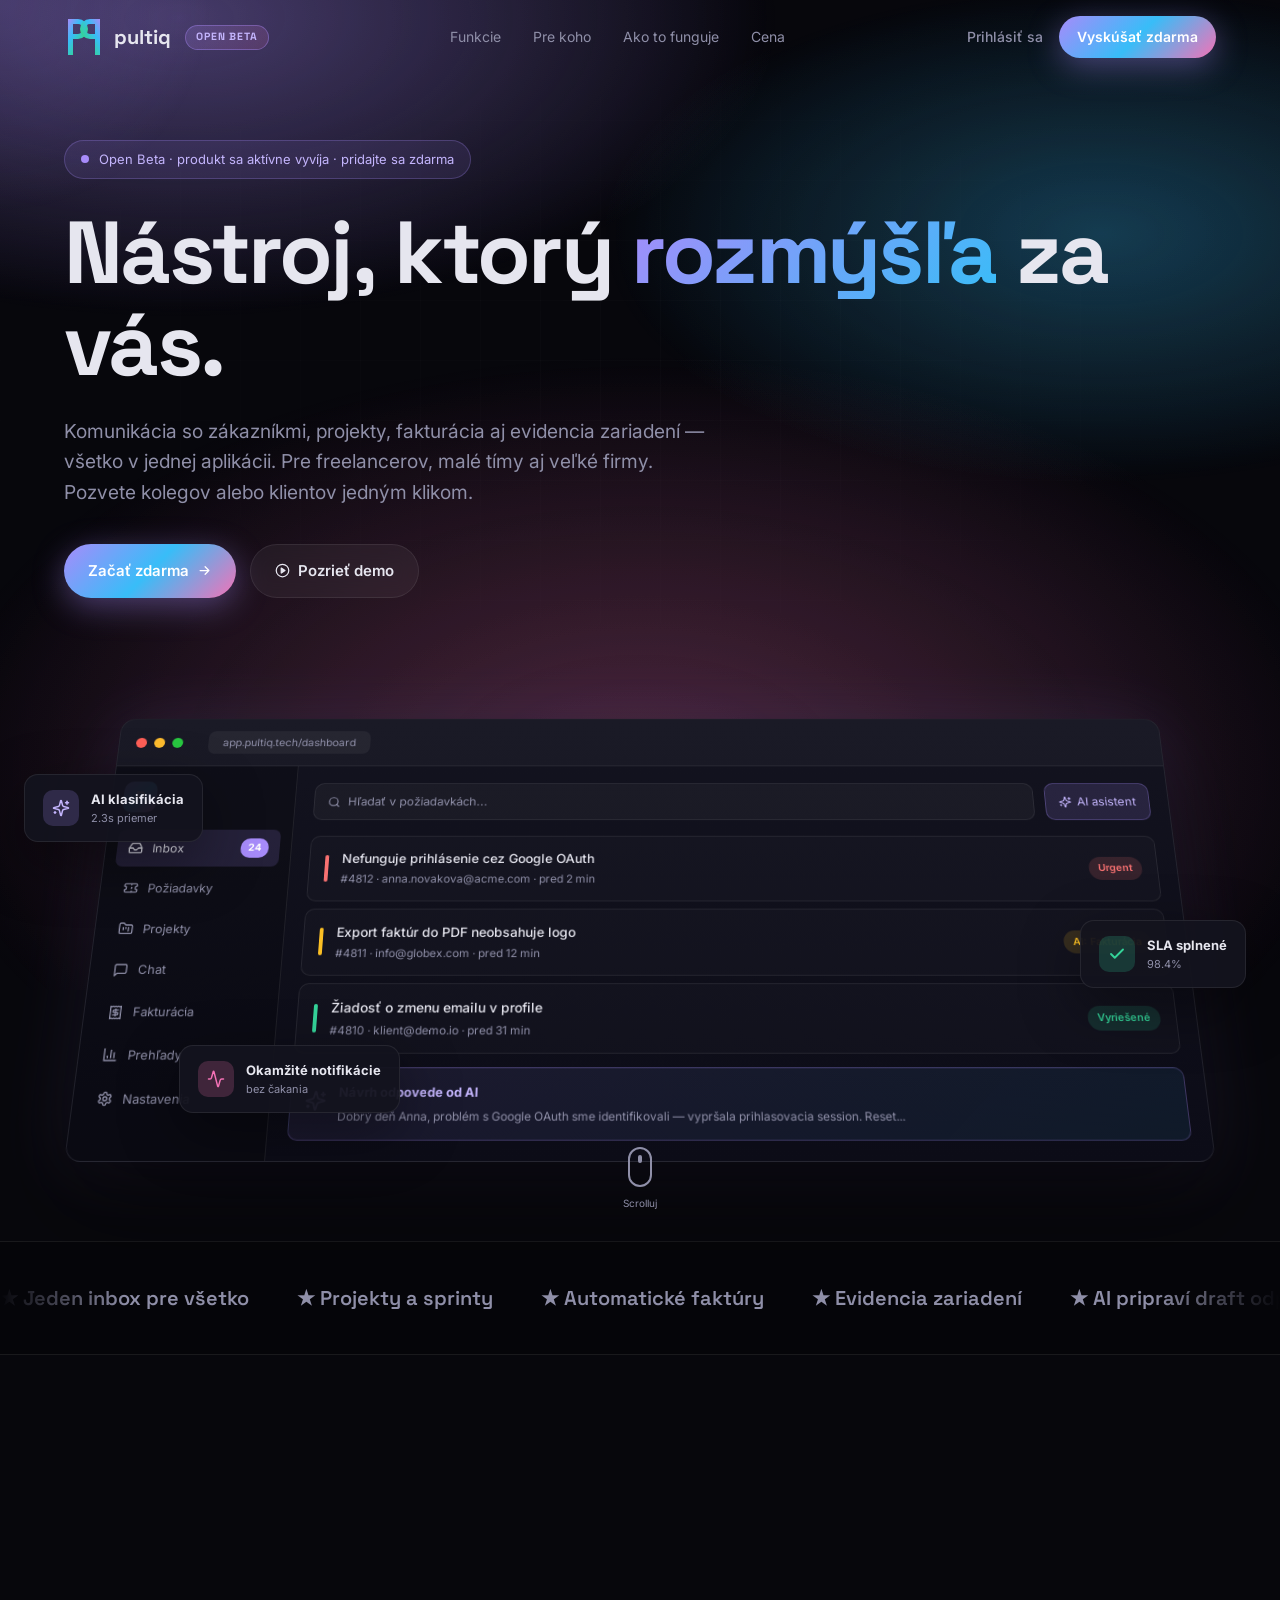
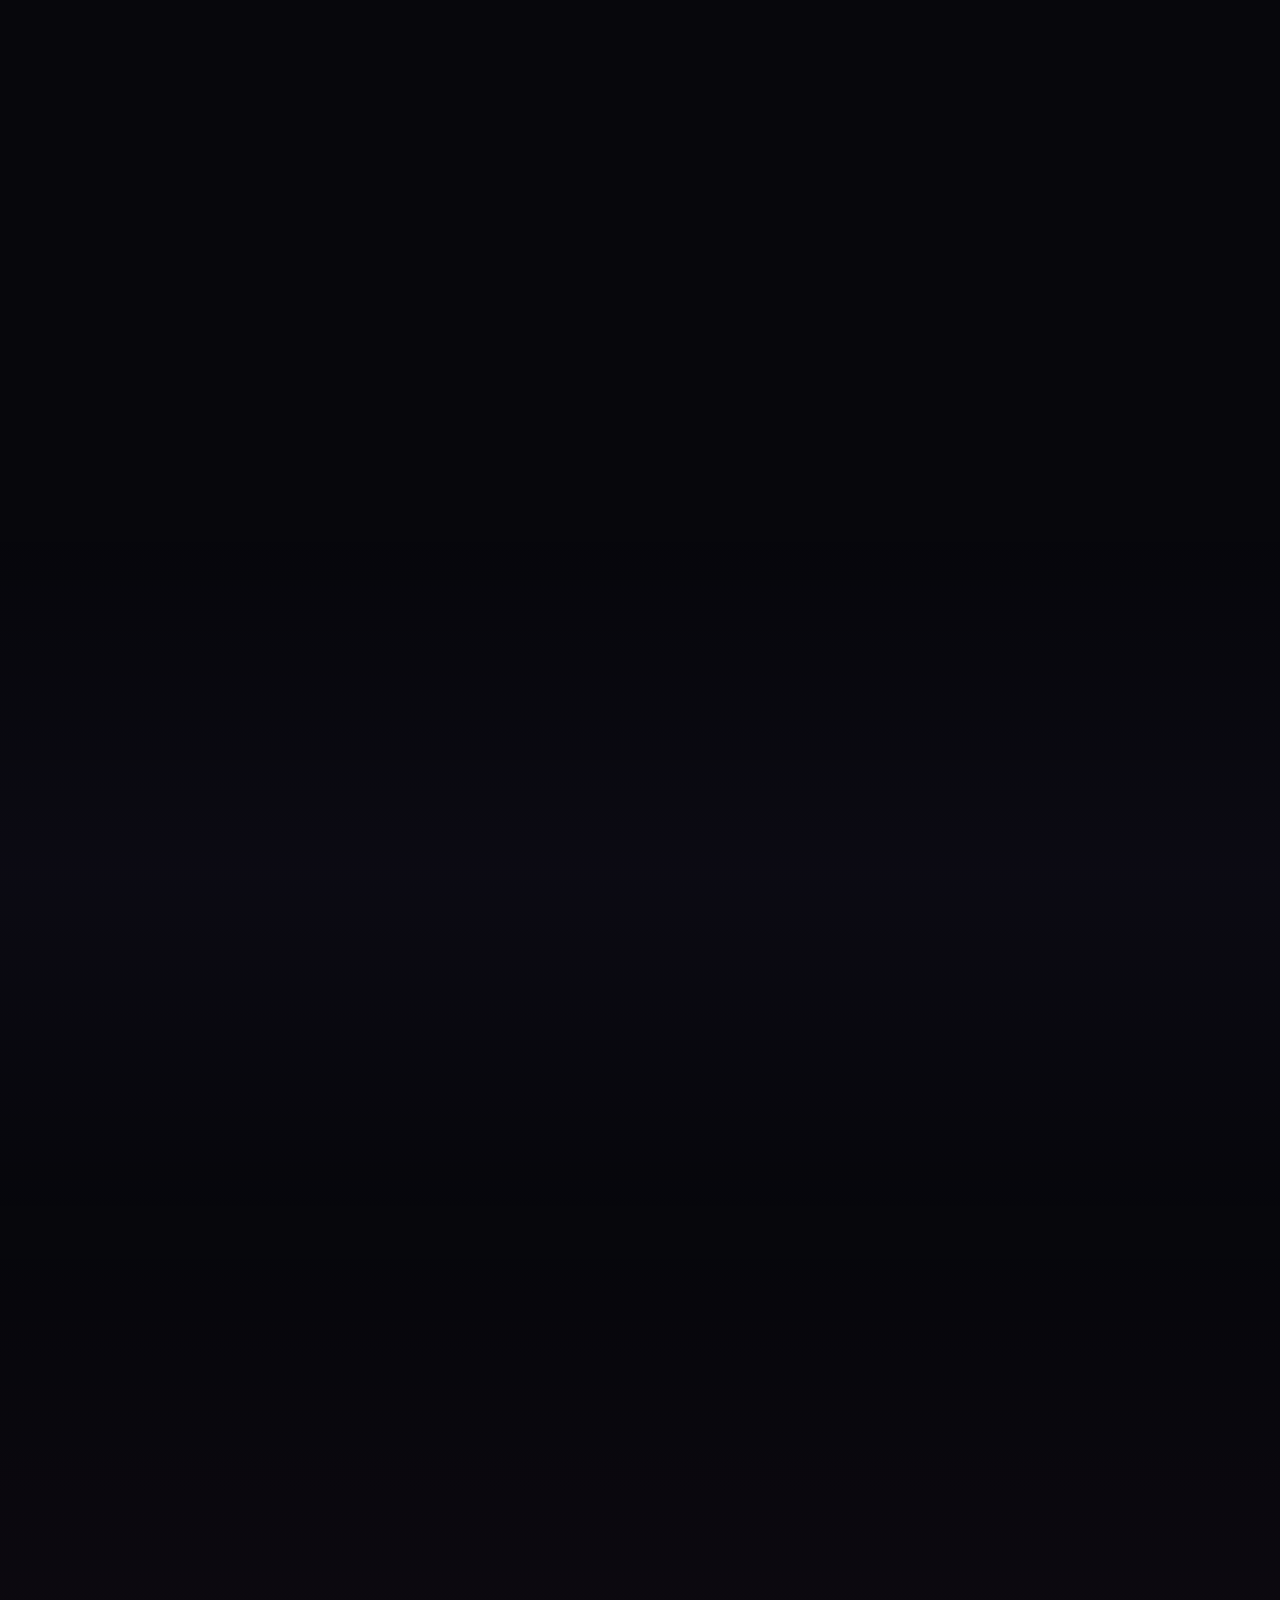
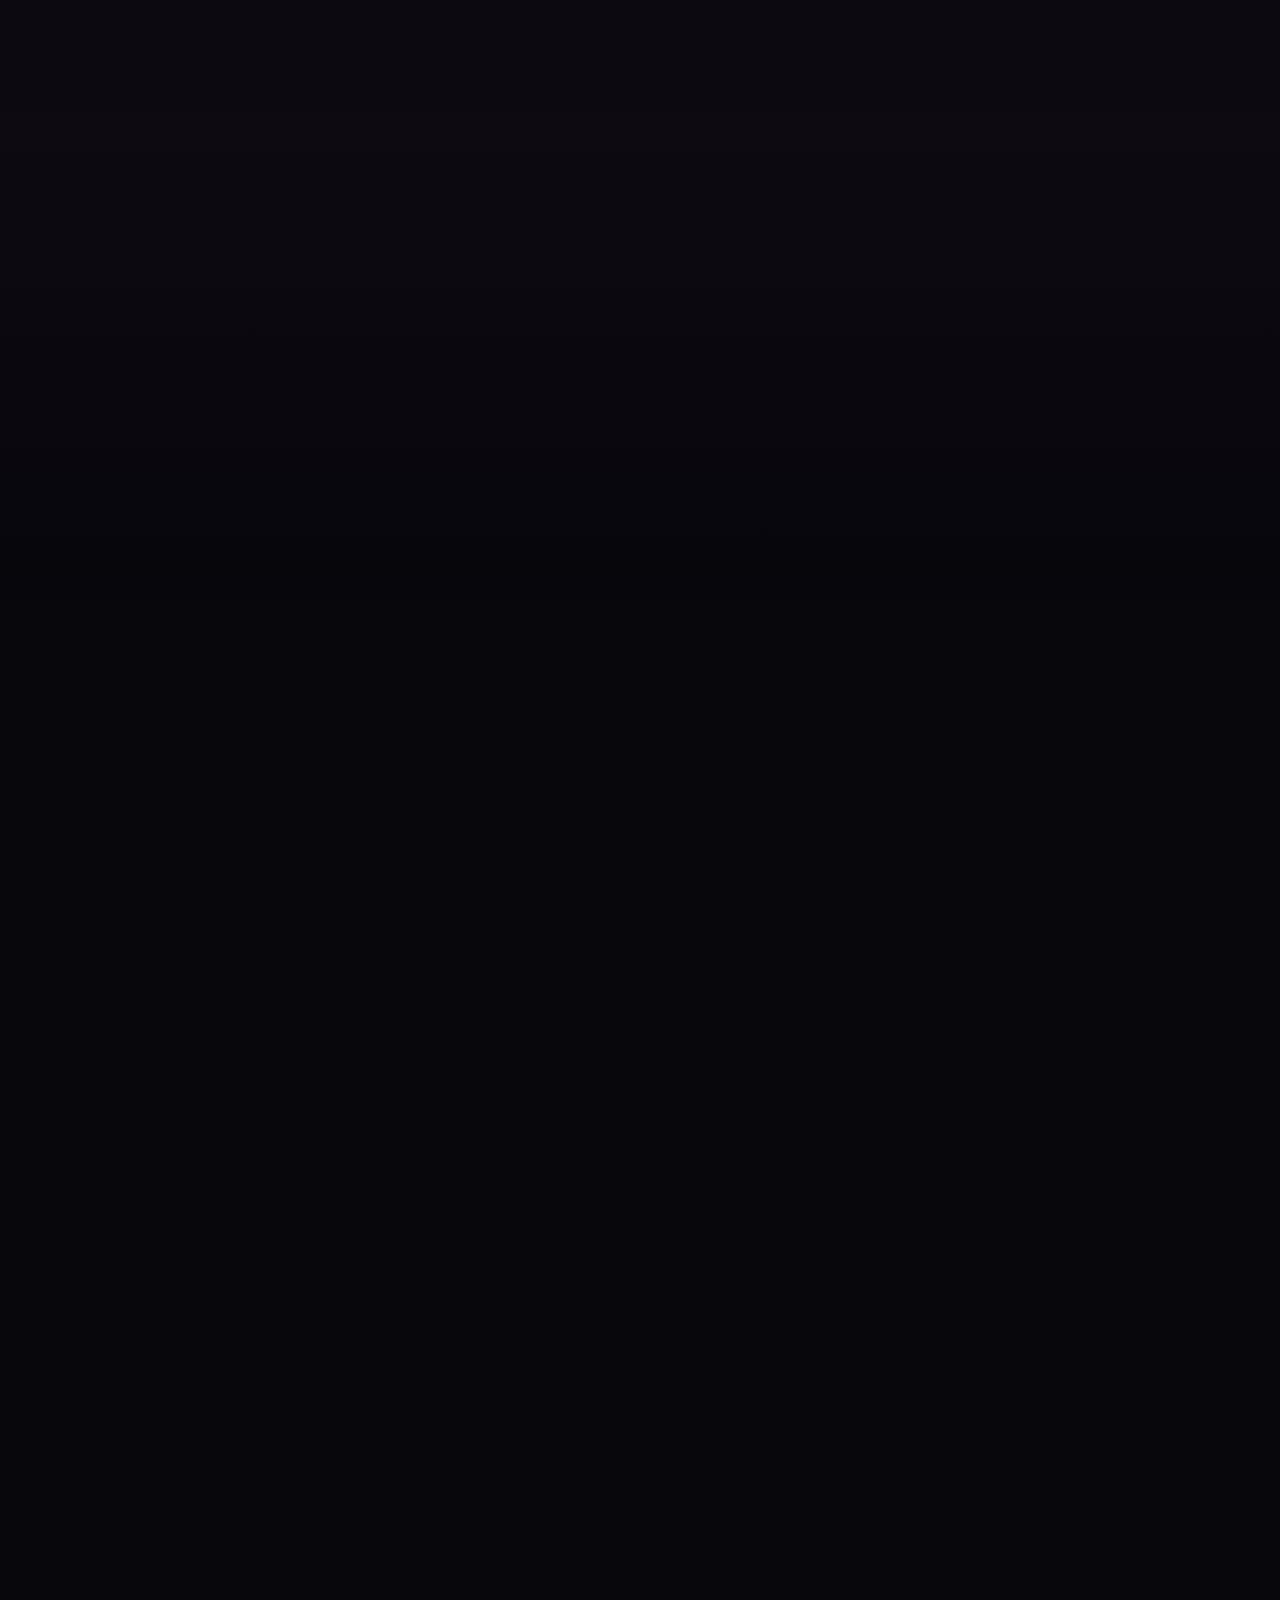
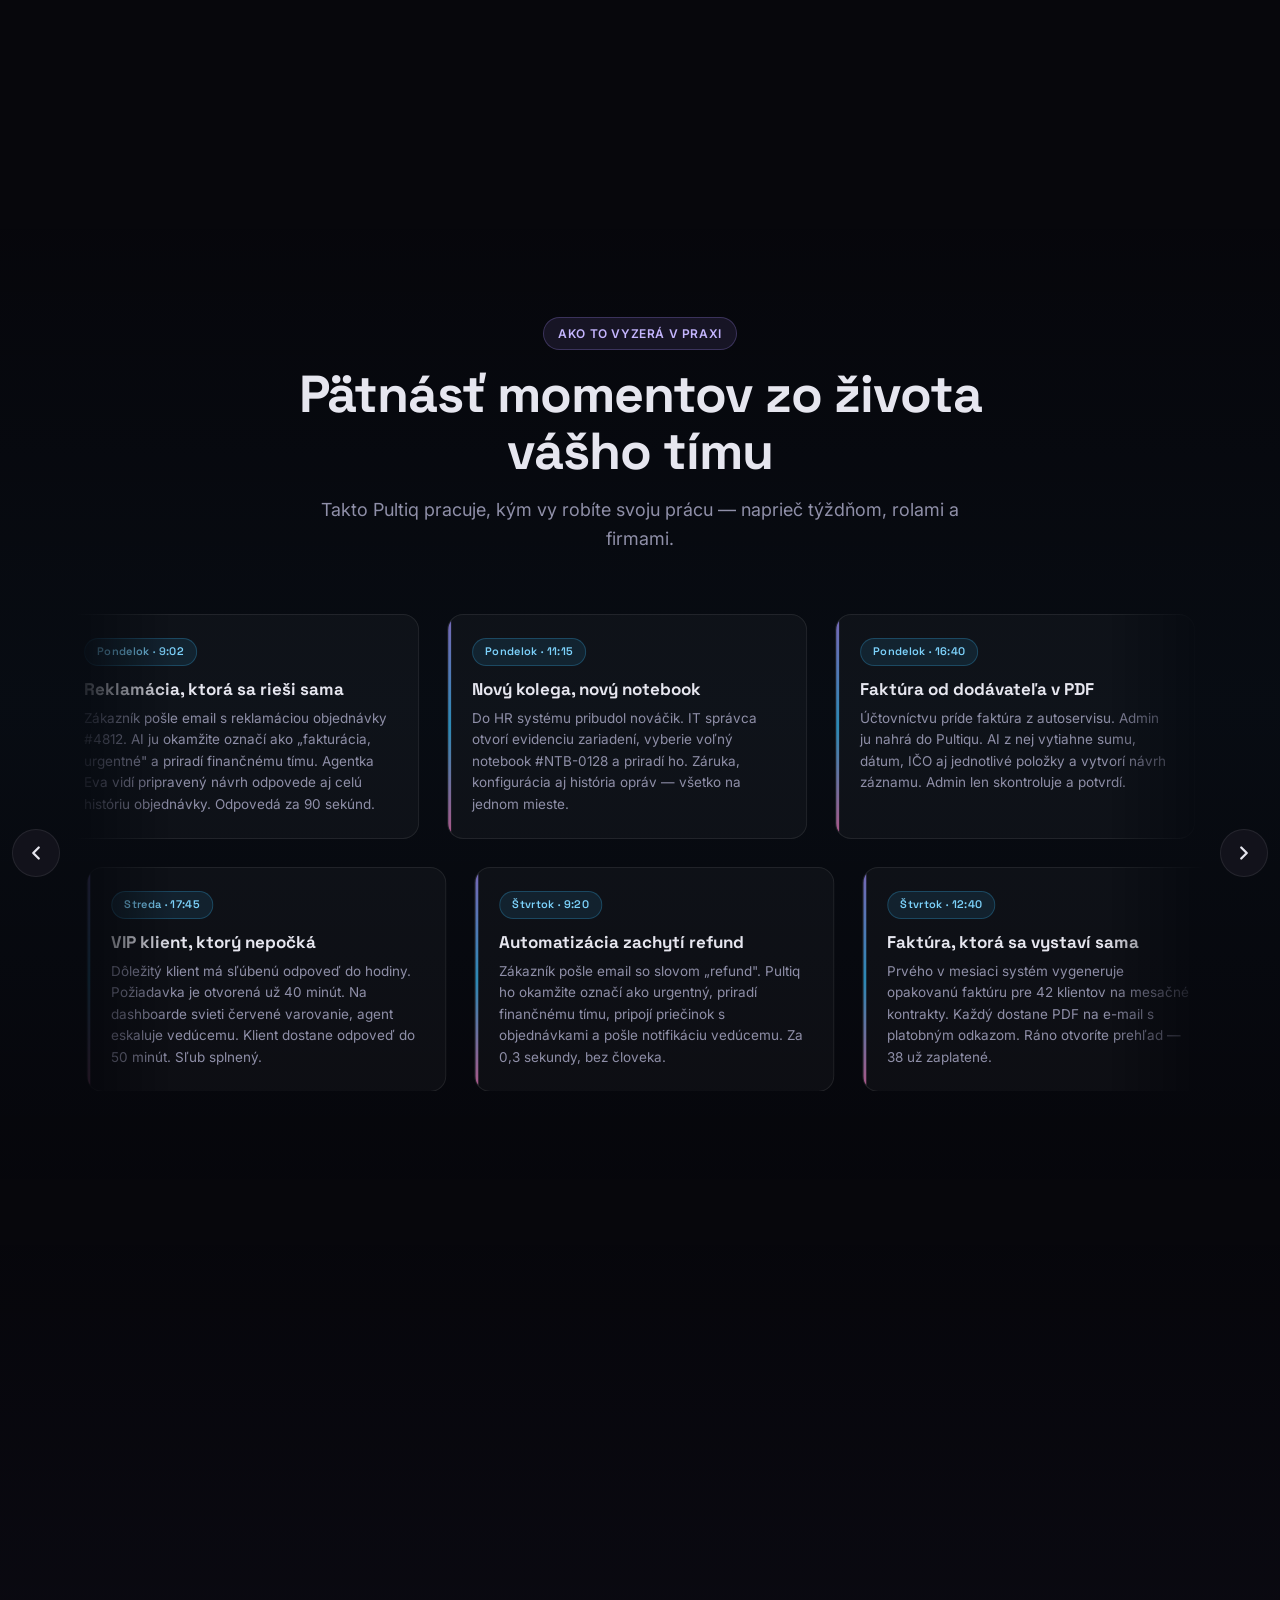
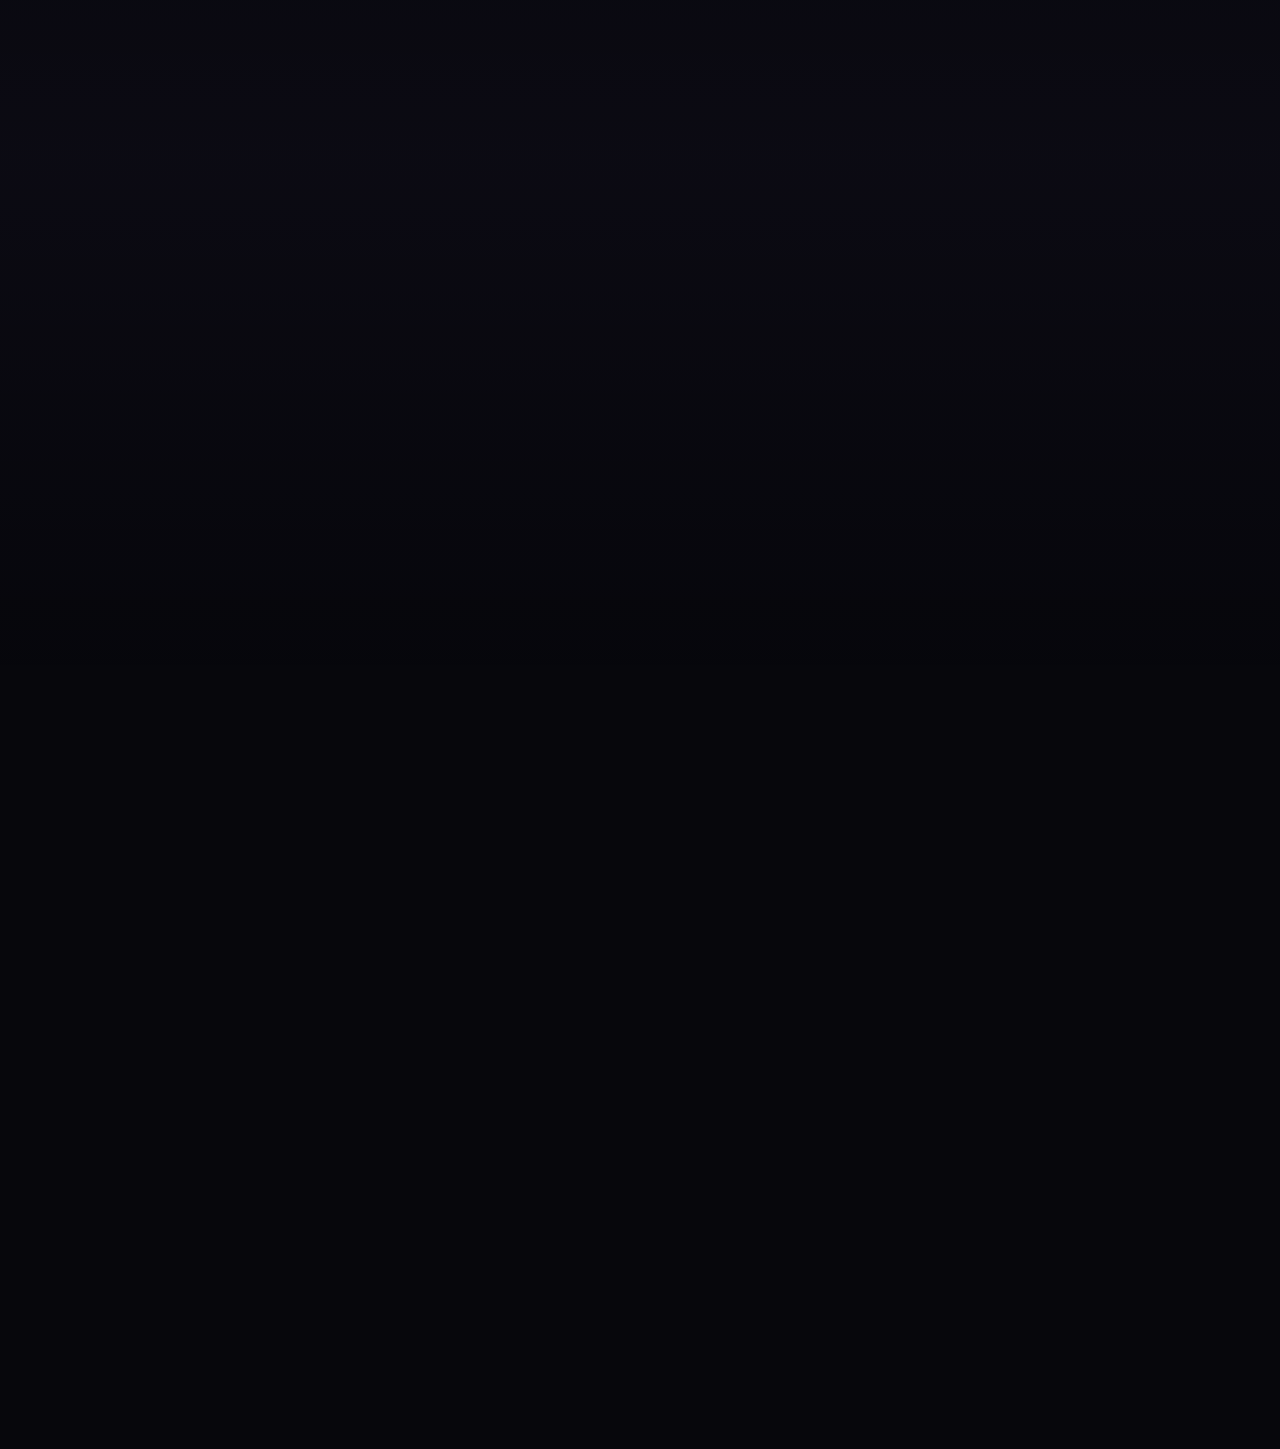
==== commit aea0ac7a: "Convert CTA section to newsletter signup" ====
--- a/index.html
+++ b/index.html
@@ -710,12 +710,13 @@
 <section class="cta-section" id="cta">
   <div class="container">
     <div class="cta-box reveal">
-      <h2>Pridajte sa do Open Bety</h2>
-      <p>Pultiq je teraz zdarma — zaregistrujte sa a buďte pri tom od začiatku.</p>
-      <form class="cta-form" onsubmit="event.preventDefault(); this.querySelector('button').innerText='Odoslané'">
+      <h2>Buďte v obraze</h2>
+      <p>Prihláste sa na odber noviniek — novinky z vývoja, tipy na produktivitu a info keď spustíme ďalšie funkcie. Žiadny spam, odhlásiť sa môžete kedykoľvek.</p>
+      <form class="cta-form" onsubmit="event.preventDefault(); this.querySelector('button').innerText='✓ Prihlásené'; this.querySelector('input').disabled=true">
         <input type="email" placeholder="vas@email.sk" required />
-        <button class="btn btn-primary" type="submit">Získať prístup</button>
+        <button class="btn btn-primary" type="submit">Prihlásiť na odber</button>
       </form>
+      <p class="cta-fine">Posielame max. raz za 2 týždne. Používame len na newsletter.</p>
     </div>
   </div>
 </section>
--- a/style.css
+++ b/style.css
@@ -790,6 +790,10 @@
   color:var(--text);font-size:15px;font-family:inherit;
 }
 .cta-form input:focus{outline:none;border-color:var(--primary)}
+.cta-form input:disabled{opacity:0.5;cursor:not-allowed}
+.cta-fine{
+  margin-top:16px;font-size:12px;color:var(--muted);opacity:0.75;
+}
 
 /* ========= FOOTER ========= */
 .footer{border-top:1px solid var(--border);padding:60px 0 24px;margin-top:40px}
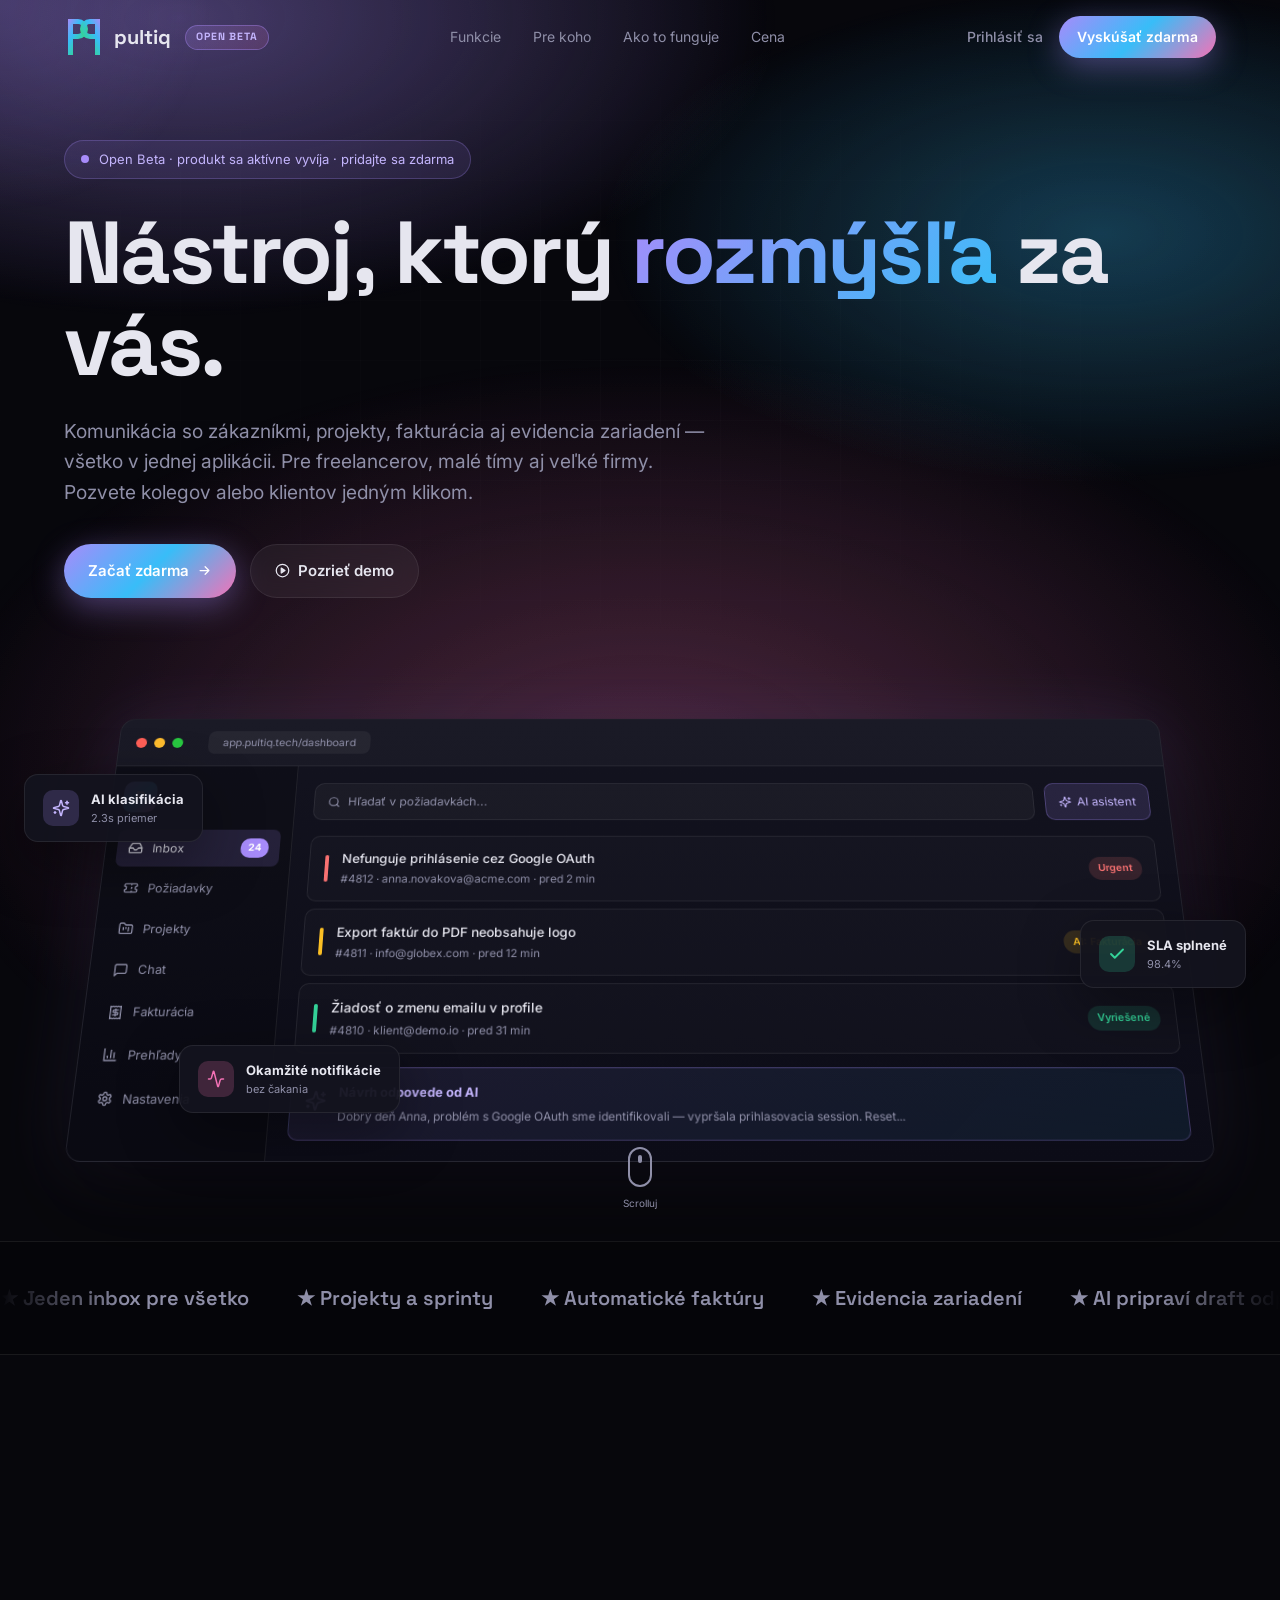
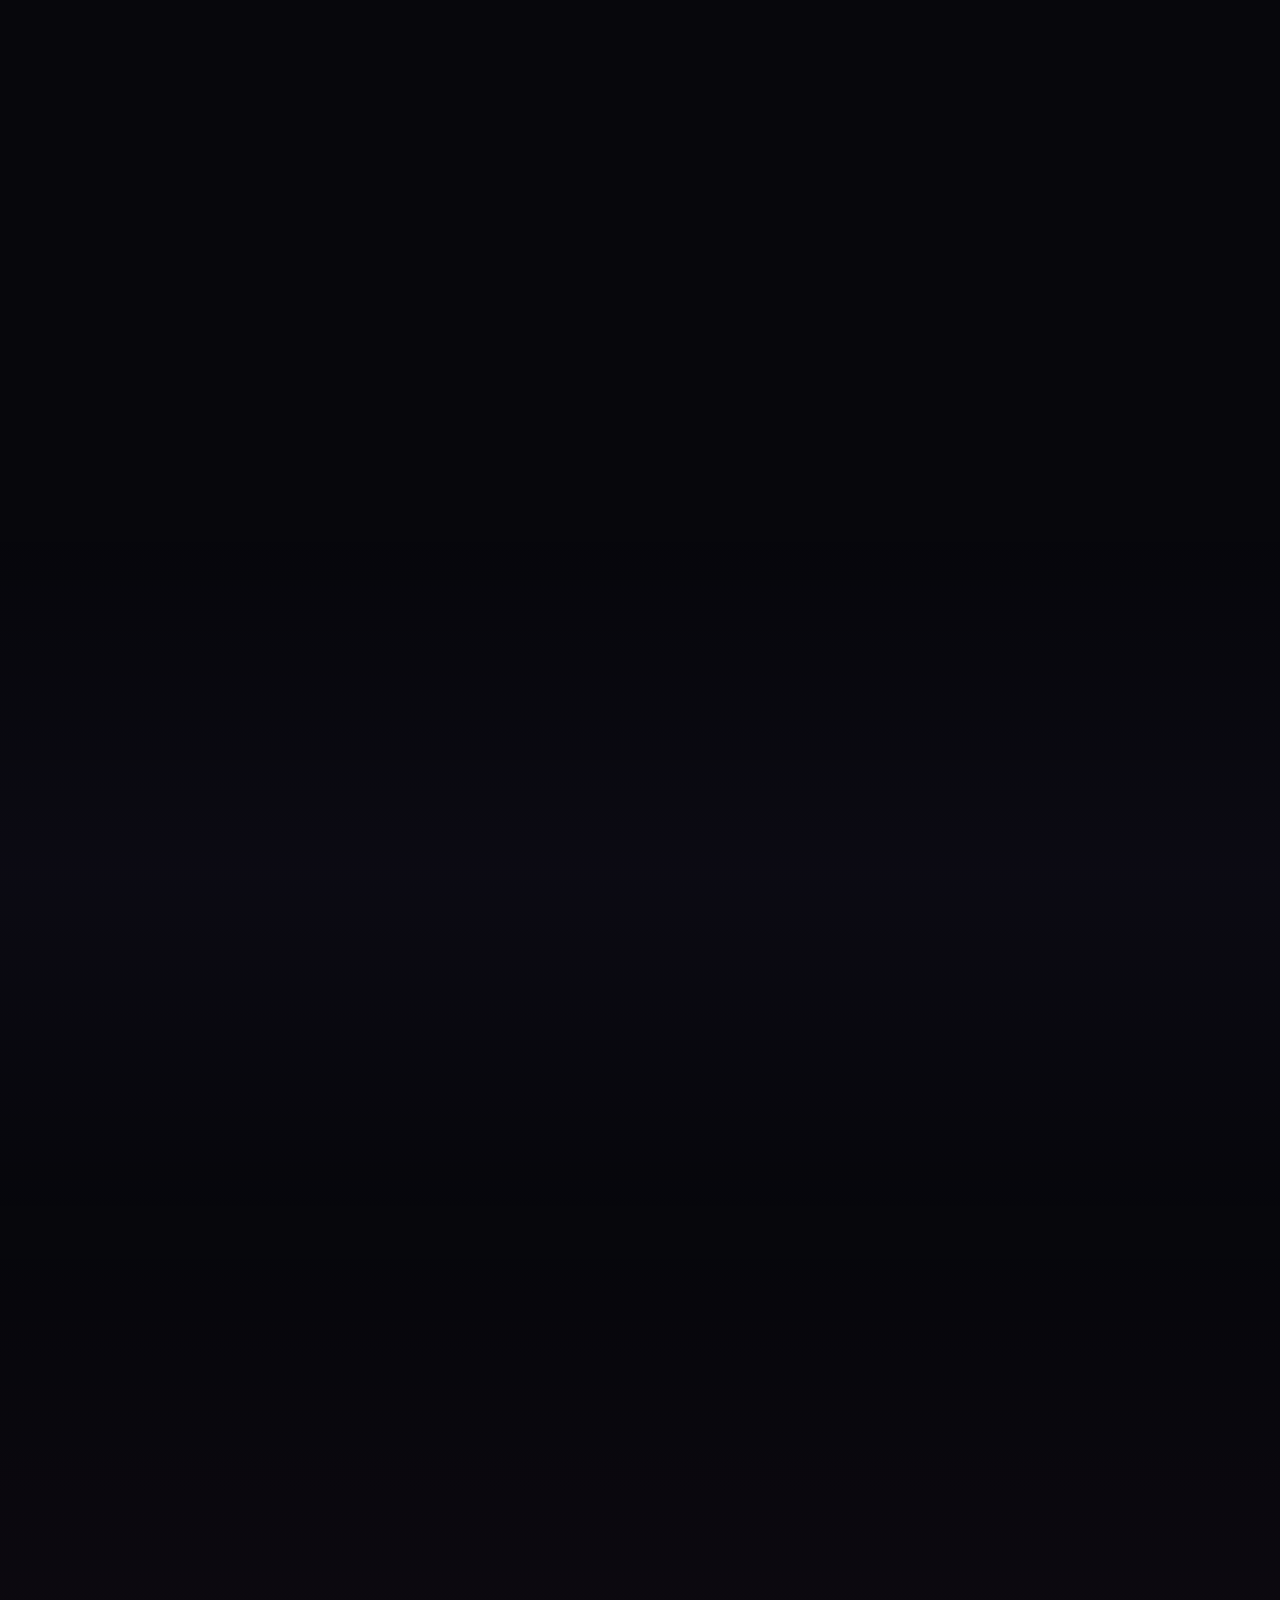
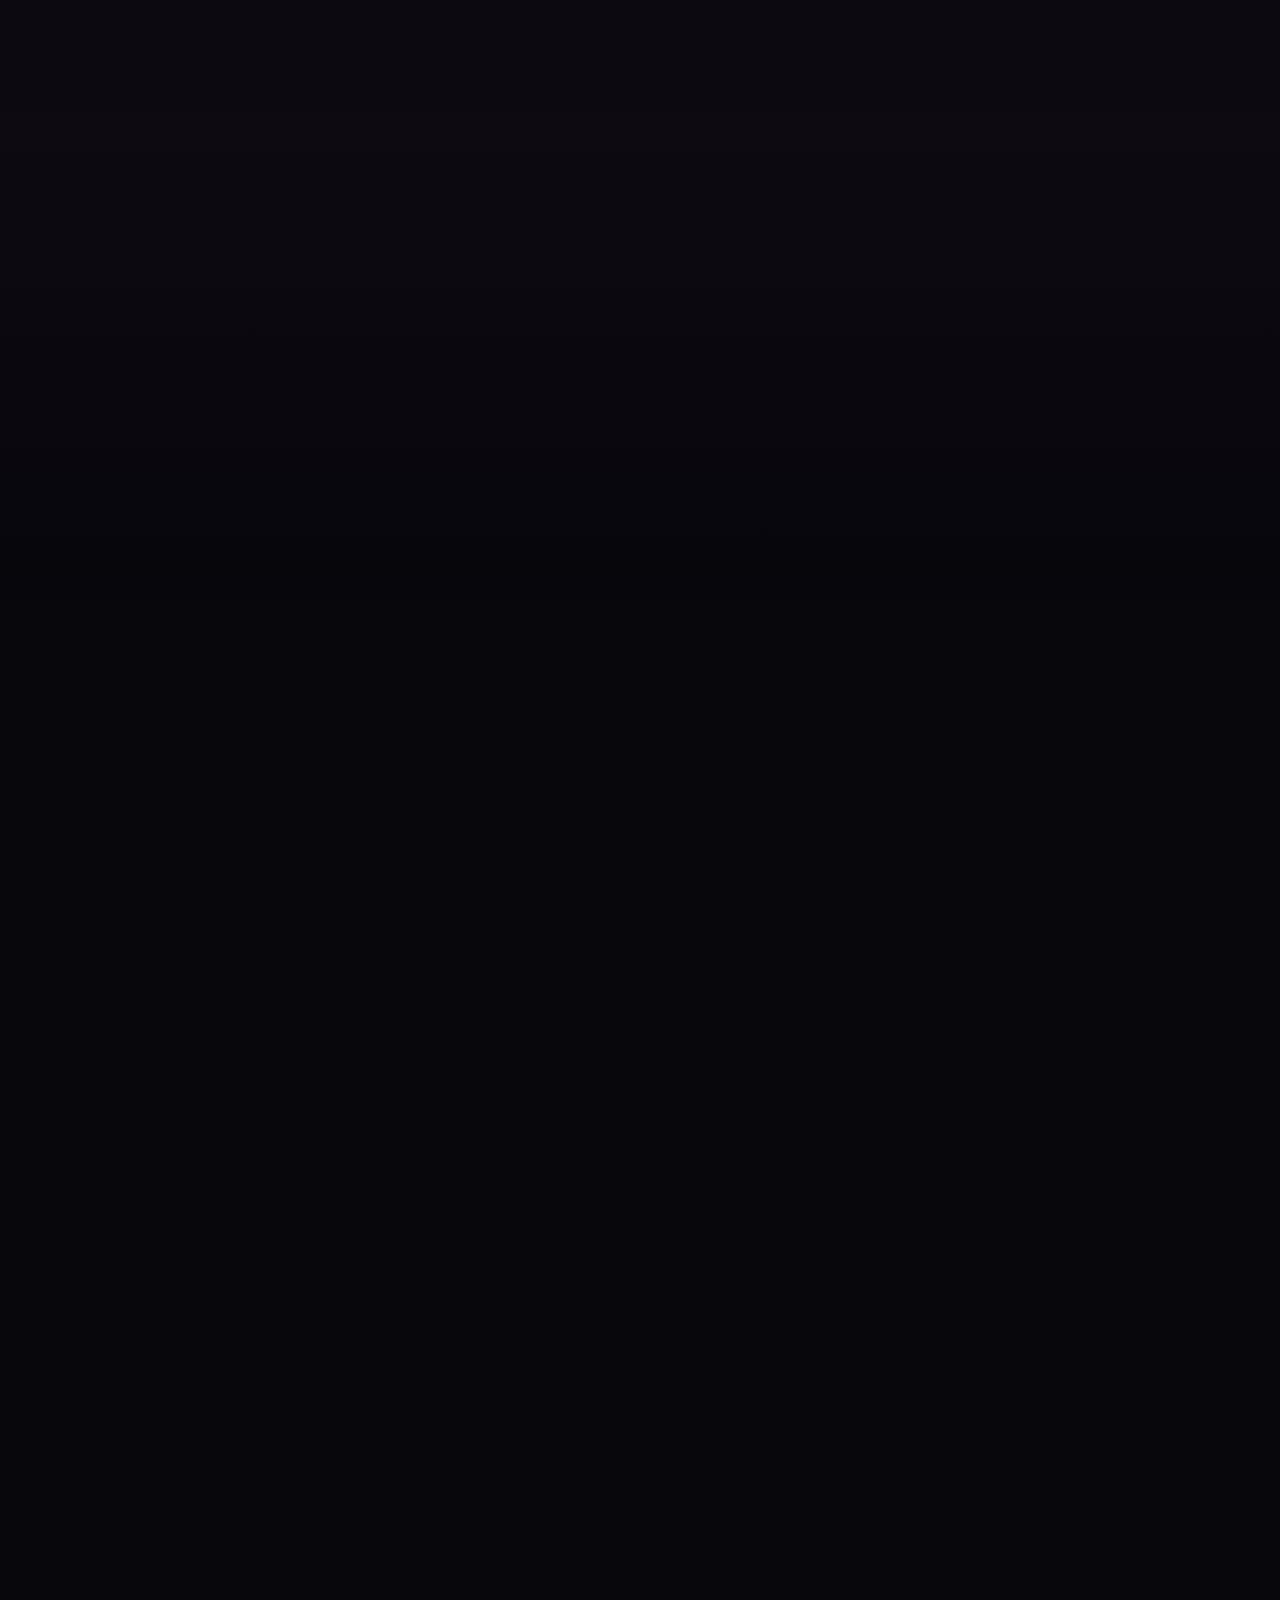
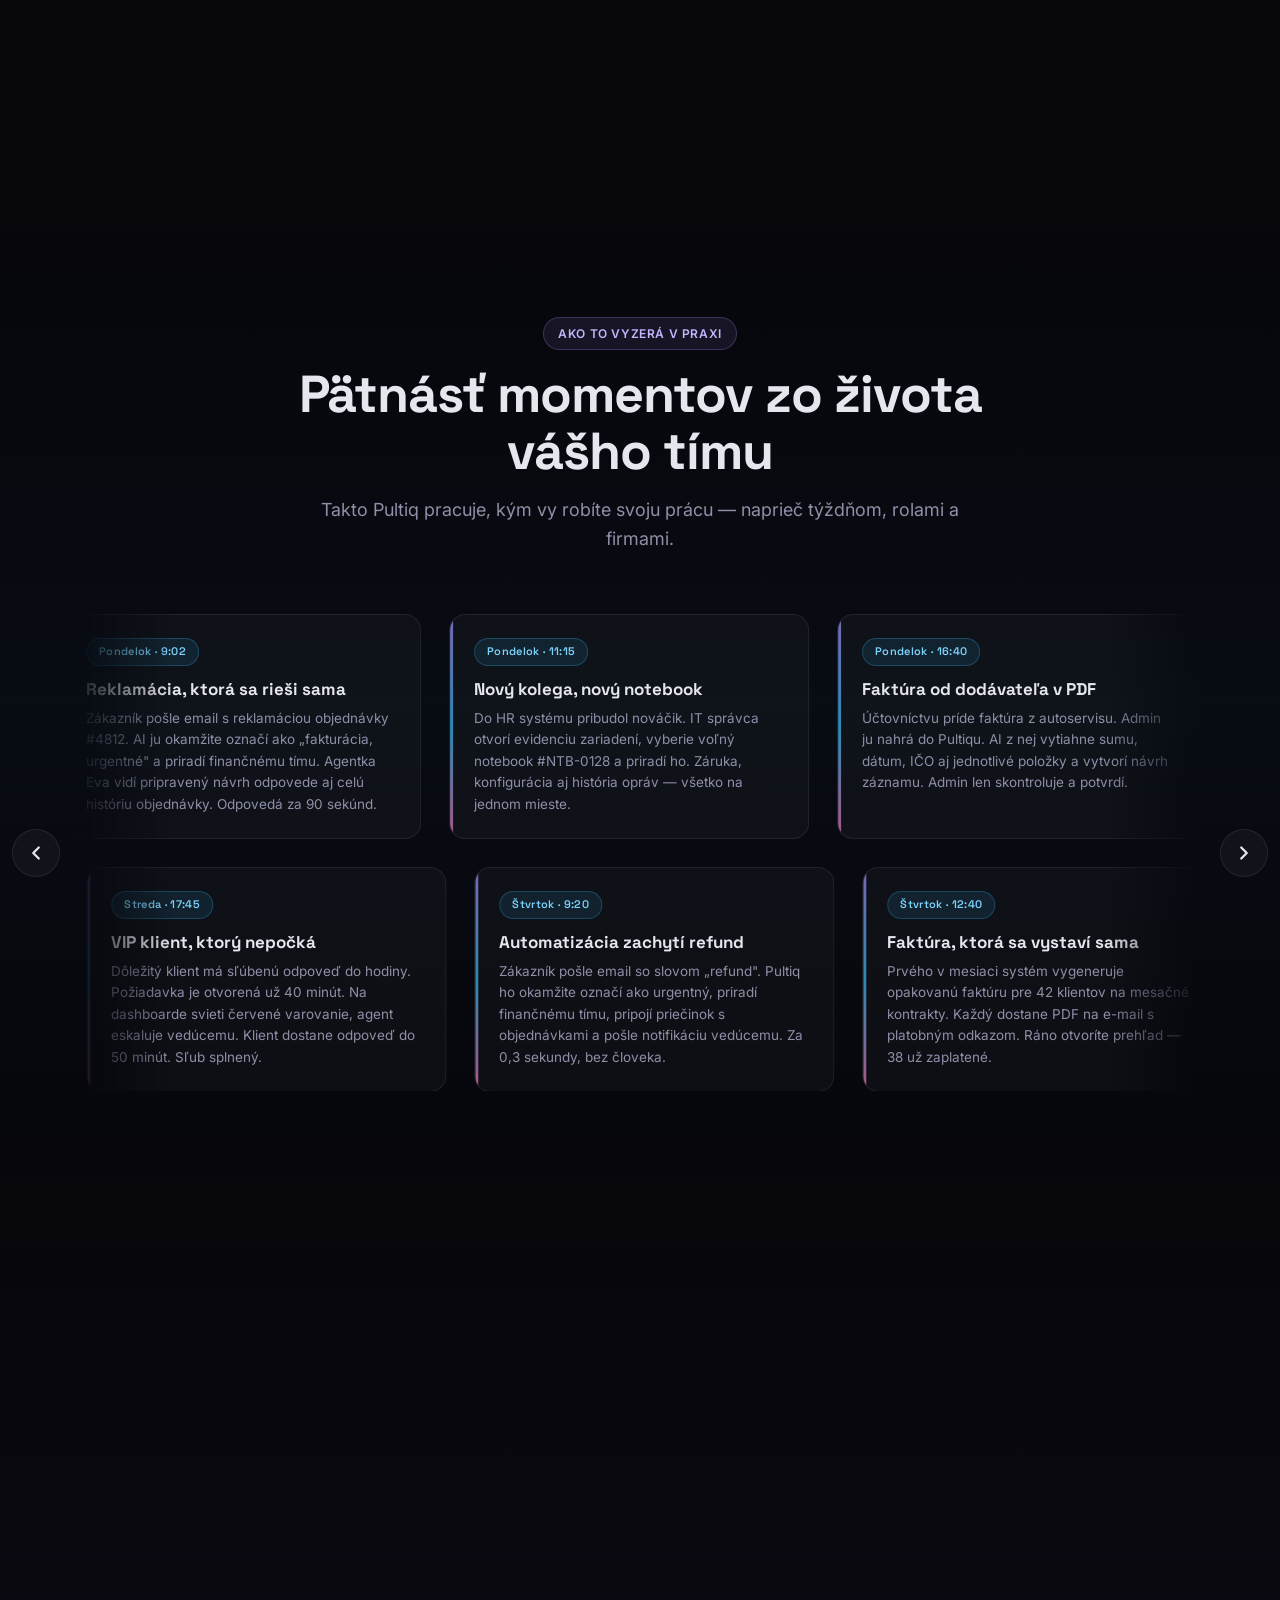
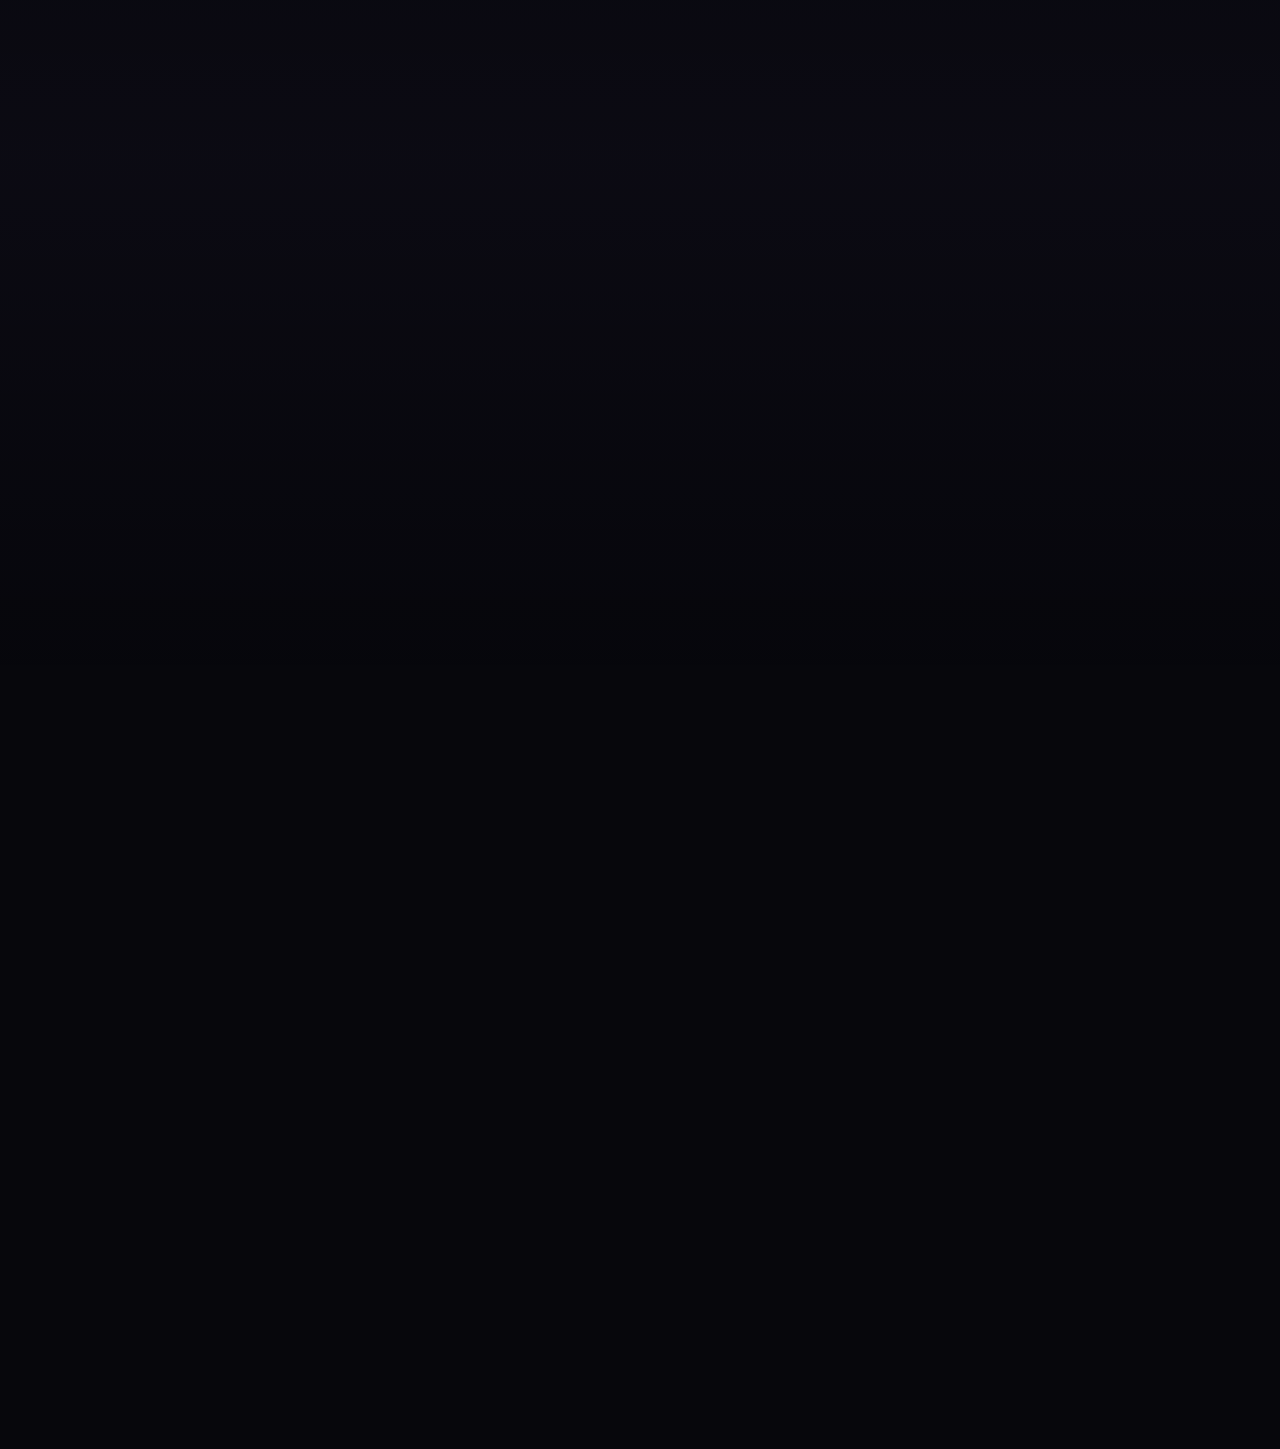
==== commit 4b12f8e8: "Remove 'Typické situácie' column from audience dropdowns" ====
--- a/index.html
+++ b/index.html
@@ -436,16 +436,6 @@
         </summary>
         <div class="strip-detail strip-detail-3">
           <div>
-            <h4>Typické situácie</h4>
-            <ul>
-              <li>Pracujete pre 3–5 klientov naraz a každý chce iný „status update"</li>
-              <li>Fakturujete podľa hodín, ale na konci mesiaca hľadáte, čo ste kedy robili</li>
-              <li>Klient sa pýta cez WhatsApp, e-mail, SMS — komunikácia je roztrhaná</li>
-              <li>Nemáte back-office tím, musíte všetko stihnúť sami</li>
-              <li>Pri veľkej zákazke strácate prehľad, čo je hotové a čo čaká</li>
-            </ul>
-          </div>
-          <div>
             <h4>Kľúčové funkcie pre vás</h4>
             <ul>
               <li><strong>Time tracking</strong> — stopky pri každej úlohe, časový log podľa projektov a klientov. Export do CSV.</li>
@@ -479,15 +469,6 @@
         </summary>
         <div class="strip-detail">
           <div>
-            <h4>Typické situácie</h4>
-            <ul>
-              <li>Zákazník pošle reklamáciu bez čísla objednávky — musíte ho dohľadávať</li>
-              <li>V sezóne vám príde 5× viac správ, tím sa v tom topí</li>
-              <li>Rovnaké otázky denne: „Kedy mi to príde?", „Ako vrátiť tovar?"</li>
-              <li>Tím nepozná celú históriu nákupov a správanie klienta</li>
-            </ul>
-          </div>
-          <div>
             <h4>Kľúčové funkcie pre vás</h4>
             <ul>
               <li><strong>AI triage agent</strong> — prichádzajúci e-mail zaradí do kategórie (doprava, reklamácia, fakturácia, technický problém), nastaví prioritu a priradí správnemu tímu.</li>
@@ -510,15 +491,6 @@
           <span class="strip-toggle" aria-hidden="true">+</span>
         </summary>
         <div class="strip-detail">
-          <div>
-            <h4>Typické situácie</h4>
-            <ul>
-              <li>Bug reporty chodia cez e-mail, Discord, Intercom — vývojári ich nevidia všetky</li>
-              <li>Klient pošle screenshot, podporák ho prepošle devovi, dev stratí kontext</li>
-              <li>Feature requesty nikde neevidujete, zákazník sa pýta „a kedy to bude?"</li>
-              <li>Onboarding nového klienta zaberie 3 dni klikania</li>
-            </ul>
-          </div>
           <div>
             <h4>Kľúčové funkcie pre vás</h4>
             <ul>
@@ -543,15 +515,6 @@
         </summary>
         <div class="strip-detail">
           <div>
-            <h4>Typické situácie</h4>
-            <ul>
-              <li>Sľúbili ste VIP klientovi odpoveď do 2h, v strese si nepamätáte kedy to začalo</li>
-              <li>Fakturujete podľa hodín, ale senior programátor zabúda písať timesheety</li>
-              <li>Klient chce reporty — zostavujete ich ručne v Exceli</li>
-              <li>V tíme sa mení zodpovednosť, niekto niekedy niečo niekomu odpíše</li>
-            </ul>
-          </div>
-          <div>
             <h4>Kľúčové funkcie pre vás</h4>
             <ul>
               <li><strong>SLA engine</strong> — každý klient má vlastnú politiku (response time, resolution time). Odpočítavanie s farebnými varovaniami, eskalácie pred breach.</li>
@@ -574,15 +537,6 @@
           <span class="strip-toggle" aria-hidden="true">+</span>
         </summary>
         <div class="strip-detail">
-          <div>
-            <h4>Typické situácie</h4>
-            <ul>
-              <li>Kolegovia píšu „nefunguje mi internet" priamo do Slacku, čo nikto nezaeviduje</li>
-              <li>Neviete, kto má aký notebook a kedy končí záruka</li>
-              <li>Pri príchode nového zamestnanca bežíte cez 5 tabuliek</li>
-              <li>Nikto nevie, koľko požiadaviek IT tím za mesiac vyriešil</li>
-            </ul>
-          </div>
           <div>
             <h4>Kľúčové funkcie pre vás</h4>
             <ul>
--- a/style.css
+++ b/style.css
@@ -552,12 +552,12 @@
 .audience-strip[open] .strip-toggle{transform:rotate(45deg)}
 .strip-detail{
   padding:4px 28px 28px 28px;
-  display:grid;grid-template-columns:1fr 1fr;gap:32px;
+  display:grid;grid-template-columns:1fr;gap:32px;
   border-top:1px dashed var(--border);
   margin:0 0 0 0;
   padding-top:24px;
 }
-.strip-detail.strip-detail-3{grid-template-columns:1fr 1fr 1.25fr}
+.strip-detail.strip-detail-3{grid-template-columns:1fr 1.15fr}
 .strip-detail-highlight{
   padding:20px 22px;border-radius:14px;
   background:linear-gradient(135deg,rgba(167,139,250,0.08),rgba(236,72,153,0.05));
@@ -568,7 +568,7 @@
 .strip-detail-highlight li strong{color:var(--text);font-weight:600}
 .strip-detail-highlight li{font-size:13px}
 @media(max-width:1100px){
-  .strip-detail.strip-detail-3{grid-template-columns:1fr 1fr}
+  .strip-detail.strip-detail-3{grid-template-columns:1fr}
   .strip-detail-highlight{grid-column:1/-1}
 }
 .strip-detail h4{
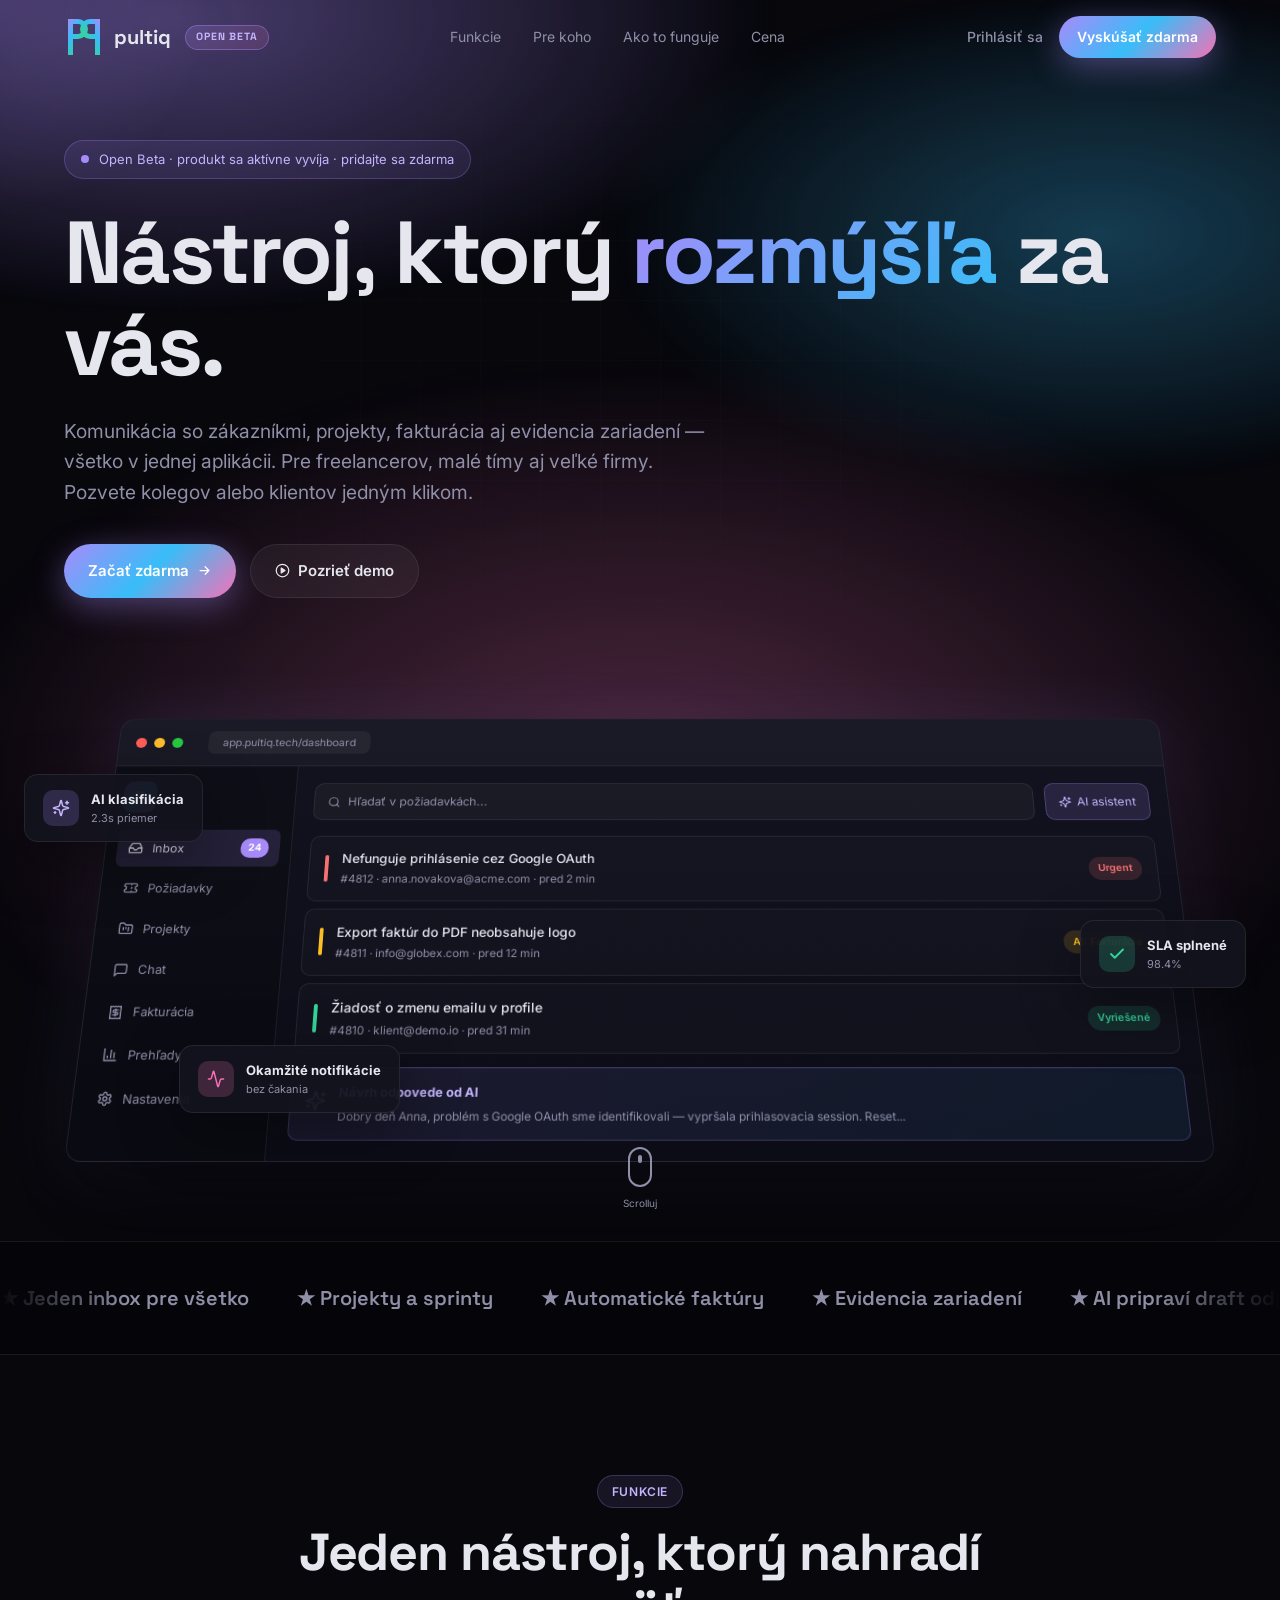
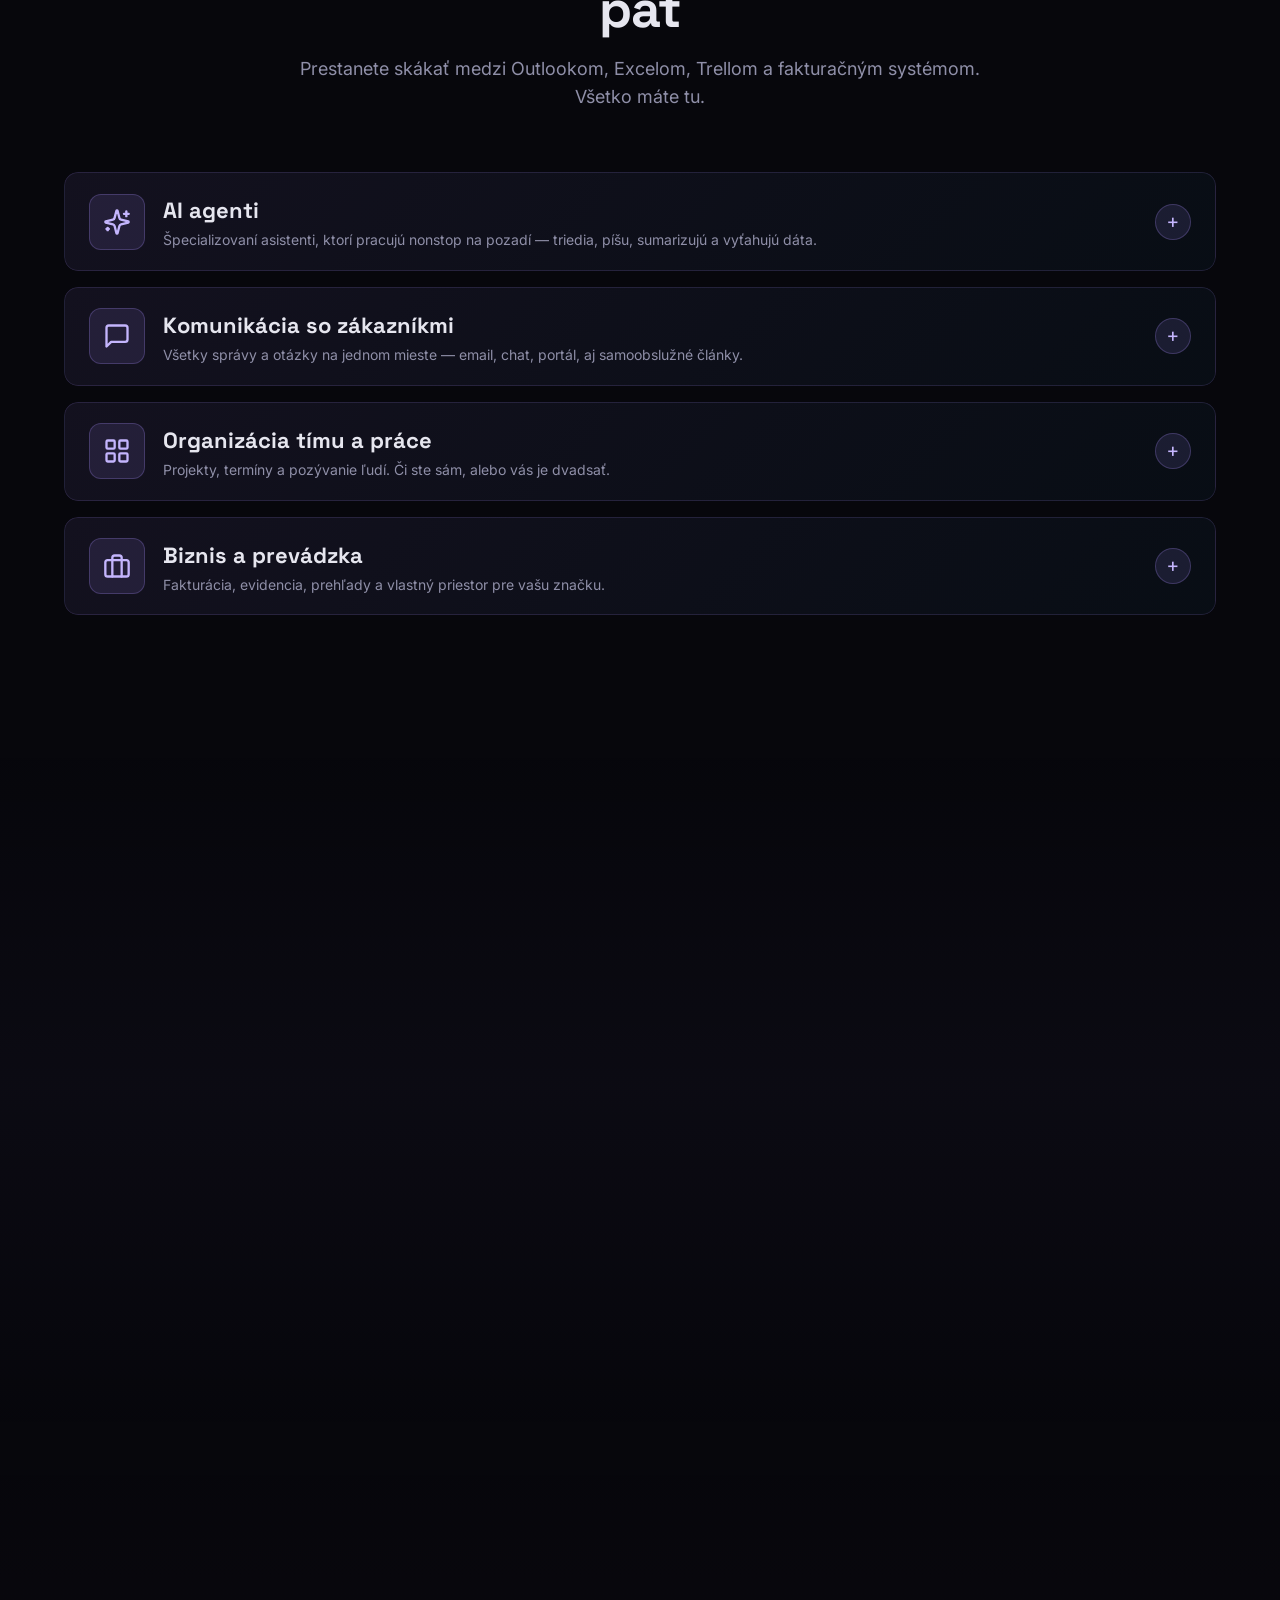
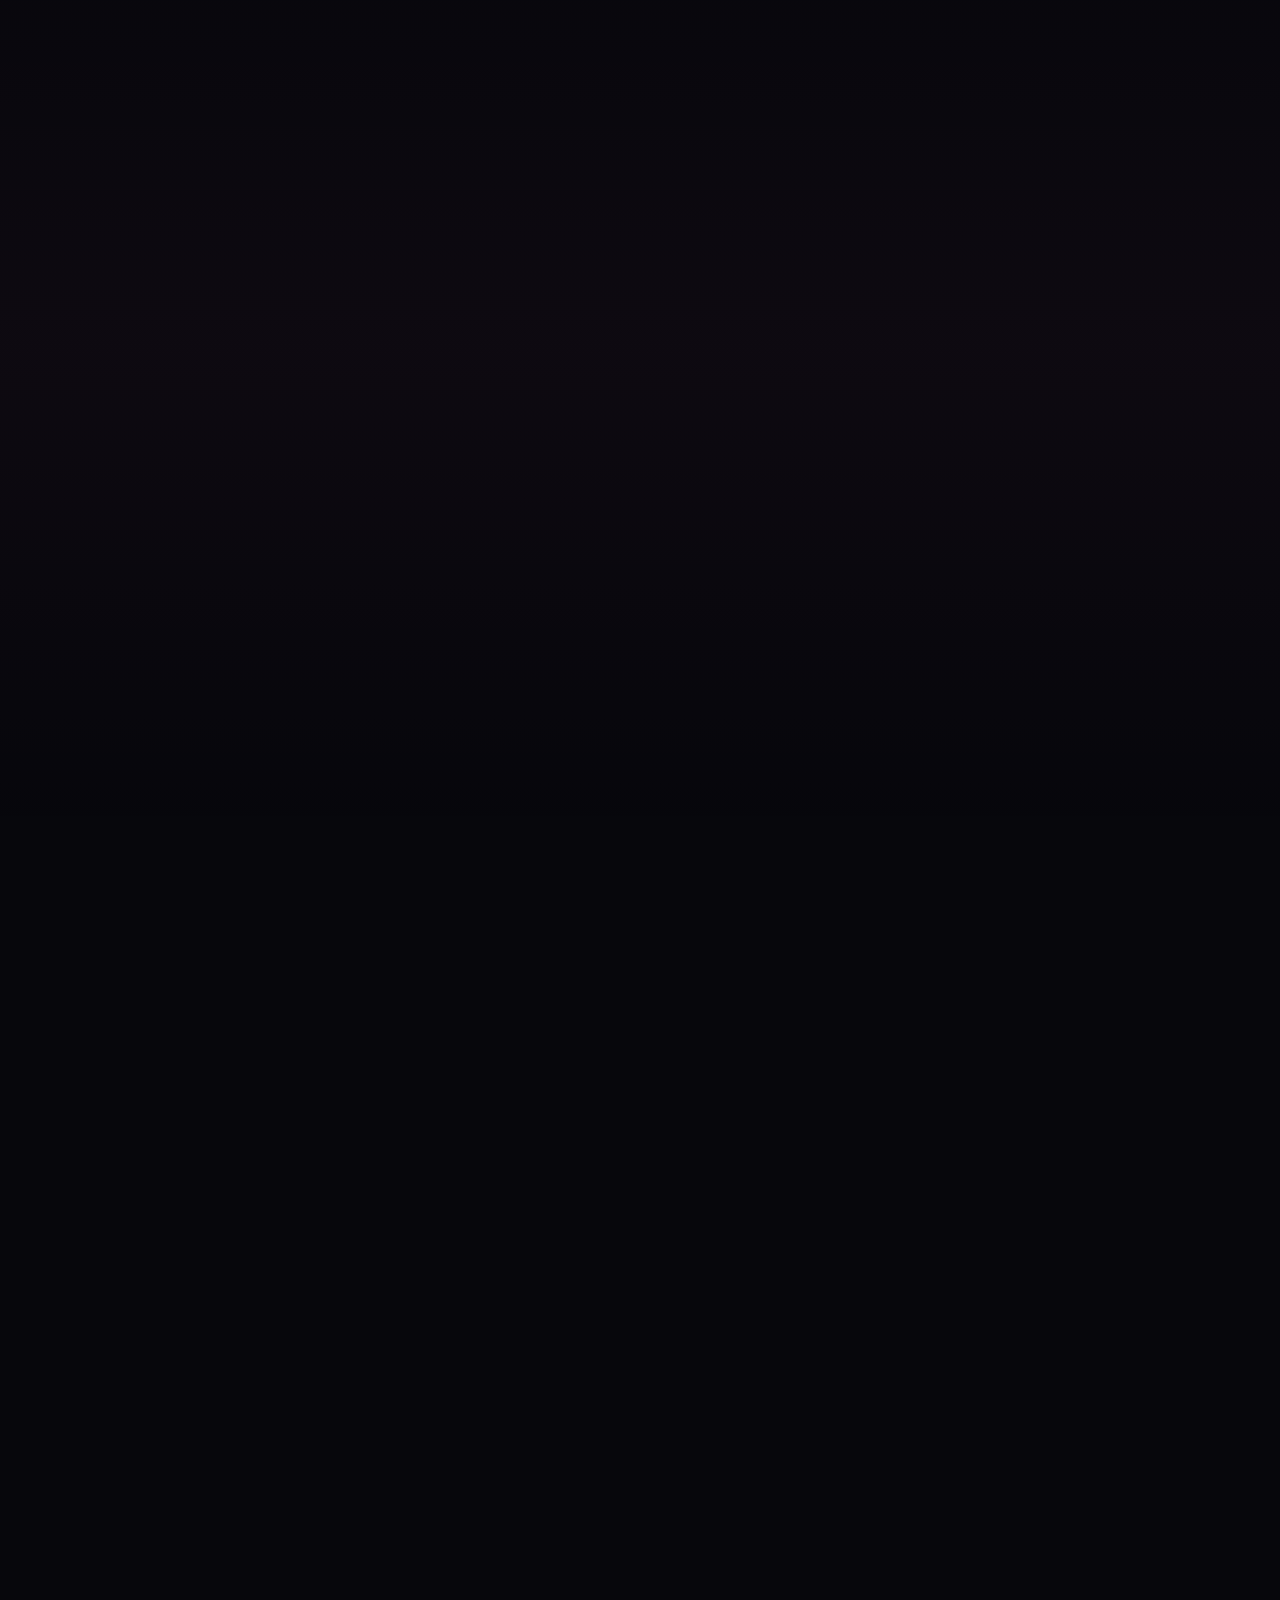
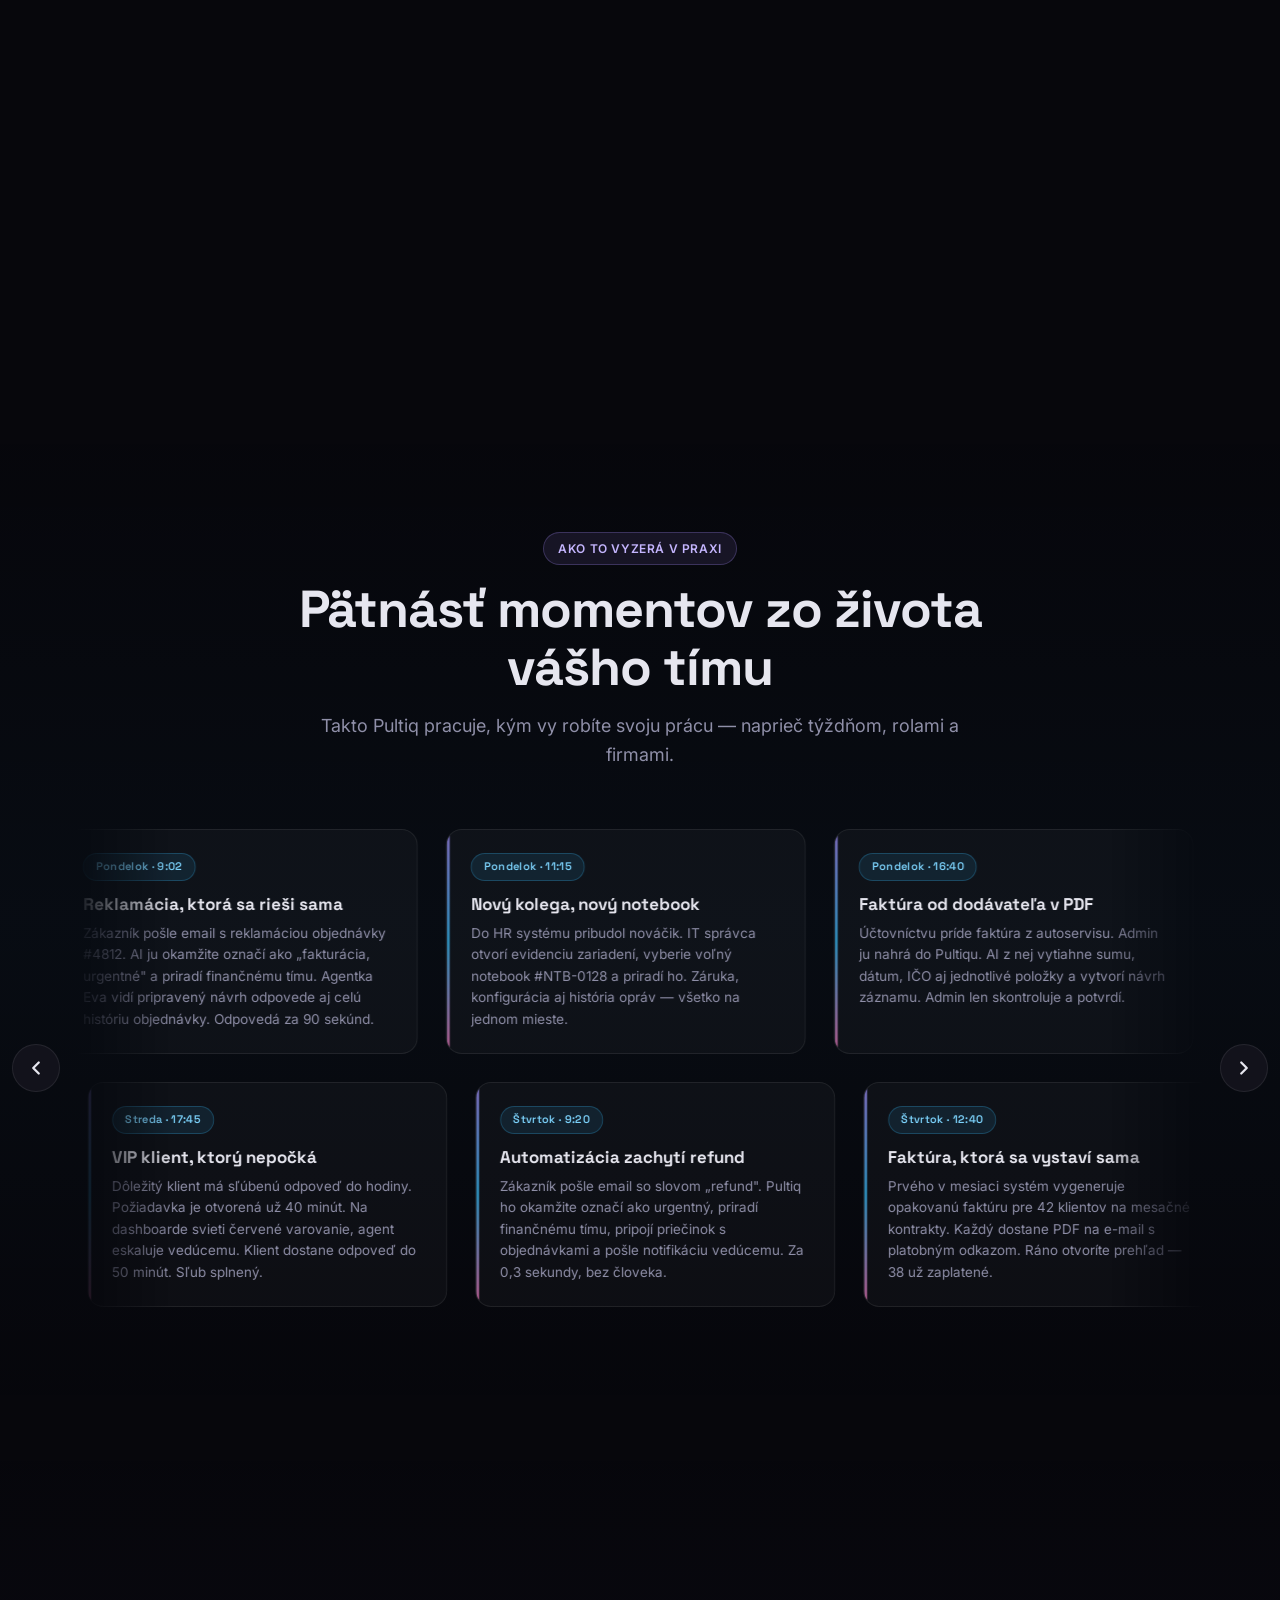
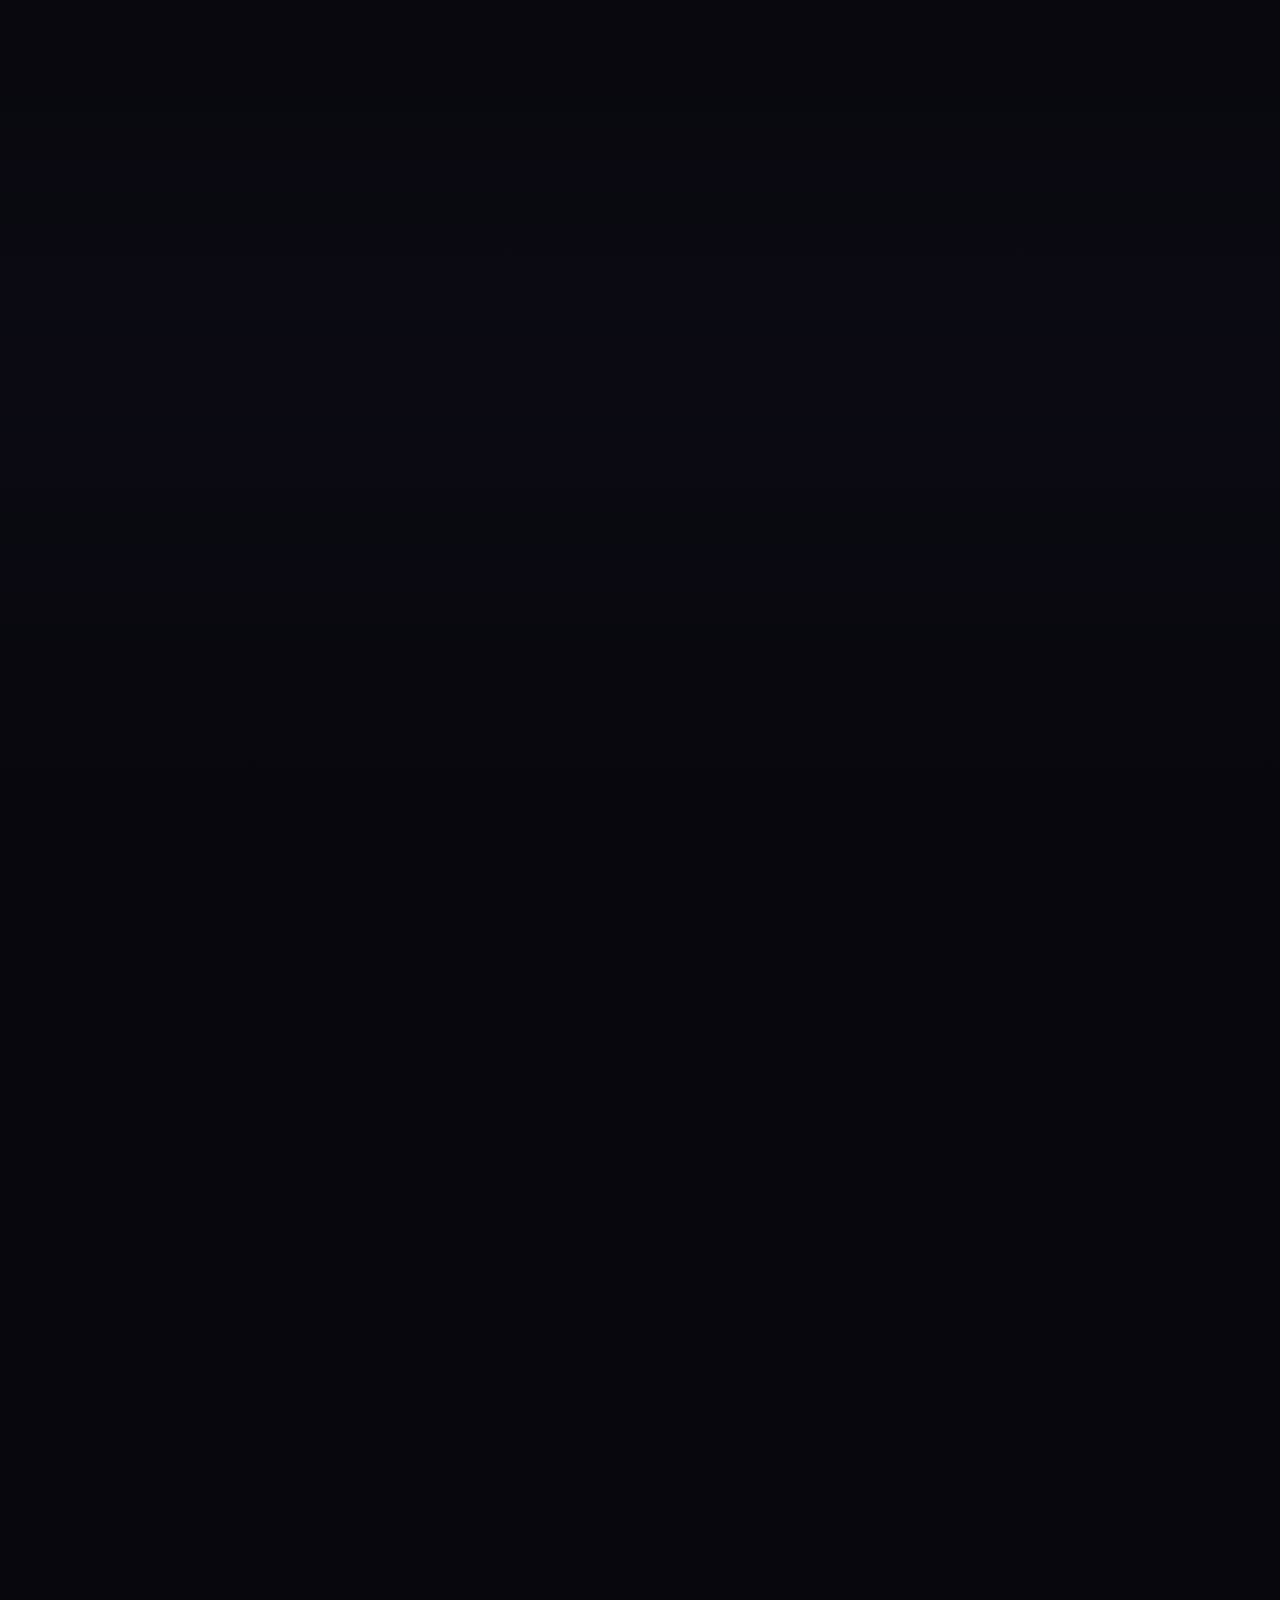
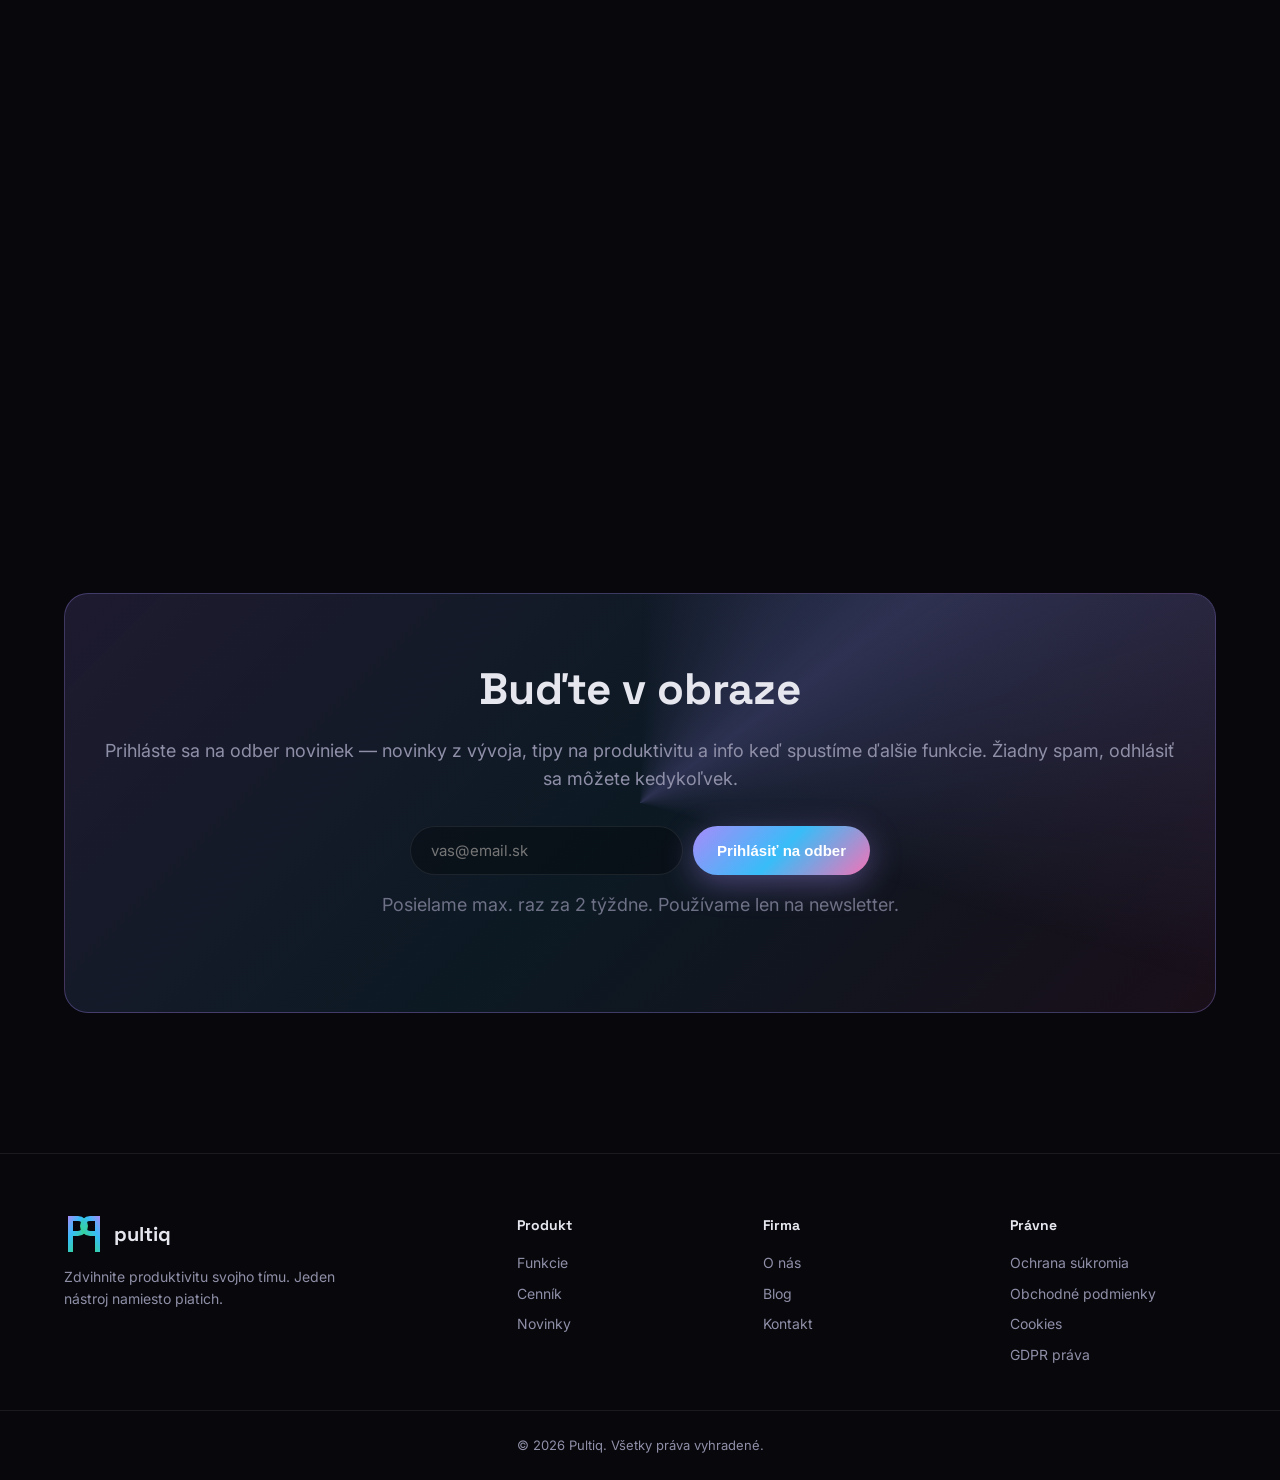
==== commit 946c8e10: "Add SEO (OG, JSON-LD), legal pages (privacy, terms, cookies, GDPR), robots.txt, sitemap.xml, llms.tx" ====
--- a/index.html
+++ b/index.html
@@ -3,13 +3,168 @@
 <head>
 <meta charset="UTF-8" />
 <meta name="viewport" content="width=device-width, initial-scale=1.0" />
-<title>Pultiq — Zdvihnite produktivitu svojho tímu</title>
-<meta name="description" content="Pultiq zjednodušuje komunikáciu so zákazníkmi, projekty, fakturáciu aj evidenciu zariadení — všetko v jednej aplikácii, s AI asistentom." />
+<title>Pultiq — AI helpdesk, projekty, fakturácia a evidencia zariadení v jednom | Open Beta zdarma</title>
+<meta name="description" content="Pultiq nahrádza helpdesk, projektový manažér, CRM, fakturačný systém a evidenciu zariadení jedinou aplikáciou. AI agenti triedia požiadavky, píšu odpovede a extrahujú dáta z PDF. Pre freelancerov, e-shopy, SaaS firmy, agentúry aj interné IT. Slovenčina, Čeština, Angličtina, Nemčina. Open beta zdarma." />
+<meta name="keywords" content="helpdesk, ticketing systém, AI asistent, zákaznícka podpora, projektový manažér, fakturácia, CRM, Slovensko, slovenský helpdesk, multi-tenant SaaS, live chat, SLA, knowledge base, asset management, time tracking" />
+<meta name="author" content="Pultiq" />
+<meta name="robots" content="index, follow, max-snippet:-1, max-image-preview:large, max-video-preview:-1" />
+<link rel="canonical" href="https://www.pultiq.tech/" />
+
+<!-- Open Graph -->
+<meta property="og:type" content="website" />
+<meta property="og:site_name" content="Pultiq" />
+<meta property="og:url" content="https://www.pultiq.tech/" />
+<meta property="og:title" content="Pultiq — AI nástroj, ktorý nahradí 5 iných" />
+<meta property="og:description" content="Helpdesk s AI agentmi, projekty, fakturácia aj evidencia zariadení v jednej aplikácii. Pre freelancerov, e-shopy, SaaS aj firmy. Open beta zdarma." />
+<meta property="og:image" content="https://www.pultiq.tech/favicon.svg" />
+<meta property="og:locale" content="sk_SK" />
+<meta property="og:locale:alternate" content="cs_CZ" />
+<meta property="og:locale:alternate" content="en_US" />
+<meta property="og:locale:alternate" content="de_DE" />
+
+<!-- Twitter -->
+<meta name="twitter:card" content="summary_large_image" />
+<meta name="twitter:title" content="Pultiq — AI nástroj, ktorý nahradí 5 iných" />
+<meta name="twitter:description" content="Helpdesk s AI agentmi, projekty, fakturácia, evidencia zariadení. Open beta zdarma." />
+<meta name="twitter:image" content="https://www.pultiq.tech/favicon.svg" />
+
+<!-- Theme / PWA-ish -->
+<meta name="theme-color" content="#07070c" />
+<meta name="color-scheme" content="dark" />
+
 <link rel="preconnect" href="https://fonts.googleapis.com">
 <link rel="preconnect" href="https://fonts.gstatic.com" crossorigin>
 <link href="https://fonts.googleapis.com/css2?family=Inter:wght@300;400;500;600;700;800;900&family=Space+Grotesk:wght@400;500;700&display=swap" rel="stylesheet">
 <link rel="icon" type="image/svg+xml" href="favicon.svg" />
 <link rel="stylesheet" href="style.css" />
+
+<!-- JSON-LD: Organization + SoftwareApplication + FAQPage -->
+<script type="application/ld+json">
+{
+  "@context": "https://schema.org",
+  "@graph": [
+    {
+      "@type": "Organization",
+      "@id": "https://www.pultiq.tech/#organization",
+      "name": "Pultiq",
+      "url": "https://www.pultiq.tech/",
+      "logo": {
+        "@type": "ImageObject",
+        "url": "https://www.pultiq.tech/favicon.svg",
+        "width": 360,
+        "height": 360
+      },
+      "description": "Pultiq je AI platforma pre zákaznícku komunikáciu, projekty, fakturáciu a evidenciu zariadení.",
+      "foundingDate": "2026",
+      "areaServed": ["SK", "CZ", "AT", "DE", "EU"],
+      "availableLanguage": ["sk", "cs", "en", "de"],
+      "contactPoint": {
+        "@type": "ContactPoint",
+        "contactType": "customer support",
+        "email": "info@pultiq.tech",
+        "availableLanguage": ["Slovak", "Czech", "English", "German"]
+      }
+    },
+    {
+      "@type": "WebSite",
+      "@id": "https://www.pultiq.tech/#website",
+      "url": "https://www.pultiq.tech/",
+      "name": "Pultiq",
+      "publisher": { "@id": "https://www.pultiq.tech/#organization" },
+      "inLanguage": "sk-SK"
+    },
+    {
+      "@type": "SoftwareApplication",
+      "@id": "https://www.pultiq.tech/#software",
+      "name": "Pultiq",
+      "url": "https://www.pultiq.tech/",
+      "applicationCategory": "BusinessApplication",
+      "applicationSubCategory": "Helpdesk, Project Management, Invoicing, Asset Management, CRM",
+      "operatingSystem": "Web, iOS, Android",
+      "description": "Pultiq zjednocuje komunikáciu so zákazníkmi, správu projektov, fakturáciu a evidenciu zariadení do jednej aplikácie s AI agentmi. Multi-tenant SaaS so štyrmi jazykmi.",
+      "softwareVersion": "2.0 (Open Beta)",
+      "inLanguage": ["sk", "cs", "en", "de"],
+      "offers": {
+        "@type": "Offer",
+        "price": "0",
+        "priceCurrency": "EUR",
+        "availability": "https://schema.org/InStock",
+        "description": "Open beta — zdarma počas beta obdobia"
+      },
+      "featureList": [
+        "AI agenti (triage, návrh odpovedí, sumarizácia, extrakcia dokumentov)",
+        "Unified inbox (email + chat + portál)",
+        "Projektový manažér so sprintami, míľnikmi a úlohami",
+        "SLA engine s eskaláciami",
+        "Automatizácie a makrá",
+        "Knowledge base / návody pre zákazníkov",
+        "Live chat widget",
+        "Fakturácia z odpracovaných hodín + opakované faktúry",
+        "AI extrakcia dát z PDF faktúr",
+        "Evidencia zariadení (asset management)",
+        "Time tracking / stopky",
+        "Multi-tenant s vlastným brandingom",
+        "Prehľady a analytika",
+        "SSO / AD / LDAP prihlasovanie"
+      ],
+      "publisher": { "@id": "https://www.pultiq.tech/#organization" }
+    },
+    {
+      "@type": "FAQPage",
+      "mainEntity": [
+        {
+          "@type": "Question",
+          "name": "Môžem začať ako freelancer a neskôr pridať tím?",
+          "acceptedAnswer": {
+            "@type": "Answer",
+            "text": "Áno. Začnite sami s jedným účtom, keď budete chcieť, jednoducho pozvete kolegov e-mailom. Neprerábate nič — všetky projekty, klienti a faktúry zostávajú. Platíte len za aktívnych členov tímu."
+          }
+        },
+        {
+          "@type": "Question",
+          "name": "Ako rýchlo viem začať používať Pultiq?",
+          "acceptedAnswer": {
+            "@type": "Answer",
+            "text": "Registrácia trvá 2 minúty, základné nastavenie (logo, farby, prvý e-mail) ďalších 15. Prvú požiadavku viete prijať hneď — z e-mailu, chatu alebo ručne. Plné využitie všetkých funkcií (automatizácie, SLA, fakturácia) zaberie hodinu."
+          }
+        },
+        {
+          "@type": "Question",
+          "name": "Môžem mať vlastnú doménu a logo?",
+          "acceptedAnswer": {
+            "@type": "Answer",
+            "text": "Áno. Vlastná subdoména, logo, farby a e-mailové šablóny sú súčasťou Pro plánu. V Enterprise dostanete aj vlastný e-mail server a SSO cez Microsoft alebo Google."
+          }
+        },
+        {
+          "@type": "Question",
+          "name": "Kde sú uložené moje dáta?",
+          "acceptedAnswer": {
+            "@type": "Answer",
+            "text": "Servery v Európe (Frankfurt, Amsterdam), plne v súlade s GDPR. Šifrované spojenie, denné zálohovanie, SLA dostupnosť 99,9 %. Na Enterprise pláne je dostupné aj self-hosted nasadenie."
+          }
+        },
+        {
+          "@type": "Question",
+          "name": "Podporujete slovenčinu a češtinu?",
+          "acceptedAnswer": {
+            "@type": "Answer",
+            "text": "Áno, plne. Rozhranie, e-mailové notifikácie, návody aj AI asistent rozumejú a odpovedajú po slovensky, česky, anglicky a nemecky. Každý používateľ si volí svoj jazyk."
+          }
+        },
+        {
+          "@type": "Question",
+          "name": "Viem si Pultiq vyskúšať bez platenia?",
+          "acceptedAnswer": {
+            "@type": "Answer",
+            "text": "Počas Open Bety je Pultiq zdarma pre všetkých. Po spustení cenníka zostanete early-adopter so zvýhodnenou cenou natrvalo."
+          }
+        }
+      ]
+    }
+  ]
+}
+</script>
 </head>
 <body>
 
@@ -695,9 +850,10 @@
     </div>
     <div>
       <h5>Právne</h5>
-      <a href="#">Ochrana súkromia</a>
-      <a href="#">Podmienky</a>
-      <a href="#">GDPR</a>
+      <a href="/privacy.html">Ochrana súkromia</a>
+      <a href="/terms.html">Obchodné podmienky</a>
+      <a href="/cookies.html">Cookies</a>
+      <a href="/gdpr.html">GDPR práva</a>
     </div>
   </div>
   <div class="footer-bottom">© 2026 Pultiq. Všetky práva vyhradené.</div>
--- a/style.css
+++ b/style.css
@@ -1,3 +1,93 @@
+/* ========= LEGAL PAGES ========= */
+.legal-page .bg-grid,
+.legal-page .cursor-glow{display:none}
+.legal-page .bg-gradient{opacity:0.5}
+.legal{padding:120px 0 80px;min-height:80vh}
+.legal-container{max-width:820px}
+.legal-head{margin-bottom:48px;padding-bottom:32px;border-bottom:1px solid var(--border)}
+.legal-head h1{
+  font-family:'Space Grotesk',sans-serif;
+  font-size:clamp(32px,5vw,52px);font-weight:700;
+  line-height:1.1;letter-spacing:-0.02em;
+  margin:10px 0 8px;
+}
+.legal-updated{color:var(--muted);font-size:14px}
+.legal-lead{
+  font-size:17px;line-height:1.7;color:var(--text);
+  margin-bottom:40px;padding:20px 24px;
+  background:rgba(167,139,250,0.06);
+  border-left:3px solid var(--primary);
+  border-radius:0 12px 12px 0;
+}
+.legal h2{
+  font-family:'Space Grotesk',sans-serif;
+  font-size:24px;font-weight:700;
+  margin:40px 0 14px;color:var(--text);
+}
+.legal h3{
+  font-family:'Space Grotesk',sans-serif;
+  font-size:18px;font-weight:600;
+  margin:28px 0 10px;color:#c4b5fd;
+}
+.legal p{
+  color:var(--muted);line-height:1.7;margin-bottom:14px;font-size:15px;
+}
+.legal p strong{color:var(--text)}
+.legal a{color:var(--primary-2);text-decoration:underline;text-underline-offset:3px;transition:color .2s}
+.legal a:hover{color:var(--primary)}
+.legal ul{
+  margin:14px 0 20px;padding:0;list-style:none;
+}
+.legal ul li{
+  position:relative;padding-left:22px;margin-bottom:10px;
+  color:var(--muted);line-height:1.6;font-size:15px;
+}
+.legal ul li::before{
+  content:"";position:absolute;left:4px;top:10px;
+  width:6px;height:6px;border-radius:50%;
+  background:var(--grad);
+}
+.legal ul li strong{color:var(--text)}
+.legal code{
+  background:rgba(255,255,255,0.06);padding:2px 6px;border-radius:4px;
+  font-family:'SF Mono','Consolas',monospace;font-size:13px;color:#c4b5fd;
+}
+.legal-table{
+  width:100%;border-collapse:collapse;margin:16px 0 24px;
+  background:var(--card);border:1px solid var(--border);
+  border-radius:10px;overflow:hidden;
+}
+.legal-table th,
+.legal-table td{
+  padding:12px 14px;text-align:left;font-size:14px;
+  border-bottom:1px solid var(--border);
+  color:var(--muted);line-height:1.5;
+}
+.legal-table th{
+  background:rgba(255,255,255,0.03);
+  color:var(--text);font-weight:600;font-size:13px;
+}
+.legal-table tr:last-child td{border-bottom:none}
+.legal-table td strong{color:var(--text)}
+.legal-nav{
+  display:flex;gap:20px;flex-wrap:wrap;margin-top:60px;
+  padding-top:32px;border-top:1px solid var(--border);
+}
+.legal-nav a{
+  color:var(--primary);font-size:14px;font-weight:600;
+  text-decoration:none;padding:10px 18px;border-radius:999px;
+  background:rgba(167,139,250,0.08);border:1px solid rgba(167,139,250,0.2);
+  transition:all .2s;
+}
+.legal-nav a:hover{
+  background:rgba(167,139,250,0.18);
+  border-color:rgba(167,139,250,0.4);
+  transform:translateY(-1px);
+}
+.legal-page .footer{padding:30px 0 24px;border-top:1px solid var(--border)}
+.legal-page .footer-bottom{padding-top:0;border:none}
+.legal-page .footer-bottom a{color:var(--primary-2)}
+
 /* ========= ICONS ========= */
 svg.icon{
   width:1em;height:1em;flex-shrink:0;
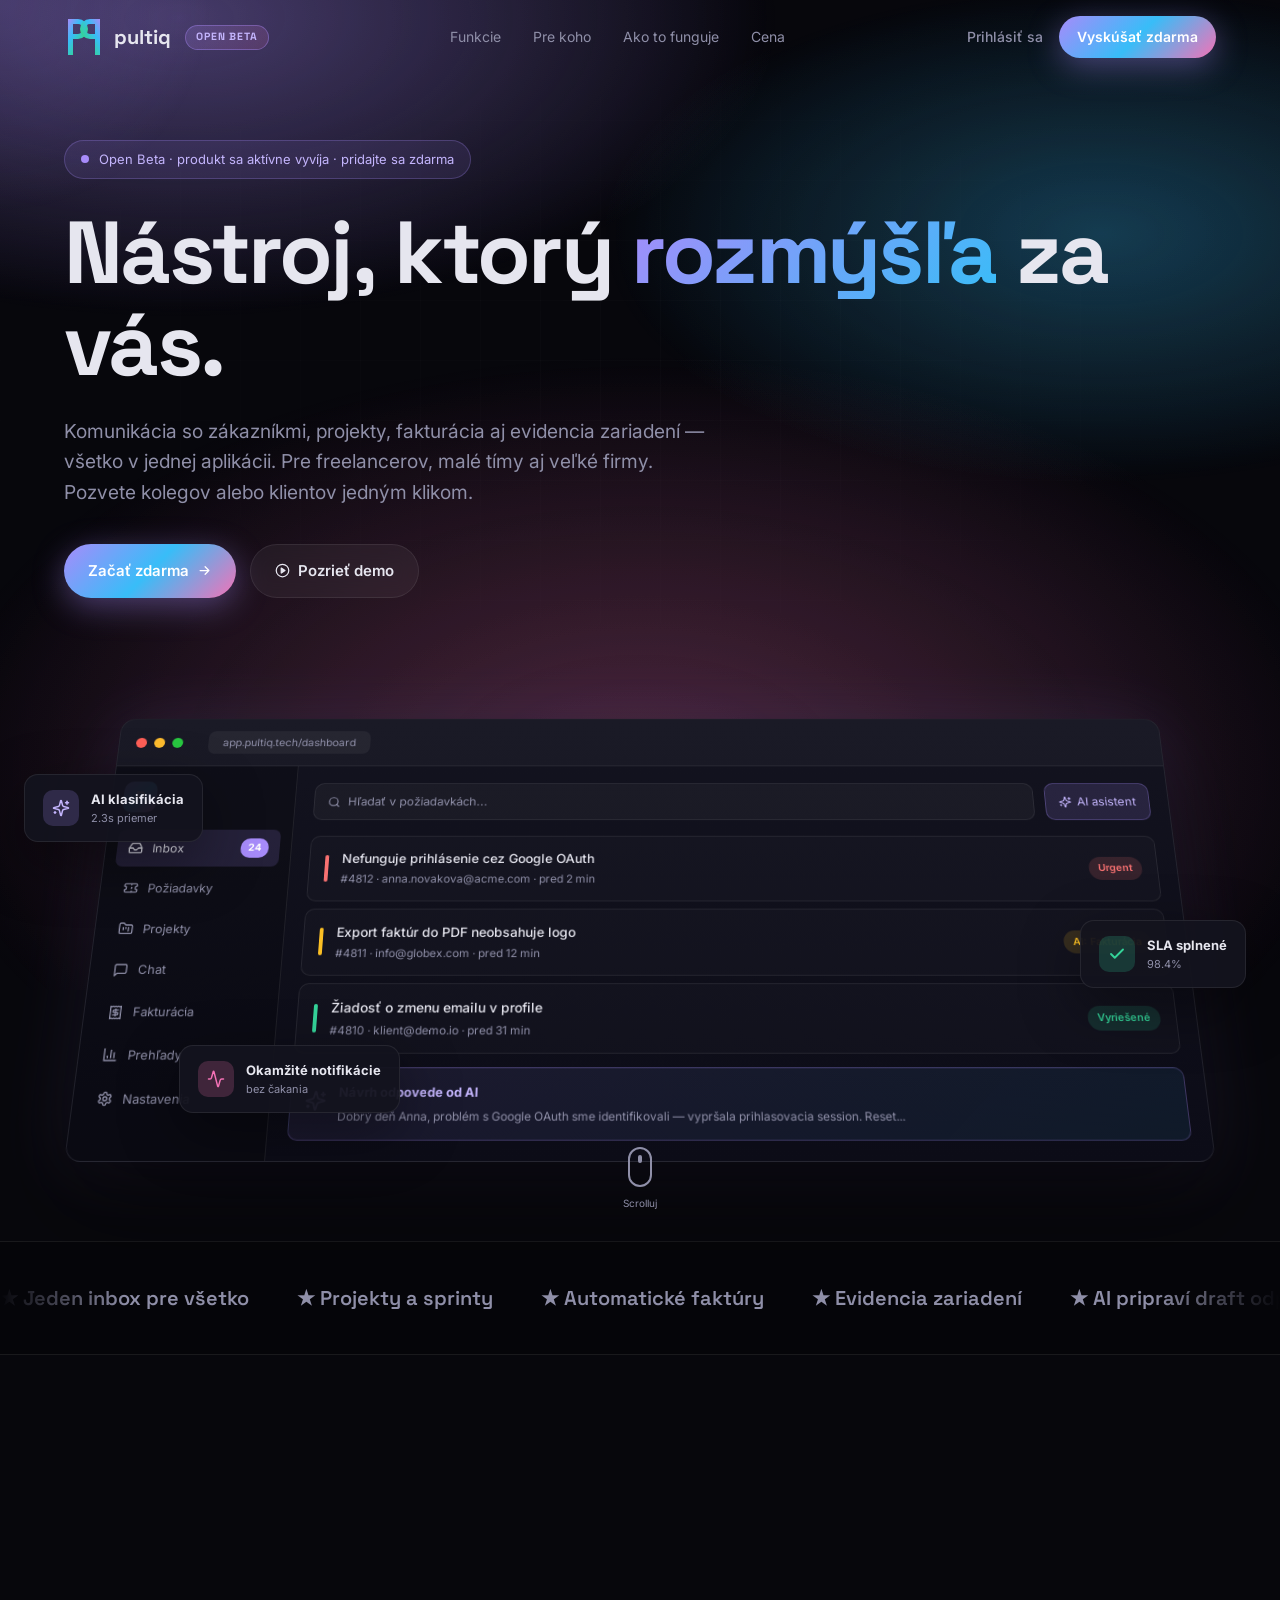
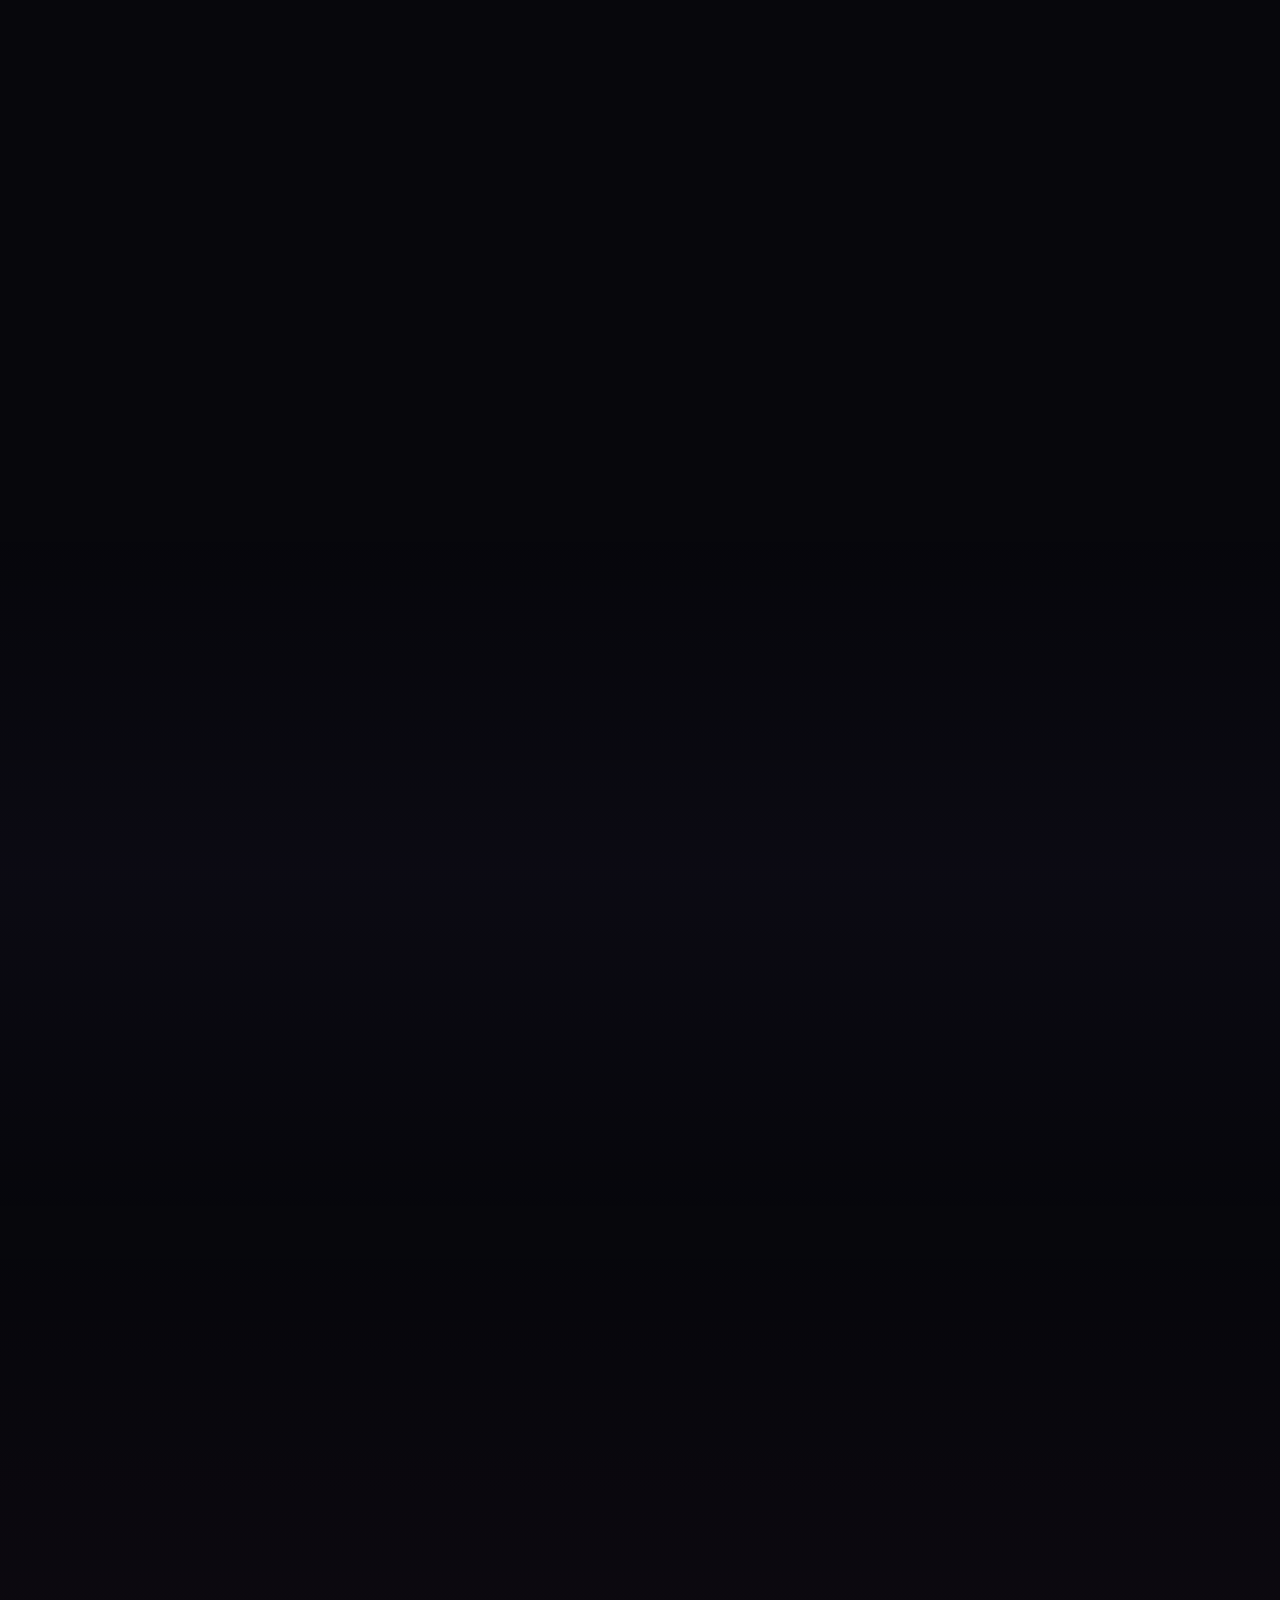
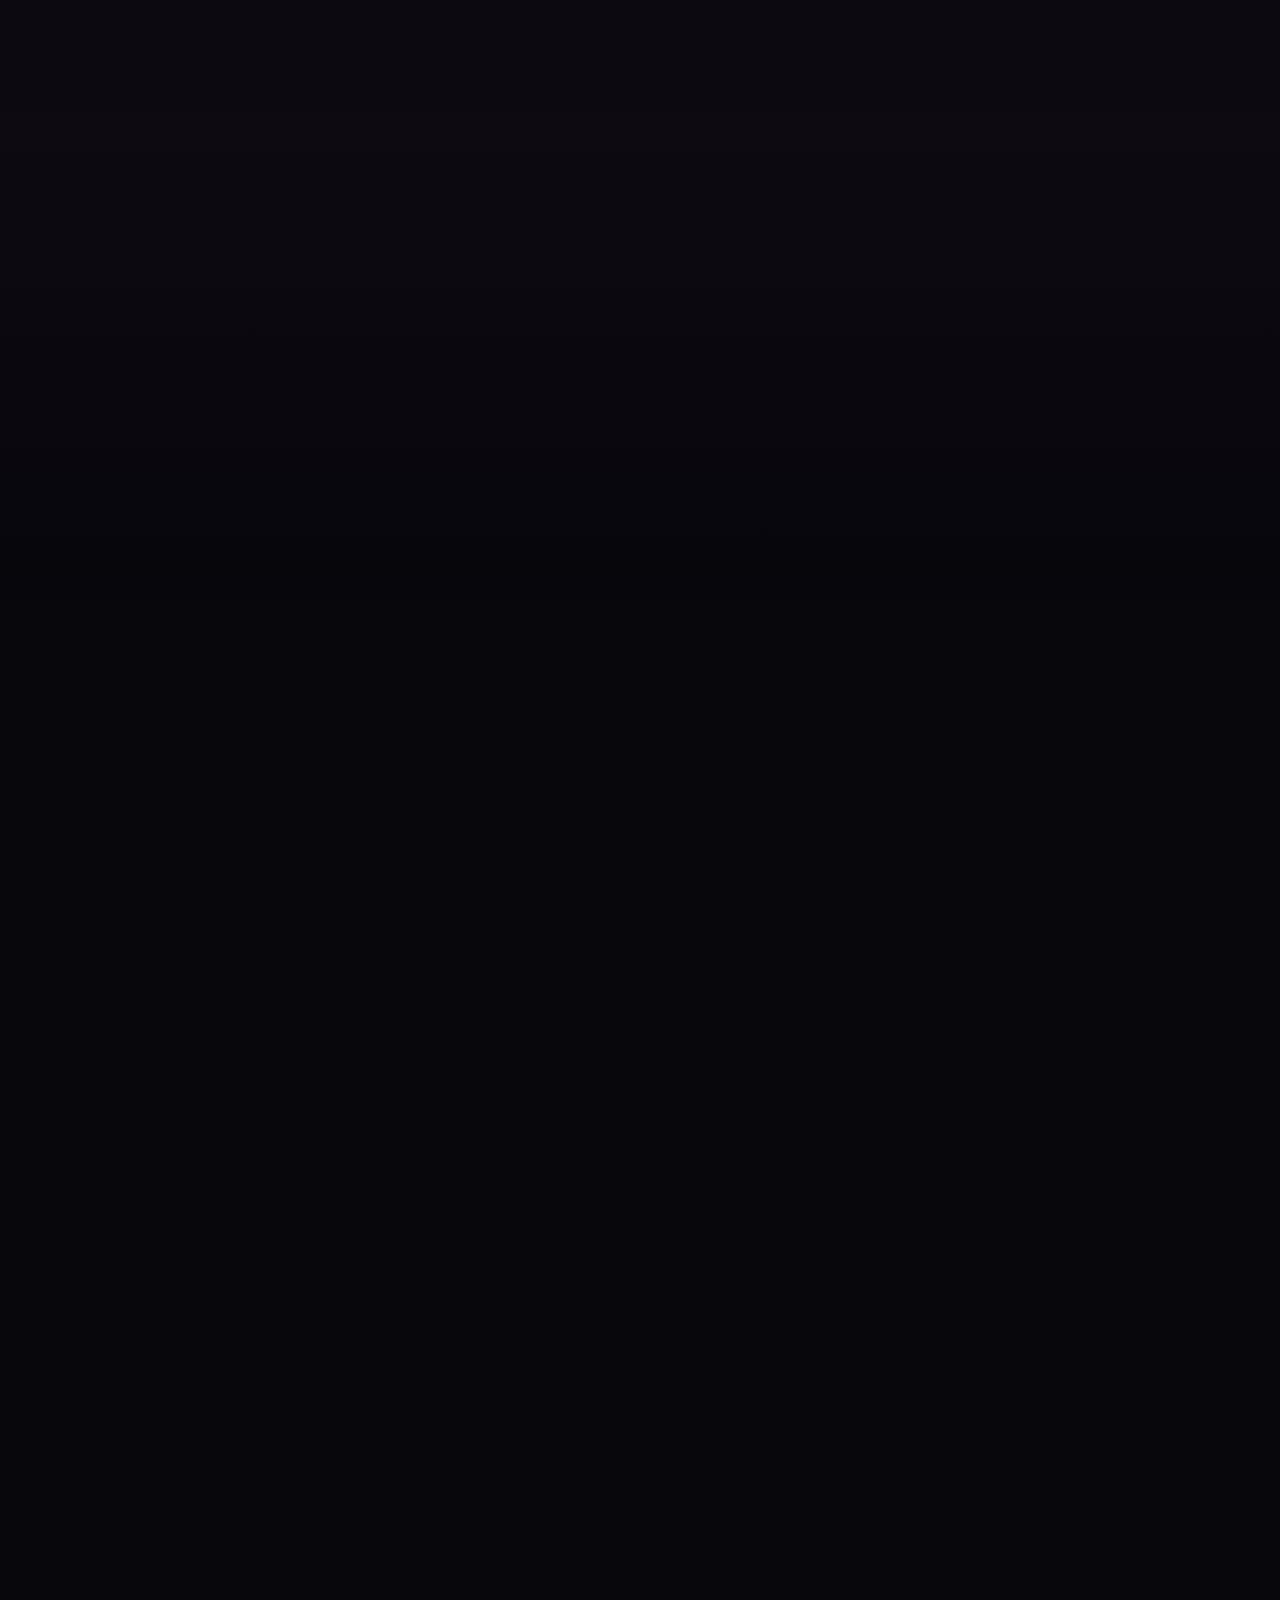
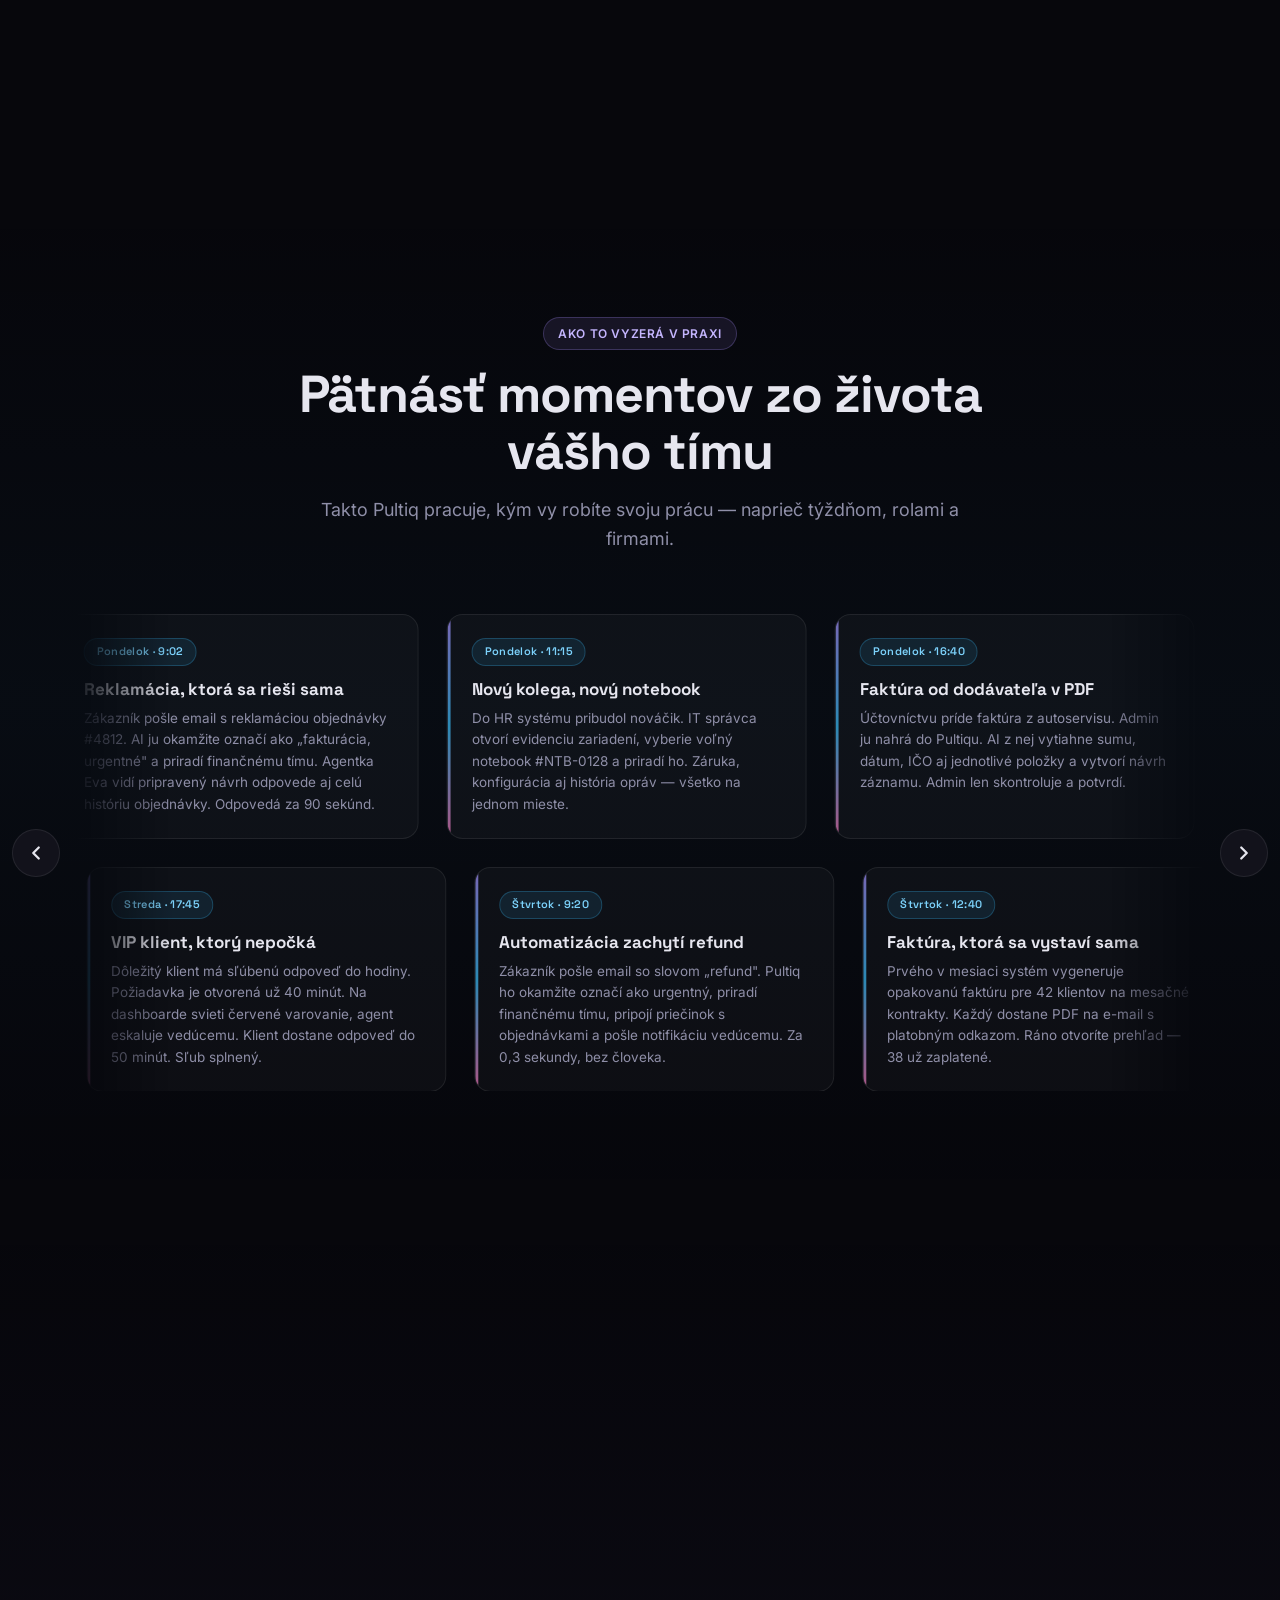
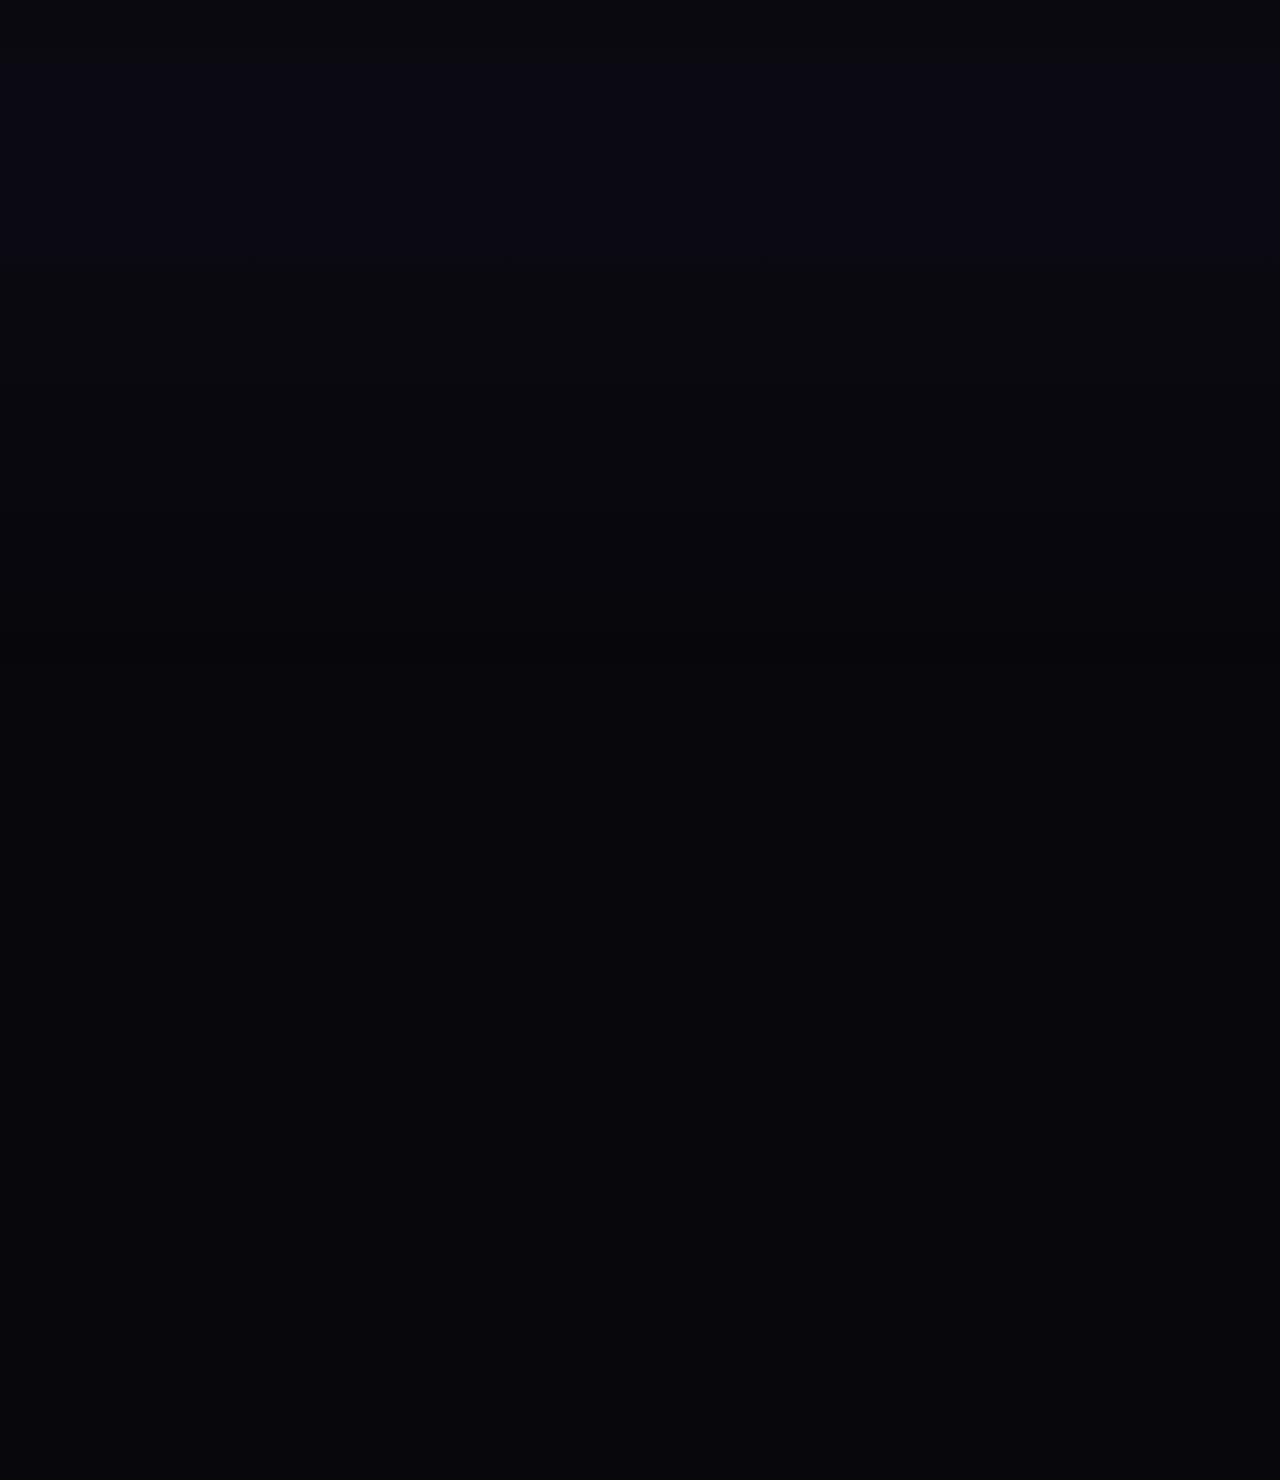
==== commit e3b15f38: "Add og-image.png, Plausible analytics, GSC/Bing placeholders, SETUP.md" ====
--- a/index.html
+++ b/index.html
@@ -16,7 +16,11 @@
 <meta property="og:url" content="https://www.pultiq.tech/" />
 <meta property="og:title" content="Pultiq — AI nástroj, ktorý nahradí 5 iných" />
 <meta property="og:description" content="Helpdesk s AI agentmi, projekty, fakturácia aj evidencia zariadení v jednej aplikácii. Pre freelancerov, e-shopy, SaaS aj firmy. Open beta zdarma." />
-<meta property="og:image" content="https://www.pultiq.tech/favicon.svg" />
+<meta property="og:image" content="https://www.pultiq.tech/og-image.png" />
+<meta property="og:image:width" content="1200" />
+<meta property="og:image:height" content="630" />
+<meta property="og:image:type" content="image/png" />
+<meta property="og:image:alt" content="Pultiq — AI nástroj, ktorý nahradí päť iných. Helpdesk, projekty, fakturácia, evidencia zariadení." />
 <meta property="og:locale" content="sk_SK" />
 <meta property="og:locale:alternate" content="cs_CZ" />
 <meta property="og:locale:alternate" content="en_US" />
@@ -26,11 +30,26 @@
 <meta name="twitter:card" content="summary_large_image" />
 <meta name="twitter:title" content="Pultiq — AI nástroj, ktorý nahradí 5 iných" />
 <meta name="twitter:description" content="Helpdesk s AI agentmi, projekty, fakturácia, evidencia zariadení. Open beta zdarma." />
-<meta name="twitter:image" content="https://www.pultiq.tech/favicon.svg" />
+<meta name="twitter:image" content="https://www.pultiq.tech/og-image.png" />
+<meta name="twitter:image:alt" content="Pultiq — AI nástroj, ktorý nahradí päť iných." />
 
 <!-- Theme / PWA-ish -->
 <meta name="theme-color" content="#07070c" />
 <meta name="color-scheme" content="dark" />
+
+<!-- Search engine verifications (vyplň po pridaní domény do Search Console / Bing Webmaster Tools) -->
+<!-- Google Search Console: https://search.google.com/search-console → Add property → vzor meta tagu skopíruj sem -->
+<meta name="google-site-verification" content="REPLACE_WITH_GOOGLE_VERIFICATION_TOKEN" />
+<!-- Bing Webmaster Tools: https://www.bing.com/webmasters → Add site -->
+<meta name="msvalidate.01" content="REPLACE_WITH_BING_VERIFICATION_TOKEN" />
+<!-- Yandex (voliteľné): <meta name="yandex-verification" content="..." /> -->
+
+<!-- Privacy-friendly analytics via Plausible (žiadne cookies, žiadny banner) -->
+<!-- Zaregistrujte sa na https://plausible.io, pridajte doménu pultiq.tech a script sa aktivuje -->
+<script defer data-domain="pultiq.tech" src="https://plausible.io/js/script.outbound-links.js"></script>
+<!-- Alternatíva: Umami (self-hosted). Odkomentujte a nahraďte data-website-id:
+<script defer src="https://analytics.pultiq.tech/script.js" data-website-id="REPLACE_WITH_UMAMI_SITE_ID"></script>
+-->
 
 <link rel="preconnect" href="https://fonts.googleapis.com">
 <link rel="preconnect" href="https://fonts.gstatic.com" crossorigin>
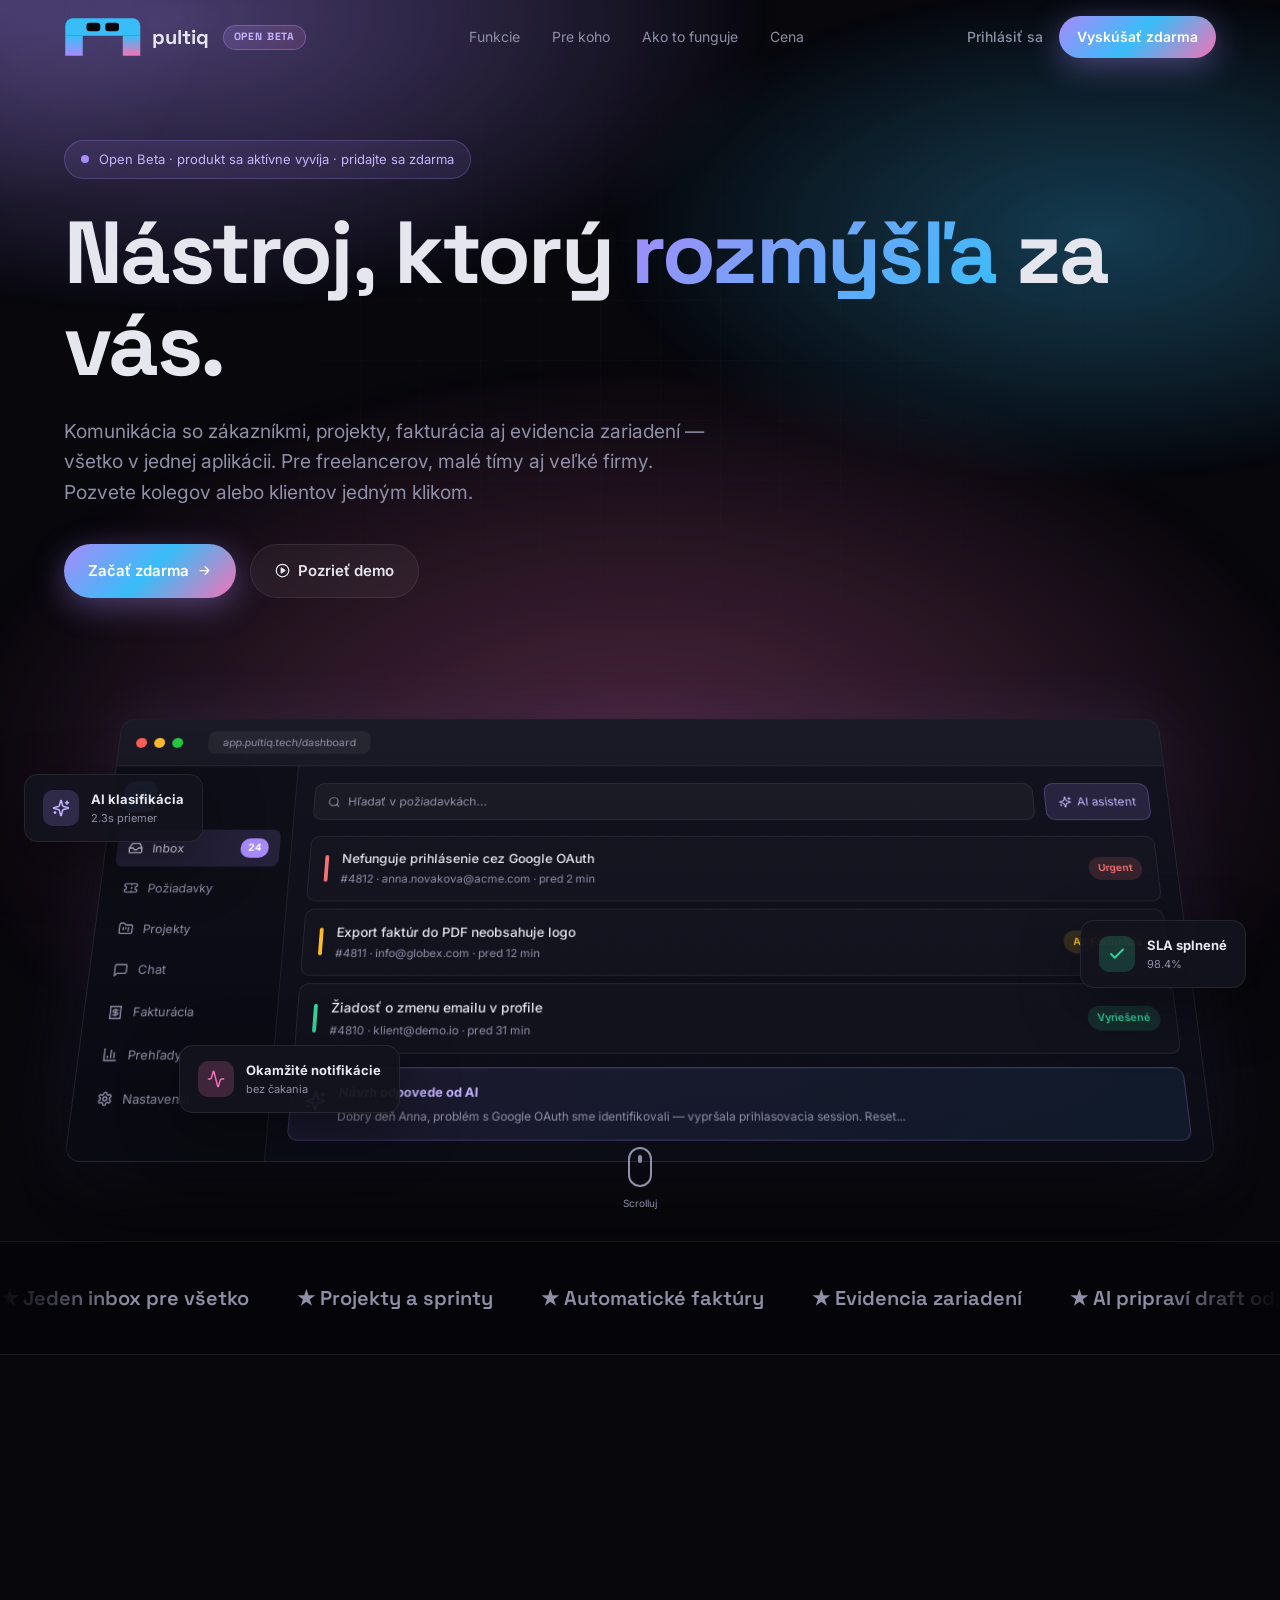
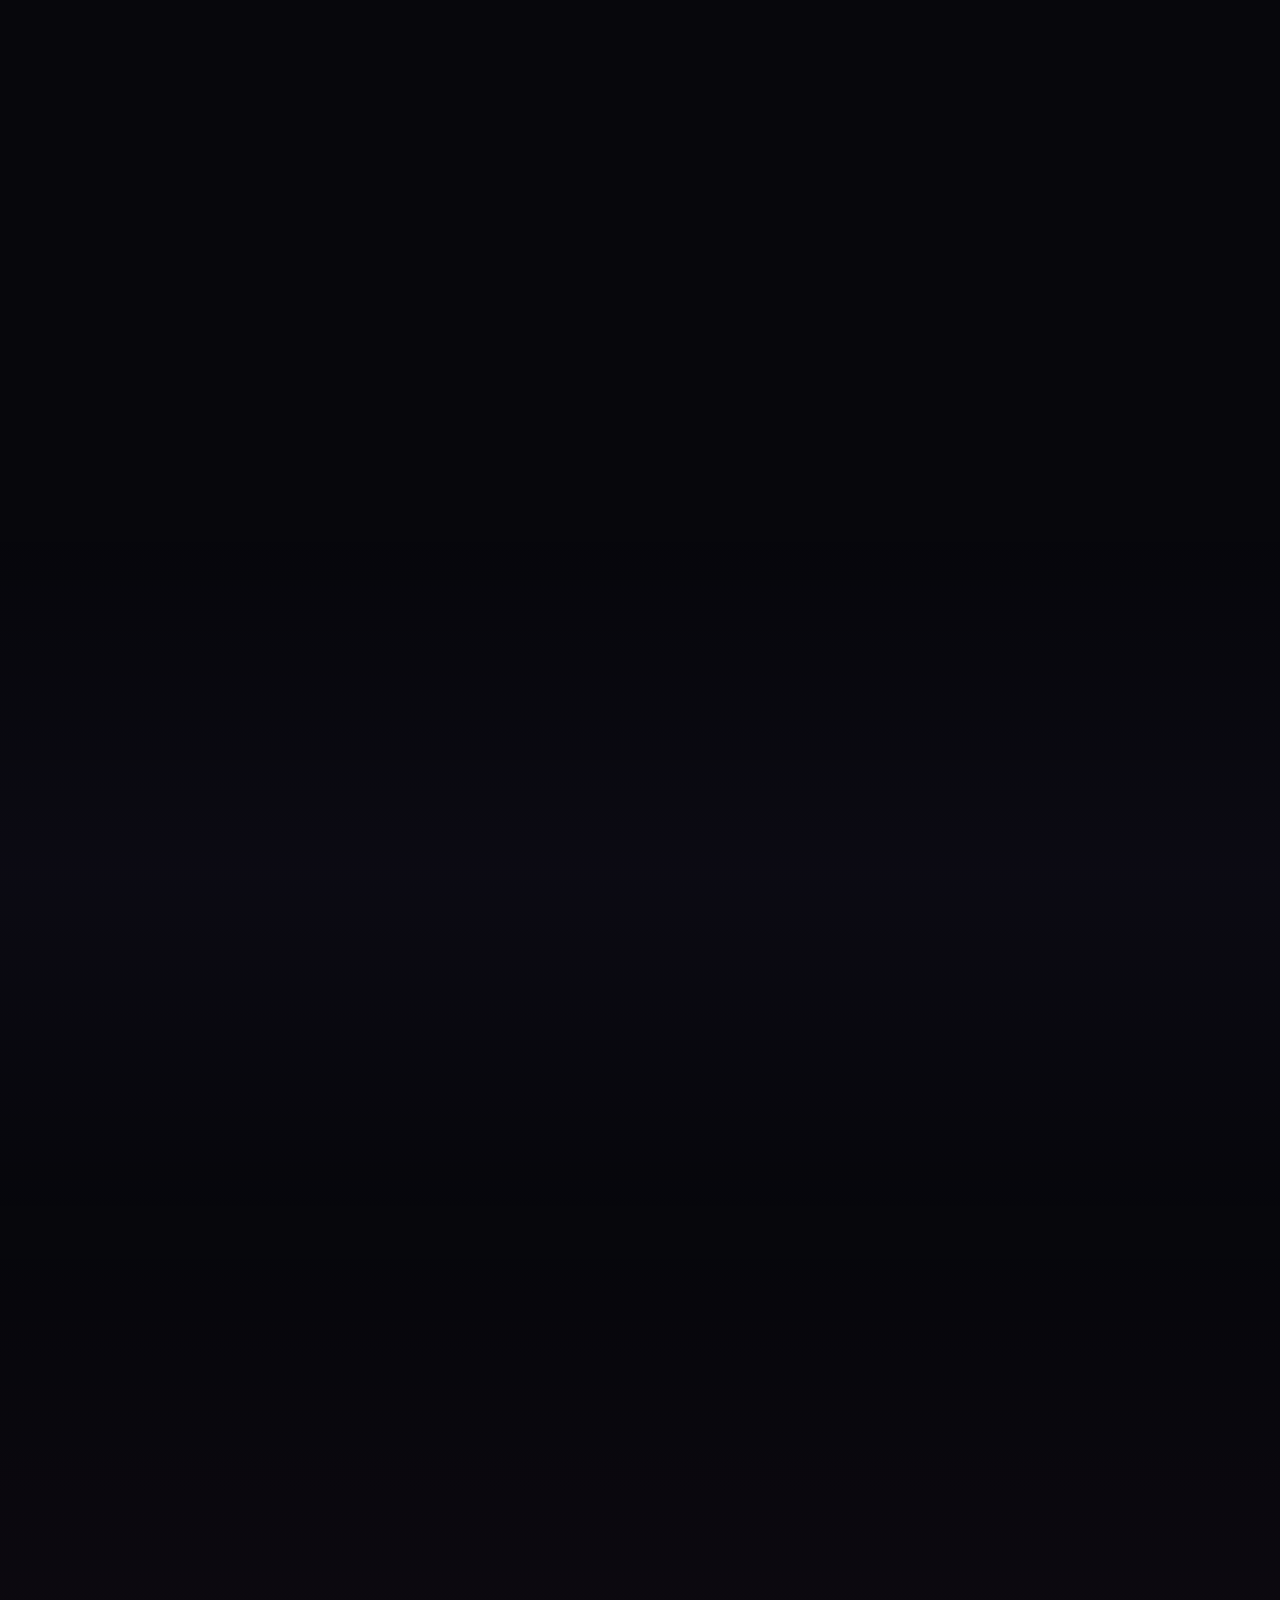
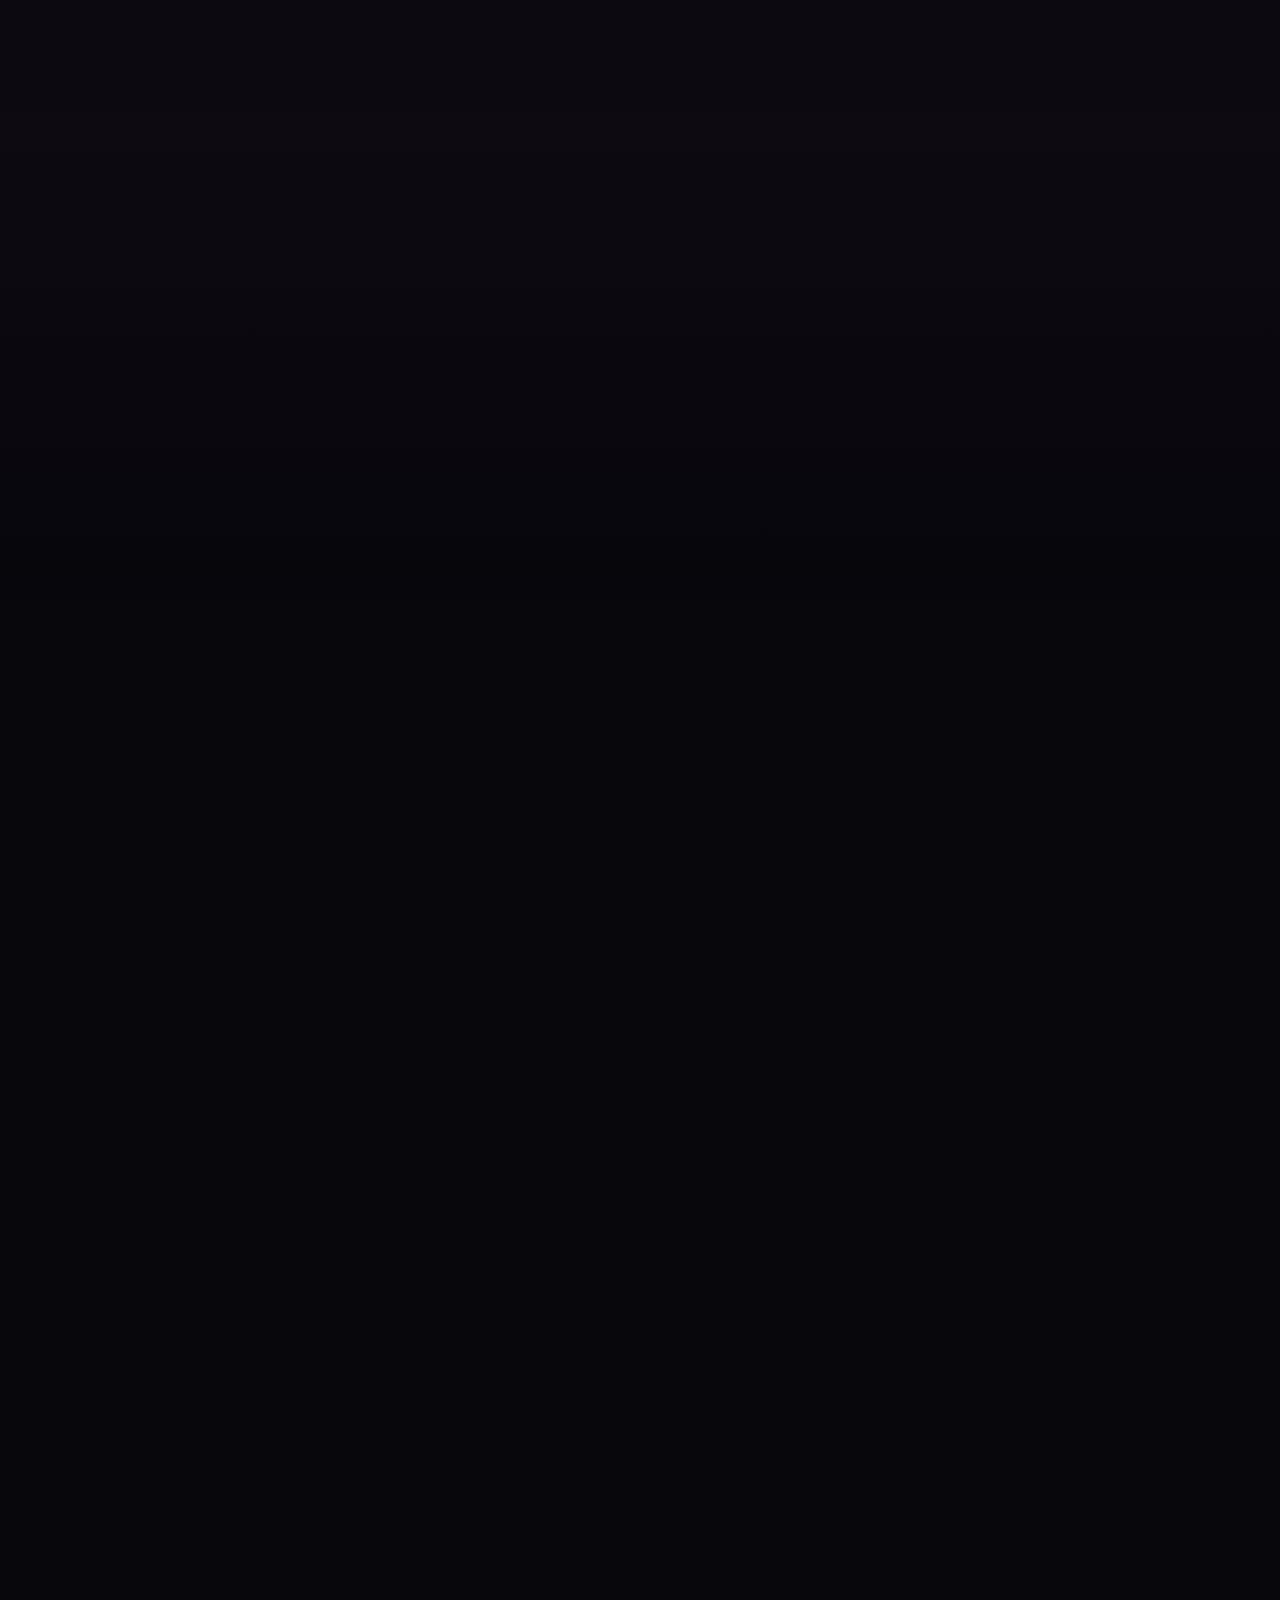
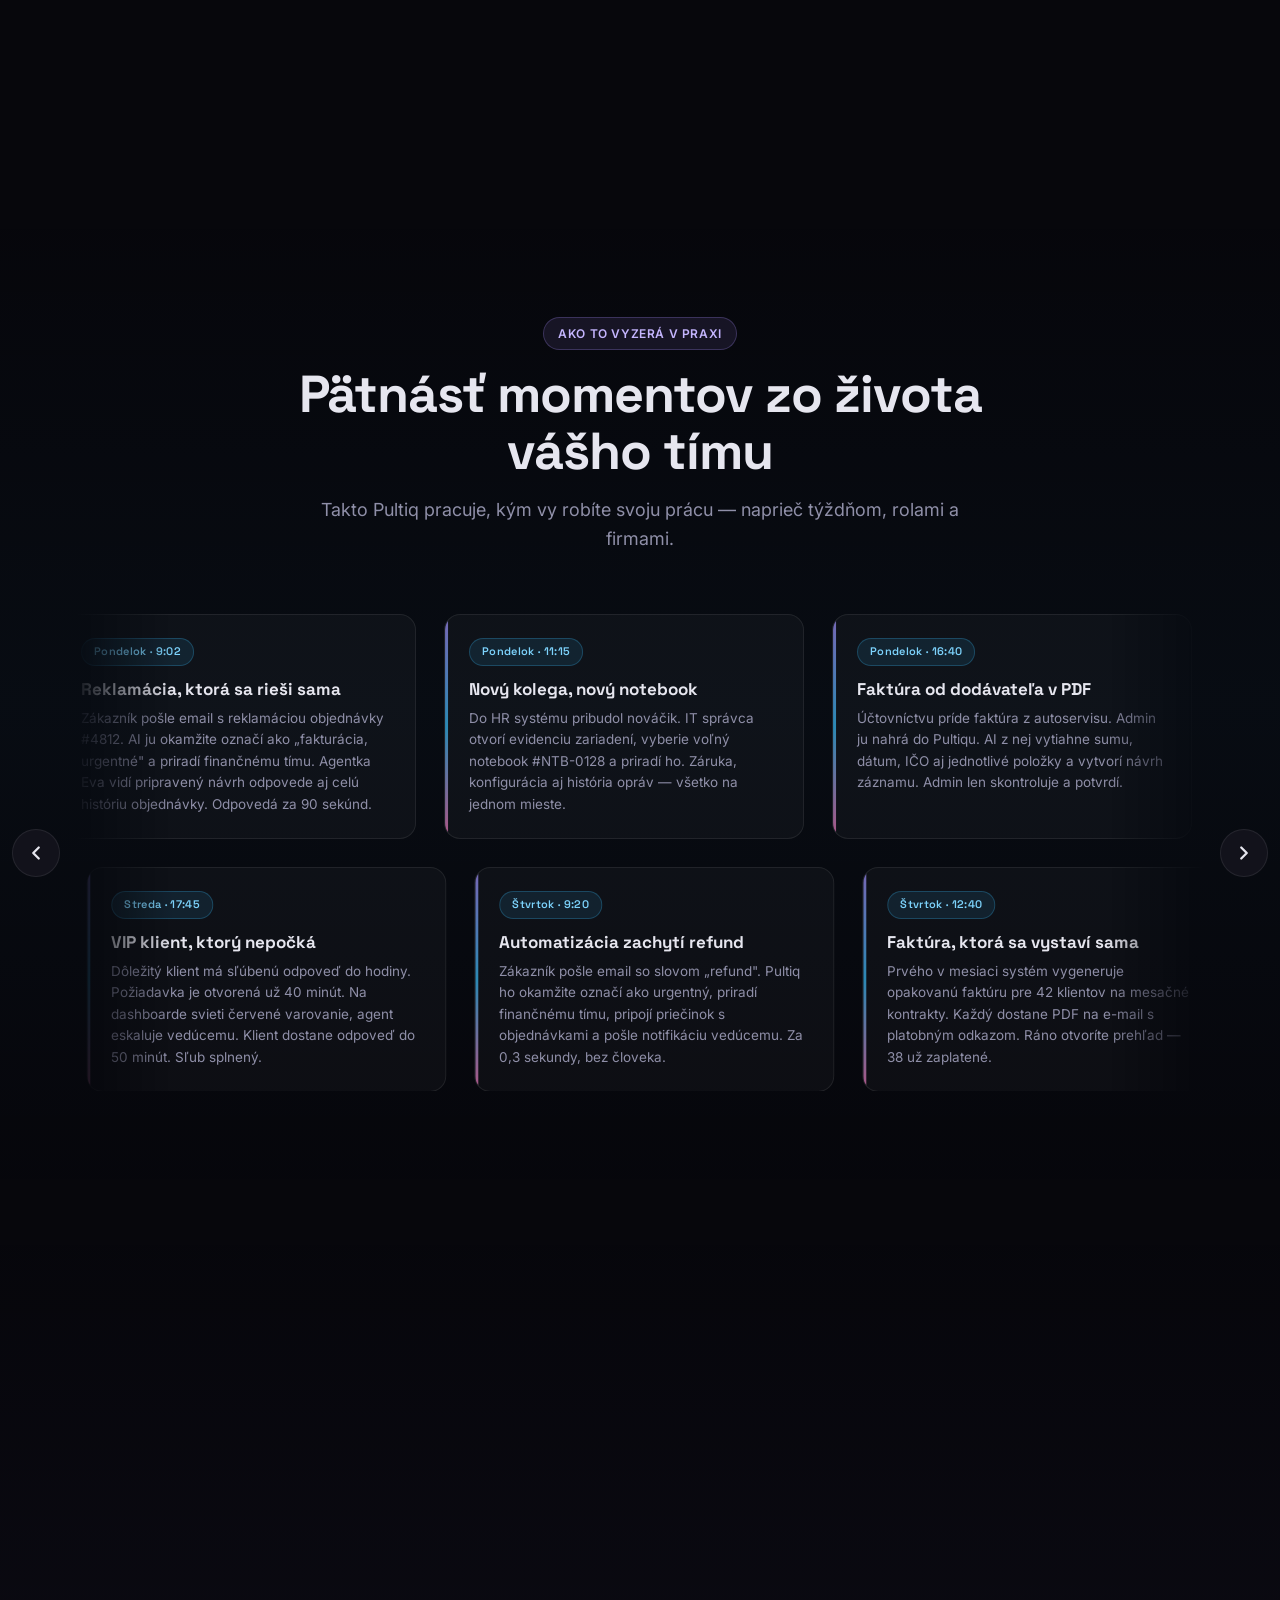
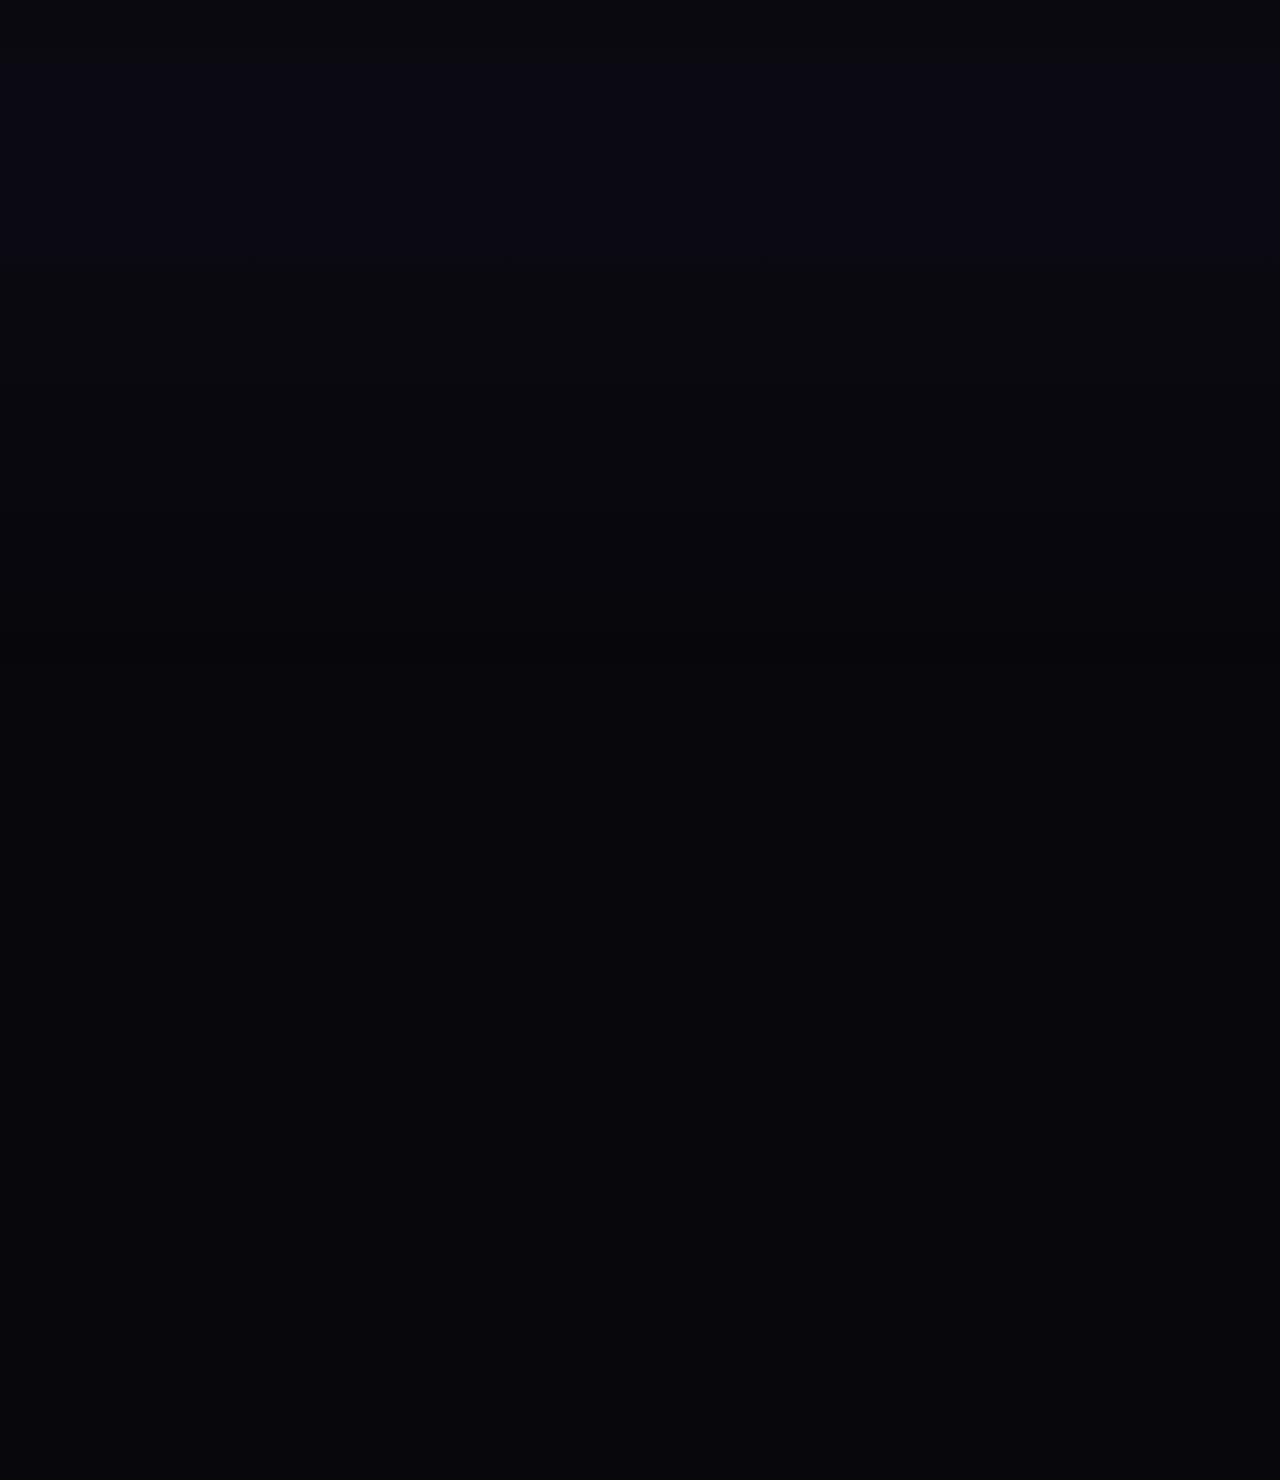
==== commit c266f18c: "Update logo to new tabletop+legs+eyes brand mark" ====
--- a/index.html
+++ b/index.html
@@ -230,10 +230,16 @@
   <div class="nav-inner">
     <a href="#" class="logo">
       <span class="logo-mark">
-        <svg viewBox="90 80 180 200" xmlns="http://www.w3.org/2000/svg">
-          <defs><linearGradient id="navG" x1="0%" y1="0%" x2="100%" y2="100%"><stop offset="0%" stop-color="#a78bfa"/><stop offset="33%" stop-color="#38bdf8"/><stop offset="66%" stop-color="#34d399"/><stop offset="100%" stop-color="#f472b6"/></linearGradient></defs>
-          <g transform="translate(30 30)" fill="url(#navG)" fill-rule="evenodd"><path d="M 70 60 L 120 60 A 50 50 0 0 1 120 160 L 95 160 L 95 240 L 70 240 Z M 95 85 L 120 85 A 25 25 0 0 1 120 135 L 95 135 Z"/></g>
-          <g transform="translate(330 30) scale(-1 1)" fill="url(#navG)" fill-rule="evenodd"><path d="M 70 60 L 120 60 A 50 50 0 0 1 120 160 L 95 160 L 95 240 L 70 240 Z M 95 85 L 120 85 A 25 25 0 0 1 120 135 L 95 135 Z"/></g>
+        <svg viewBox="25 45 310 160" xmlns="http://www.w3.org/2000/svg">
+          <defs>
+            <linearGradient id="navLL" x1="0%" y1="100%" x2="0%" y2="0%"><stop offset="0%" stop-color="#a78bfa"/><stop offset="100%" stop-color="#38bdf8"/></linearGradient>
+            <linearGradient id="navRL" x1="0%" y1="100%" x2="0%" y2="0%"><stop offset="0%" stop-color="#f472b6"/><stop offset="100%" stop-color="#38bdf8"/></linearGradient>
+          </defs>
+          <path d="M 30 120 L 30 80 A 30 30 0 0 1 60 50 L 300 50 A 30 30 0 0 1 330 80 L 330 120 Z" fill="#38bdf8"/>
+          <rect x="30" y="120" width="70" height="80" fill="url(#navLL)"/>
+          <rect x="260" y="120" width="70" height="80" fill="url(#navRL)"/>
+          <rect x="115" y="68" width="55" height="34" rx="12" fill="#07070c"/>
+          <rect x="190" y="68" width="55" height="34" rx="12" fill="#07070c"/>
         </svg>
       </span>
       <span>pultiq</span>
@@ -852,7 +858,7 @@
 <footer class="footer">
   <div class="container footer-inner">
     <div>
-      <div class="logo"><span class="logo-mark"><svg viewBox="90 80 180 200" xmlns="http://www.w3.org/2000/svg"><defs><linearGradient id="footG" x1="0%" y1="0%" x2="100%" y2="100%"><stop offset="0%" stop-color="#a78bfa"/><stop offset="33%" stop-color="#38bdf8"/><stop offset="66%" stop-color="#34d399"/><stop offset="100%" stop-color="#f472b6"/></linearGradient></defs><g transform="translate(30 30)" fill="url(#footG)" fill-rule="evenodd"><path d="M 70 60 L 120 60 A 50 50 0 0 1 120 160 L 95 160 L 95 240 L 70 240 Z M 95 85 L 120 85 A 25 25 0 0 1 120 135 L 95 135 Z"/></g><g transform="translate(330 30) scale(-1 1)" fill="url(#footG)" fill-rule="evenodd"><path d="M 70 60 L 120 60 A 50 50 0 0 1 120 160 L 95 160 L 95 240 L 70 240 Z M 95 85 L 120 85 A 25 25 0 0 1 120 135 L 95 135 Z"/></g></svg></span><span>pultiq</span></div>
+      <div class="logo"><span class="logo-mark"><svg viewBox="25 45 310 160" xmlns="http://www.w3.org/2000/svg"><defs><linearGradient id="ftLL" x1="0%" y1="100%" x2="0%" y2="0%"><stop offset="0%" stop-color="#a78bfa"/><stop offset="100%" stop-color="#38bdf8"/></linearGradient><linearGradient id="ftRL" x1="0%" y1="100%" x2="0%" y2="0%"><stop offset="0%" stop-color="#f472b6"/><stop offset="100%" stop-color="#38bdf8"/></linearGradient></defs><path d="M 30 120 L 30 80 A 30 30 0 0 1 60 50 L 300 50 A 30 30 0 0 1 330 80 L 330 120 Z" fill="#38bdf8"/><rect x="30" y="120" width="70" height="80" fill="url(#ftLL)"/><rect x="260" y="120" width="70" height="80" fill="url(#ftRL)"/><rect x="115" y="68" width="55" height="34" rx="12" fill="#07070c"/><rect x="190" y="68" width="55" height="34" rx="12" fill="#07070c"/></svg></span><span>pultiq</span></div>
       <p class="muted">Zdvihnite produktivitu svojho tímu. Jeden nástroj namiesto piatich.</p>
     </div>
     <div>
--- a/style.css
+++ b/style.css
@@ -230,8 +230,8 @@
   color:#c4b5fd;
   margin-left:4px;
 }
-.logo-mark{width:40px;height:40px;display:grid;place-items:center}
-.logo-mark svg{width:100%;height:100%;display:block}
+.logo-mark{height:40px;display:flex;align-items:center}
+.logo-mark svg{height:100%;width:auto;display:block}
 .nav-links{display:flex;gap:32px}
 .nav-links a{font-size:14px;color:var(--muted);transition:color .2s;position:relative}
 .nav-links a:hover{color:var(--text)}
